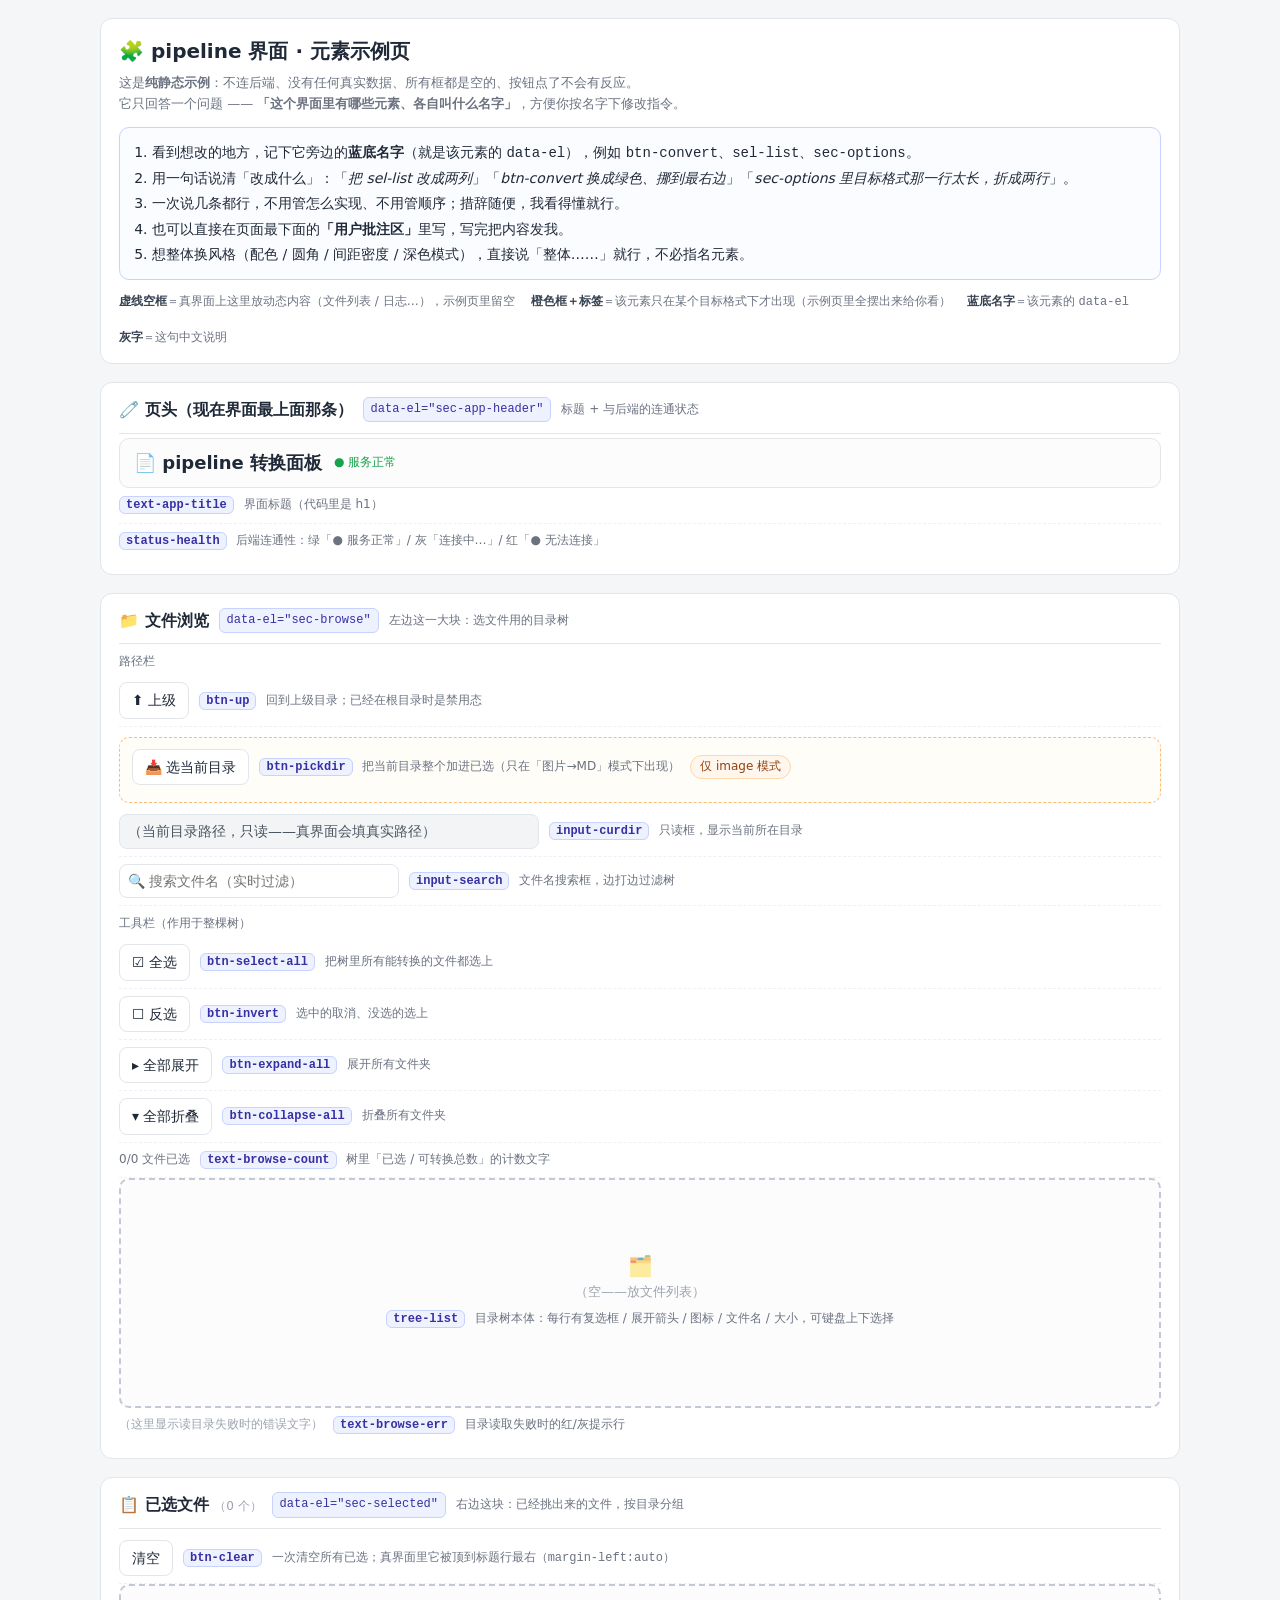
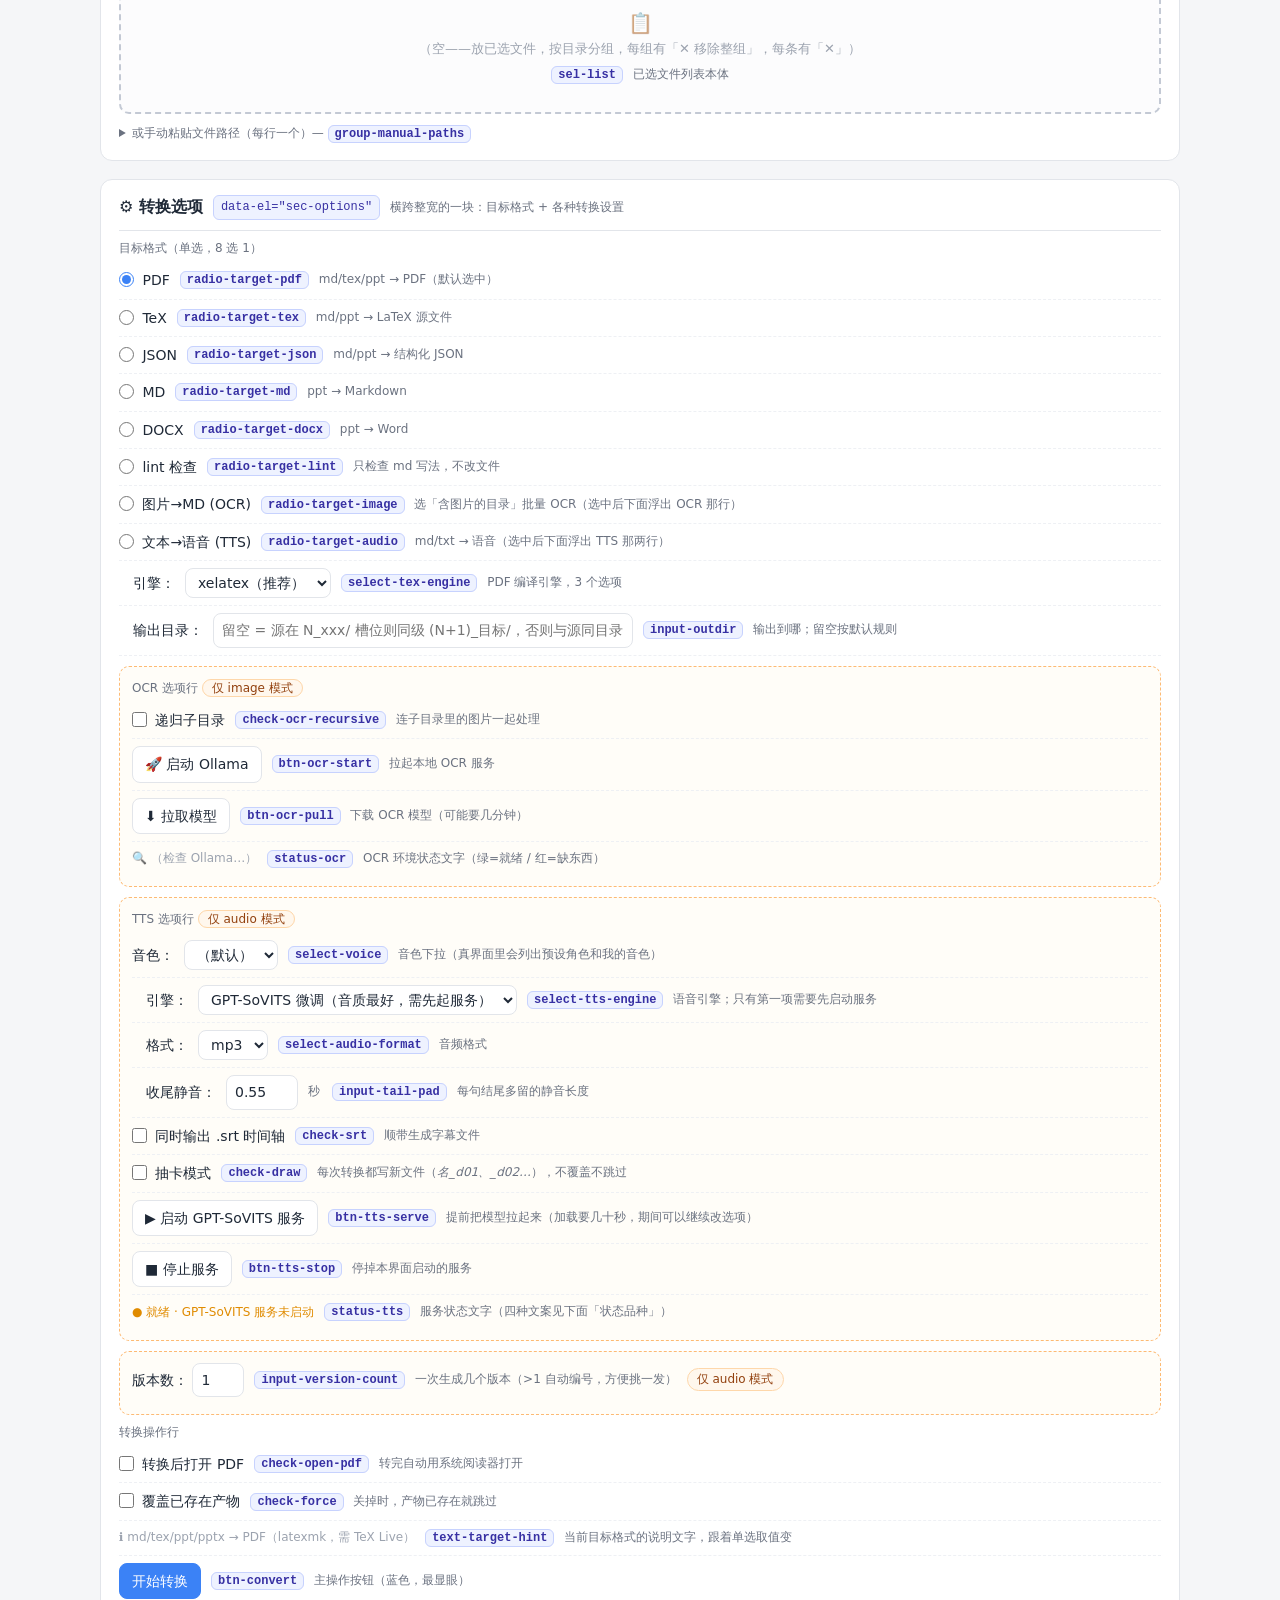
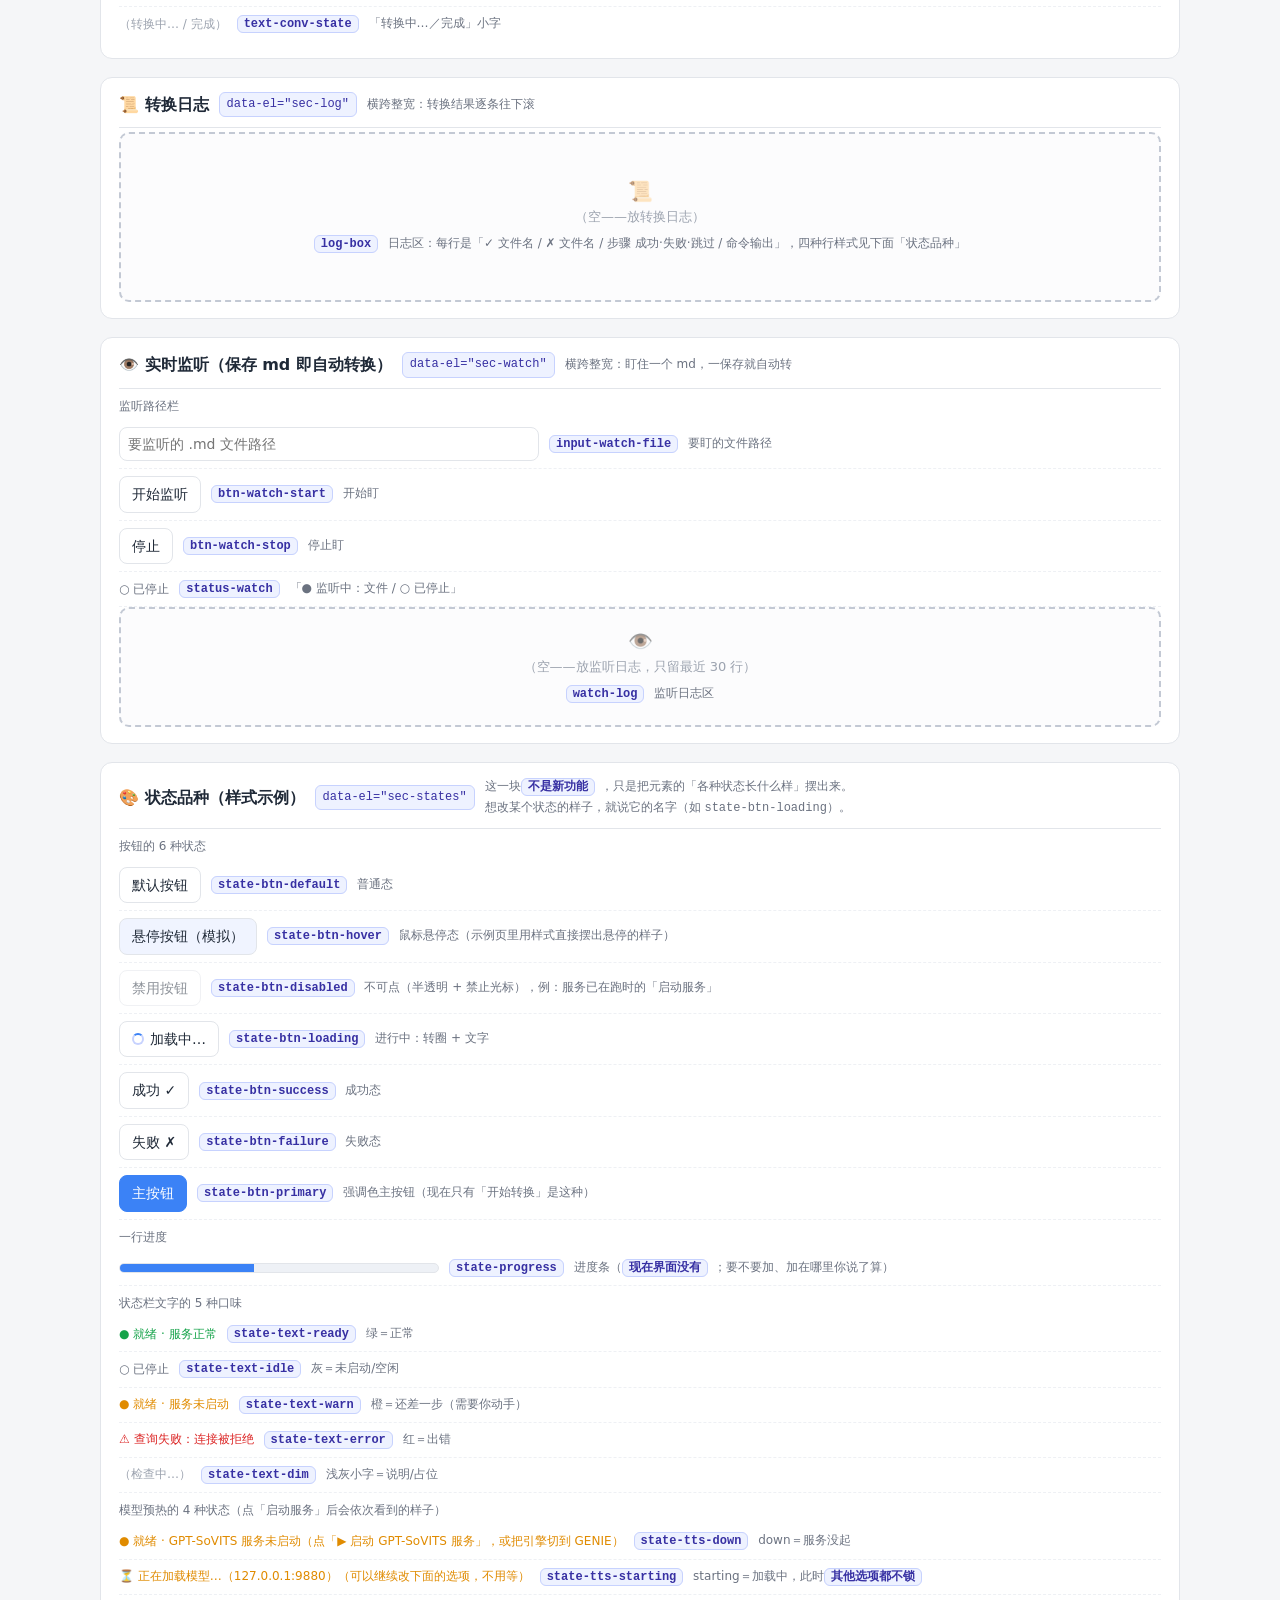
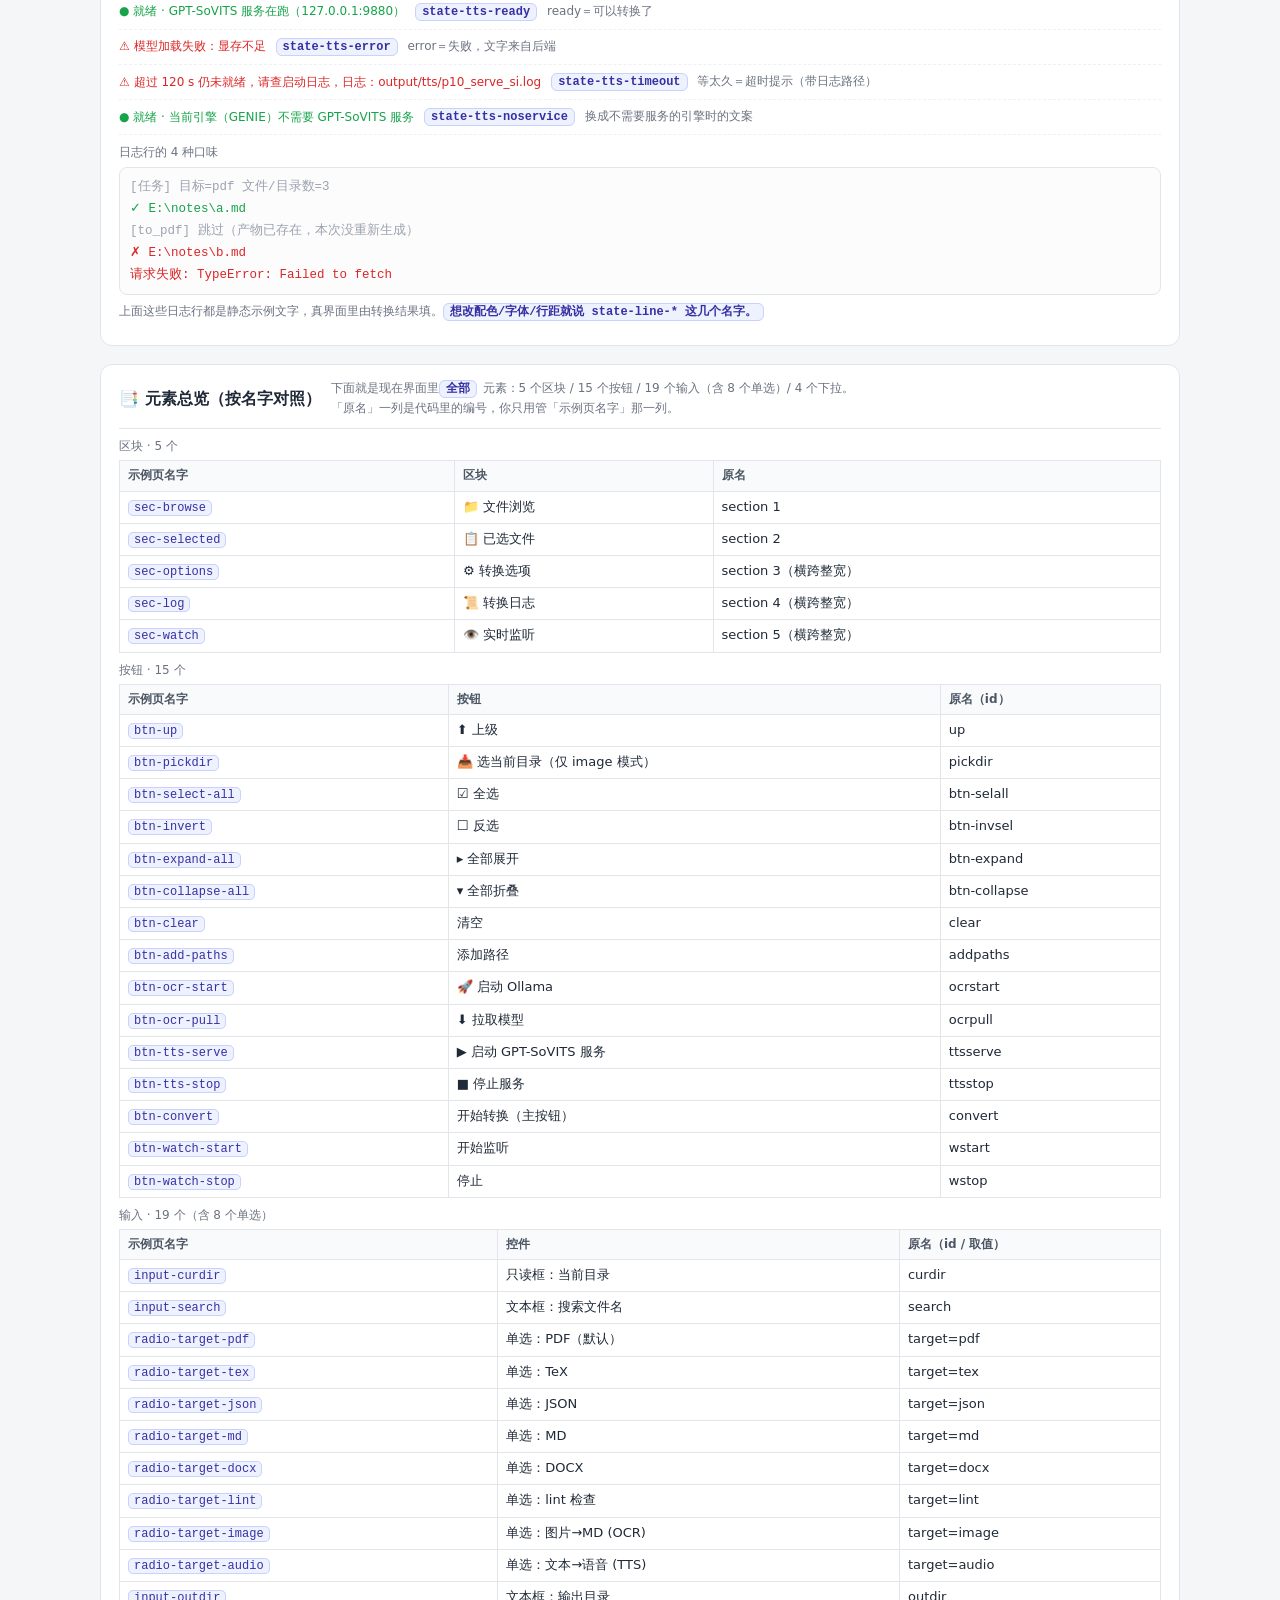
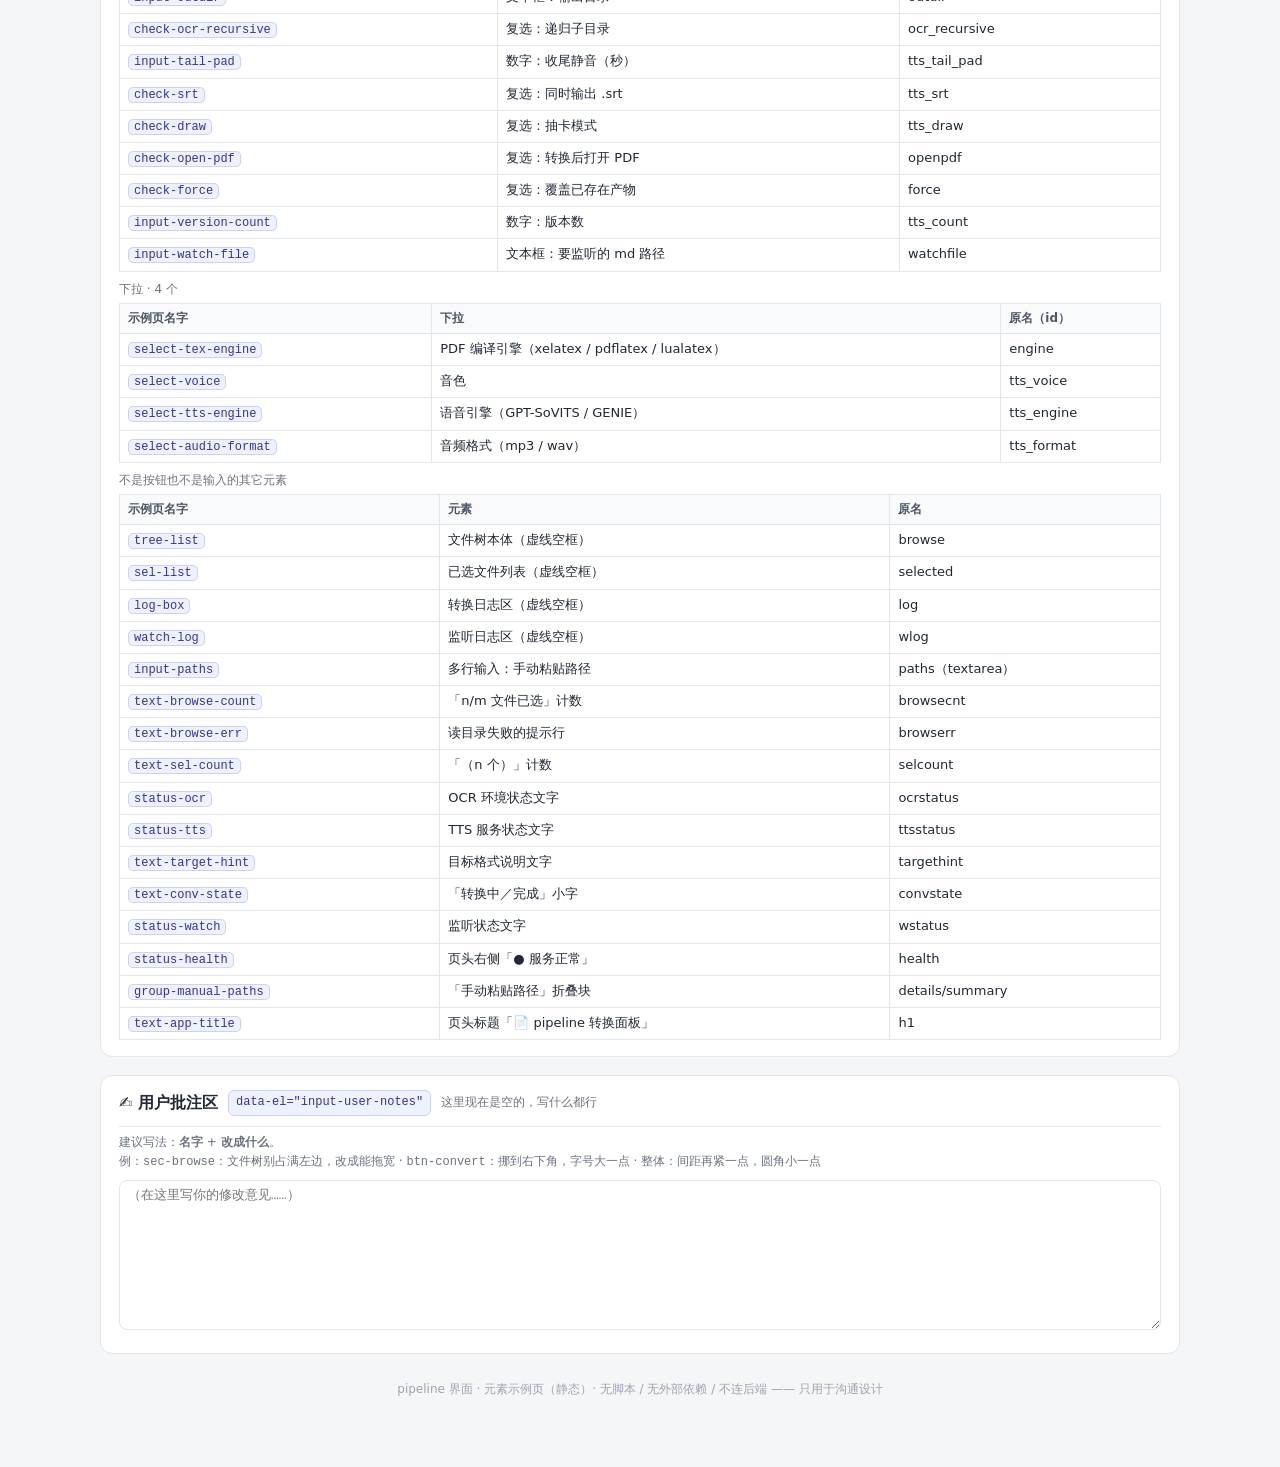
==== docs/mockup.html @ b36e90c8 "docs(mockup): 纯静态元素示例页（5 区块/15 按钮/19 输入/4 下拉 + 状态品种，零脚本零依赖）" ====
<!DOCTYPE html>
<html lang="zh">
<head>
<meta charset="utf-8">
<meta name="viewport" content="width=device-width, initial-scale=1">
<title>pipeline 界面 · 元素示例页（静态 · 无功能）</title>
<!-- 纯静态：零脚本、零 CDN、零网络请求，双击本文件即可在浏览器打开 -->
<link rel="stylesheet" href="./mockup.css">
</head>
<body>
<div class="mk-page">

  <!-- ═══════════ 页头：怎么给我下指令 ═══════════ -->
  <header class="mk-top" data-el="sec-howto" data-section="howto" data-demo-section="howto">
    <h1>🧩 pipeline 界面 · 元素示例页</h1>
    <p class="mk-sub">
      这是<b>纯静态示例</b>：不连后端、没有任何真实数据、所有框都是空的、按钮点了不会有反应。<br>
      它只回答一个问题 —— <b>「这个界面里有哪些元素、各自叫什么名字」</b>，方便你按名字下修改指令。
    </p>
    <ol class="mk-howto">
      <li>看到想改的地方，记下它旁边的<b>蓝底名字</b>（就是该元素的 <code>data-el</code>），例如 <code>btn-convert</code>、<code>sel-list</code>、<code>sec-options</code>。</li>
      <li>用一句话说清「改成什么」：「<i>把 sel-list 改成两列</i>」「<i>btn-convert 换成绿色、挪到最右边</i>」「<i>sec-options 里目标格式那一行太长，折成两行</i>」。</li>
      <li>一次说几条都行，不用管怎么实现、不用管顺序；措辞随便，我看得懂就行。</li>
      <li>也可以直接在页面最下面的<b>「用户批注区」</b>里写，写完把内容发我。</li>
      <li>想整体换风格（配色 / 圆角 / 间距密度 / 深色模式），直接说「整体……」就行，不必指名元素。</li>
    </ol>
    <div class="mk-legend">
      <span><b>虚线空框</b>＝真界面上这里放动态内容（文件列表 / 日志…），示例页里留空</span>
      <span><b>橙色框＋标签</b>＝该元素只在某个目标格式下才出现（示例页里全摆出来给你看）</span>
      <span><b>蓝底名字</b>＝该元素的 <code>data-el</code></span>
      <span><b>灰字</b>＝这句中文说明</span>
    </div>
  </header>

  <!-- ═══════════ 0 页头（生产界面顶部那条） ═══════════ -->
  <section class="mk-card" data-el="sec-app-header" data-section="app-header" data-demo-section="app-header">
    <div class="mk-cardhead">
      <h2>🧷 页头（现在界面最上面那条）</h2>
      <span class="mk-tag">data-el="sec-app-header"</span>
      <span class="mk-anno">标题 + 与后端的连通状态</span>
    </div>
    <div class="mk-prodhead">
      <span class="mk-prodtitle" data-el="text-app-title" data-prod="title">📄 pipeline 转换面板</span>
      <span class="status st-ready" data-el="status-health" data-prod="health">● 服务正常</span>
    </div>
    <div class="mk-row">
      <span class="mk-anno"><b>text-app-title</b> 界面标题（代码里是 h1）</span>
    </div>
    <div class="mk-row">
      <span class="mk-anno"><b>status-health</b> 后端连通性：绿「● 服务正常」/ 灰「连接中…」/ 红「● 无法连接」</span>
    </div>
  </section>

  <!-- ═══════════ 1 / 5 文件浏览 ═══════════ -->
  <section class="mk-card" data-el="sec-browse" data-section="browse" data-prod-section="browse">
    <div class="mk-cardhead">
      <h2>📁 文件浏览</h2>
      <span class="mk-tag">data-el="sec-browse"</span>
      <span class="mk-anno">左边这一大块：选文件用的目录树</span>
    </div>
    <p class="mk-cardsub">路径栏</p>
    <div class="mk-row">
      <button data-el="btn-up" data-prod="up">⬆ 上级</button>
      <span class="mk-anno"><b>btn-up</b> 回到上级目录；已经在根目录时是禁用态</span>
    </div>
    <div class="mk-condbox">
      <div class="mk-row">
        <button data-el="btn-pickdir" data-prod="pickdir">📥 选当前目录</button>
        <span class="mk-anno"><b>btn-pickdir</b> 把当前目录整个加进已选（只在「图片→MD」模式下出现）</span>
        <span class="mk-cond">仅 image 模式</span>
      </div>
    </div>
    <div class="mk-row">
      <input type="text" id="mk-curdir" data-el="input-curdir" data-prod="curdir" readonly value="（当前目录路径，只读——真界面会填真实路径）" style="width:420px">
      <span class="mk-anno"><b>input-curdir</b> 只读框，显示当前所在目录</span>
    </div>
    <div class="mk-row">
      <input type="text" id="mk-search" data-el="input-search" data-prod="search" placeholder="🔍 搜索文件名（实时过滤）" style="width:280px">
      <span class="mk-anno"><b>input-search</b> 文件名搜索框，边打边过滤树</span>
    </div>
    <p class="mk-cardsub">工具栏（作用于整棵树）</p>
    <div class="mk-row">
      <button data-el="btn-select-all" data-prod="btn-selall">☑ 全选</button>
      <span class="mk-anno"><b>btn-select-all</b> 把树里所有能转换的文件都选上</span>
    </div>
    <div class="mk-row">
      <button data-el="btn-invert" data-prod="btn-invsel">☐ 反选</button>
      <span class="mk-anno"><b>btn-invert</b> 选中的取消、没选的选上</span>
    </div>
    <div class="mk-row">
      <button data-el="btn-expand-all" data-prod="btn-expand">▸ 全部展开</button>
      <span class="mk-anno"><b>btn-expand-all</b> 展开所有文件夹</span>
    </div>
    <div class="mk-row">
      <button data-el="btn-collapse-all" data-prod="btn-collapse">▾ 全部折叠</button>
      <span class="mk-anno"><b>btn-collapse-all</b> 折叠所有文件夹</span>
    </div>
    <div class="mk-row">
      <span class="status st-idle" data-el="text-browse-count" data-prod="browsecnt">0/0 文件已选</span>
      <span class="mk-anno"><b>text-browse-count</b> 树里「已选 / 可转换总数」的计数文字</span>
    </div>
    <div class="mk-ph mk-ph-tree" data-el="tree-list" data-prod="browse">
      <span class="mk-ph-ico">🗂️</span>
      <span>（空——放文件列表）</span>
      <span class="mk-anno"><b>tree-list</b> 目录树本体：每行有复选框 / 展开箭头 / 图标 / 文件名 / 大小，可键盘上下选择</span>
    </div>
    <div class="mk-row">
      <span class="status st-dim" data-el="text-browse-err" data-prod="browserr">（这里显示读目录失败时的错误文字）</span>
      <span class="mk-anno"><b>text-browse-err</b> 目录读取失败时的红/灰提示行</span>
    </div>
  </section>

  <!-- ═══════════ 2 / 5 已选文件 ═══════════ -->
  <section class="mk-card" data-el="sec-selected" data-section="selected" data-prod-section="selected">
    <div class="mk-cardhead">
      <h2>📋 已选文件 <span class="dim" data-el="text-sel-count" data-prod="selcount">（0 个）</span></h2>
      <span class="mk-tag">data-el="sec-selected"</span>
      <span class="mk-anno">右边这块：已经挑出来的文件，按目录分组</span>
    </div>
    <div class="mk-row">
      <button data-el="btn-clear" data-prod="clear">清空</button>
      <span class="mk-anno"><b>btn-clear</b> 一次清空所有已选；真界面里它被顶到标题行最右（<code>margin-left:auto</code>）</span>
    </div>
    <div class="mk-ph mk-ph-sel" data-el="sel-list" data-prod="selected">
      <span class="mk-ph-ico">📋</span>
      <span>（空——放已选文件，按目录分组，每组有「✕ 移除整组」，每条有「✕」）</span>
      <span class="mk-anno"><b>sel-list</b> 已选文件列表本体</span>
    </div>
    <details style="margin-top:10px">
      <summary class="mk-anno" style="cursor:pointer">或手动粘贴文件路径（每行一个）— <b>group-manual-paths</b></summary>
      <div class="mk-row" style="display:block">
        <textarea id="mk-paths" data-el="input-paths" data-prod="paths" placeholder="E:\notes\note.md（示例页里随便写，不会生效）"></textarea>
        <span class="mk-anno"><b>input-paths</b> 手动粘贴路径的多行输入框（默认折叠在这个三角里）</span>
      </div>
      <div class="mk-row">
        <button data-el="btn-add-paths" data-prod="addpaths">添加路径</button>
        <span class="mk-anno"><b>btn-add-paths</b> 把上面粘贴的路径加进已选</span>
      </div>
    </details>
  </section>

  <!-- ═══════════ 3 / 5 转换选项 ═══════════ -->
  <section class="mk-card" data-el="sec-options" data-section="options" data-prod-section="options">
    <div class="mk-cardhead">
      <h2>⚙️ 转换选项</h2>
      <span class="mk-tag">data-el="sec-options"</span>
      <span class="mk-anno">横跨整宽的一块：目标格式 + 各种转换设置</span>
    </div>

    <p class="mk-cardsub">目标格式（单选，8 选 1）</p>
    <div class="mk-row">
      <label><input type="radio" name="mk-target" data-el="radio-target-pdf" data-prod="target=pdf" checked> PDF</label>
      <span class="mk-anno"><b>radio-target-pdf</b> md/tex/ppt → PDF（默认选中）</span>
    </div>
    <div class="mk-row">
      <label><input type="radio" name="mk-target" data-el="radio-target-tex" data-prod="target=tex"> TeX</label>
      <span class="mk-anno"><b>radio-target-tex</b> md/ppt → LaTeX 源文件</span>
    </div>
    <div class="mk-row">
      <label><input type="radio" name="mk-target" data-el="radio-target-json" data-prod="target=json"> JSON</label>
      <span class="mk-anno"><b>radio-target-json</b> md/ppt → 结构化 JSON</span>
    </div>
    <div class="mk-row">
      <label><input type="radio" name="mk-target" data-el="radio-target-md" data-prod="target=md"> MD</label>
      <span class="mk-anno"><b>radio-target-md</b> ppt → Markdown</span>
    </div>
    <div class="mk-row">
      <label><input type="radio" name="mk-target" data-el="radio-target-docx" data-prod="target=docx"> DOCX</label>
      <span class="mk-anno"><b>radio-target-docx</b> ppt → Word</span>
    </div>
    <div class="mk-row">
      <label><input type="radio" name="mk-target" data-el="radio-target-lint" data-prod="target=lint"> lint 检查</label>
      <span class="mk-anno"><b>radio-target-lint</b> 只检查 md 写法，不改文件</span>
    </div>
    <div class="mk-row">
      <label><input type="radio" name="mk-target" data-el="radio-target-image" data-prod="target=image"> 图片→MD (OCR)</label>
      <span class="mk-anno"><b>radio-target-image</b> 选「含图片的目录」批量 OCR（选中后下面浮出 OCR 那行）</span>
    </div>
    <div class="mk-row">
      <label><input type="radio" name="mk-target" data-el="radio-target-audio" data-prod="target=audio"> 文本→语音 (TTS)</label>
      <span class="mk-anno"><b>radio-target-audio</b> md/txt → 语音（选中后下面浮出 TTS 那两行）</span>
    </div>

    <div class="mk-row">
      <label for="mk-engine">　引擎：</label>
      <select id="mk-engine" data-el="select-tex-engine" data-prod="engine">
        <option>xelatex（推荐）</option>
        <option>pdflatex</option>
        <option>lualatex</option>
      </select>
      <span class="mk-anno"><b>select-tex-engine</b> PDF 编译引擎，3 个选项</span>
    </div>
    <div class="mk-row">
      <label for="mk-outdir">　输出目录：</label>
      <input type="text" id="mk-outdir" data-el="input-outdir" data-prod="outdir" placeholder="留空 = 源在 N_xxx/ 槽位则同级 (N+1)_目标/，否则与源同目录" style="width:420px">
      <span class="mk-anno"><b>input-outdir</b> 输出到哪；留空按默认规则</span>
    </div>

    <div class="mk-condbox">
      <p class="mk-cardsub" style="margin-top:8px">OCR 选项行 <span class="mk-cond">仅 image 模式</span></p>
      <div class="mk-row">
        <label><input type="checkbox" data-el="check-ocr-recursive" data-prod="ocr_recursive"> 递归子目录</label>
        <span class="mk-anno"><b>check-ocr-recursive</b> 连子目录里的图片一起处理</span>
      </div>
      <div class="mk-row">
        <button data-el="btn-ocr-start" data-prod="ocrstart">🚀 启动 Ollama</button>
        <span class="mk-anno"><b>btn-ocr-start</b> 拉起本地 OCR 服务</span>
      </div>
      <div class="mk-row">
        <button data-el="btn-ocr-pull" data-prod="ocrpull">⬇ 拉取模型</button>
        <span class="mk-anno"><b>btn-ocr-pull</b> 下载 OCR 模型（可能要几分钟）</span>
      </div>
      <div class="mk-row">
        <span class="status st-dim" data-el="status-ocr" data-prod="ocrstatus">🔍 （检查 Ollama…）</span>
        <span class="mk-anno"><b>status-ocr</b> OCR 环境状态文字（绿=就绪 / 红=缺东西）</span>
      </div>
    </div>

    <div class="mk-condbox">
      <p class="mk-cardsub" style="margin-top:8px">TTS 选项行 <span class="mk-cond">仅 audio 模式</span></p>
      <div class="mk-row">
        <label for="mk-tts-voice">音色：</label>
        <select id="mk-tts-voice" data-el="select-voice" data-prod="tts_voice">
          <option>（默认）</option>
        </select>
        <span class="mk-anno"><b>select-voice</b> 音色下拉（真界面里会列出预设角色和我的音色）</span>
      </div>
      <div class="mk-row">
        <label for="mk-tts-engine">　引擎：</label>
        <select id="mk-tts-engine" data-el="select-tts-engine" data-prod="tts_engine">
          <option>GPT-SoVITS 微调（音质最好，需先起服务）</option>
          <option>GENIE（纯 CPU，零显存，无需服务）</option>
        </select>
        <span class="mk-anno"><b>select-tts-engine</b> 语音引擎；只有第一项需要先启动服务</span>
      </div>
      <div class="mk-row">
        <label for="mk-tts-format">　格式：</label>
        <select id="mk-tts-format" data-el="select-audio-format" data-prod="tts_format">
          <option>mp3</option>
          <option>wav</option>
        </select>
        <span class="mk-anno"><b>select-audio-format</b> 音频格式</span>
      </div>
      <div class="mk-row">
        <label for="mk-tail-pad">　收尾静音：</label>
        <input type="number" id="mk-tail-pad" data-el="input-tail-pad" data-prod="tts_tail_pad" step="0.05" min="0" value="0.55" style="width:72px">
        <span class="mk-anno">秒　<b>input-tail-pad</b> 每句结尾多留的静音长度</span>
      </div>
      <div class="mk-row">
        <label><input type="checkbox" data-el="check-srt" data-prod="tts_srt"> 同时输出 .srt 时间轴</label>
        <span class="mk-anno"><b>check-srt</b> 顺带生成字幕文件</span>
      </div>
      <div class="mk-row">
        <label><input type="checkbox" data-el="check-draw" data-prod="tts_draw"> 抽卡模式</label>
        <span class="mk-anno"><b>check-draw</b> 每次转换都写新文件（<i>名_d01、_d02…</i>），不覆盖不跳过</span>
      </div>
      <div class="mk-row">
        <button data-el="btn-tts-serve" data-prod="ttsserve">▶ 启动 GPT-SoVITS 服务</button>
        <span class="mk-anno"><b>btn-tts-serve</b> 提前把模型拉起来（加载要几十秒，期间可以继续改选项）</span>
      </div>
      <div class="mk-row">
        <button data-el="btn-tts-stop" data-prod="ttsstop">■ 停止服务</button>
        <span class="mk-anno"><b>btn-tts-stop</b> 停掉本界面启动的服务</span>
      </div>
      <div class="mk-row">
        <span class="status st-down" data-el="status-tts" data-prod="ttsstatus">● 就绪 · GPT-SoVITS 服务未启动</span>
        <span class="mk-anno"><b>status-tts</b> 服务状态文字（四种文案见下面「状态品种」）</span>
      </div>
    </div>

    <div class="mk-condbox">
      <div class="mk-row">
        <label for="mk-tts-count">版本数： <input type="number" id="mk-tts-count" data-el="input-version-count" data-prod="tts_count" min="1" max="9" value="1" style="width:52px"></label>
        <span class="mk-anno"><b>input-version-count</b> 一次生成几个版本（&gt;1 自动编号，方便挑一发）</span>
        <span class="mk-cond">仅 audio 模式</span>
      </div>
    </div>

    <p class="mk-cardsub">转换操作行</p>
    <div class="mk-row">
      <label><input type="checkbox" data-el="check-open-pdf" data-prod="openpdf"> 转换后打开 PDF</label>
      <span class="mk-anno"><b>check-open-pdf</b> 转完自动用系统阅读器打开</span>
    </div>
    <div class="mk-row">
      <label><input type="checkbox" data-el="check-force" data-prod="force"> 覆盖已存在产物</label>
      <span class="mk-anno"><b>check-force</b> 关掉时，产物已存在就跳过</span>
    </div>
    <div class="mk-row">
      <span class="status st-dim" data-el="text-target-hint" data-prod="targethint">ℹ md/tex/ppt/pptx → PDF（latexmk，需 TeX Live）</span>
      <span class="mk-anno"><b>text-target-hint</b> 当前目标格式的说明文字，跟着单选取值变</span>
    </div>
    <div class="mk-row">
      <button class="primary" data-el="btn-convert" data-prod="convert">开始转换</button>
      <span class="mk-anno"><b>btn-convert</b> 主操作按钮（蓝色，最显眼）</span>
    </div>
    <div class="mk-row">
      <span class="status st-dim" data-el="text-conv-state" data-prod="convstate">（转换中… / 完成）</span>
      <span class="mk-anno"><b>text-conv-state</b> 「转换中…／完成」小字</span>
    </div>
  </section>

  <!-- ═══════════ 4 / 5 转换日志 ═══════════ -->
  <section class="mk-card" data-el="sec-log" data-section="log" data-prod-section="log">
    <div class="mk-cardhead">
      <h2>📜 转换日志</h2>
      <span class="mk-tag">data-el="sec-log"</span>
      <span class="mk-anno">横跨整宽：转换结果逐条往下滚</span>
    </div>
    <div class="mk-ph mk-ph-log" data-el="log-box" data-prod="log">
      <span class="mk-ph-ico">📜</span>
      <span>（空——放转换日志）</span>
      <span class="mk-anno"><b>log-box</b> 日志区：每行是「✓ 文件名 / ✗ 文件名 / 步骤 成功·失败·跳过 / 命令输出」，四种行样式见下面「状态品种」</span>
    </div>
  </section>

  <!-- ═══════════ 5 / 5 实时监听 ═══════════ -->
  <section class="mk-card" data-el="sec-watch" data-section="watch" data-prod-section="watch">
    <div class="mk-cardhead">
      <h2>👁️ 实时监听（保存 md 即自动转换）</h2>
      <span class="mk-tag">data-el="sec-watch"</span>
      <span class="mk-anno">横跨整宽：盯住一个 md，一保存就自动转</span>
    </div>
    <p class="mk-cardsub">监听路径栏</p>
    <div class="mk-row">
      <input type="text" id="mk-watchfile" data-el="input-watch-file" data-prod="watchfile" placeholder="要监听的 .md 文件路径" style="width:420px">
      <span class="mk-anno"><b>input-watch-file</b> 要盯的文件路径</span>
    </div>
    <div class="mk-row">
      <button data-el="btn-watch-start" data-prod="wstart">开始监听</button>
      <span class="mk-anno"><b>btn-watch-start</b> 开始盯</span>
    </div>
    <div class="mk-row">
      <button data-el="btn-watch-stop" data-prod="wstop">停止</button>
      <span class="mk-anno"><b>btn-watch-stop</b> 停止盯</span>
    </div>
    <div class="mk-row">
      <span class="status st-idle" data-el="status-watch" data-prod="wstatus">○ 已停止</span>
      <span class="mk-anno"><b>status-watch</b> 「● 监听中：文件 / ○ 已停止」</span>
    </div>
    <div class="mk-ph mk-ph-watch" data-el="watch-log" data-prod="wlog">
      <span class="mk-ph-ico">👁️</span>
      <span>（空——放监听日志，只留最近 30 行）</span>
      <span class="mk-anno"><b>watch-log</b> 监听日志区</span>
    </div>
  </section>

  <!-- ═══════════ 附：状态品种（纯样式示例，不算元素清单） ═══════════ -->
  <section class="mk-card" data-el="sec-states" data-section="states" data-demo-section="states">
    <div class="mk-cardhead">
      <h2>🎨 状态品种（样式示例）</h2>
      <span class="mk-tag">data-el="sec-states"</span>
      <span class="mk-anno">这一块<b>不是新功能</b>，只是把元素的「各种状态长什么样」摆出来。<br>想改某个状态的样子，就说它的名字（如 <code>state-btn-loading</code>）。</span>
    </div>

    <p class="mk-cardsub">按钮的 6 种状态</p>
    <div class="mk-row">
      <button data-el="state-btn-default" data-demo="1">默认按钮</button>
      <span class="mk-anno"><b>state-btn-default</b> 普通态</span>
    </div>
    <div class="mk-row">
      <button class="mk-demo-hover" data-el="state-btn-hover" data-demo="1">悬停按钮（模拟）</button>
      <span class="mk-anno"><b>state-btn-hover</b> 鼠标悬停态（示例页里用样式直接摆出悬停的样子）</span>
    </div>
    <div class="mk-row">
      <button disabled data-el="state-btn-disabled" data-demo="1">禁用按钮</button>
      <span class="mk-anno"><b>state-btn-disabled</b> 不可点（半透明 + 禁止光标），例：服务已在跑时的「启动服务」</span>
    </div>
    <div class="mk-row">
      <button data-el="state-btn-loading" data-demo="1"><span class="mk-spin"></span>加载中…</button>
      <span class="mk-anno"><b>state-btn-loading</b> 进行中：转圈 + 文字</span>
    </div>
    <div class="mk-row">
      <button data-el="state-btn-success" data-demo="1">成功 ✓</button>
      <span class="mk-anno"><b>state-btn-success</b> 成功态</span>
    </div>
    <div class="mk-row">
      <button data-el="state-btn-failure" data-demo="1">失败 ✗</button>
      <span class="mk-anno"><b>state-btn-failure</b> 失败态</span>
    </div>
    <div class="mk-row">
      <button class="primary" data-el="state-btn-primary" data-demo="1">主按钮</button>
      <span class="mk-anno"><b>state-btn-primary</b> 强调色主按钮（现在只有「开始转换」是这种）</span>
    </div>

    <p class="mk-cardsub">一行进度</p>
    <div class="mk-row">
      <span class="mk-progress" data-el="state-progress" data-demo="1"><i></i></span>
      <span class="mk-anno"><b>state-progress</b> 进度条（<b>现在界面没有</b>；要不要加、加在哪里你说了算）</span>
    </div>

    <p class="mk-cardsub">状态栏文字的 5 种口味</p>
    <div class="mk-row">
      <span class="status st-ready" data-el="state-text-ready" data-demo="1">● 就绪 · 服务正常</span>
      <span class="mk-anno"><b>state-text-ready</b> 绿＝正常</span>
    </div>
    <div class="mk-row">
      <span class="status st-idle" data-el="state-text-idle" data-demo="1">○ 已停止</span>
      <span class="mk-anno"><b>state-text-idle</b> 灰＝未启动/空闲</span>
    </div>
    <div class="mk-row">
      <span class="status st-down" data-el="state-text-warn" data-demo="1">● 就绪 · 服务未启动</span>
      <span class="mk-anno"><b>state-text-warn</b> 橙＝还差一步（需要你动手）</span>
    </div>
    <div class="mk-row">
      <span class="status st-error" data-el="state-text-error" data-demo="1">⚠ 查询失败：连接被拒绝</span>
      <span class="mk-anno"><b>state-text-error</b> 红＝出错</span>
    </div>
    <div class="mk-row">
      <span class="status st-dim" data-el="state-text-dim" data-demo="1">（检查中…）</span>
      <span class="mk-anno"><b>state-text-dim</b> 浅灰小字＝说明/占位</span>
    </div>

    <p class="mk-cardsub">模型预热的 4 种状态（点「启动服务」后会依次看到的样子）</p>
    <div class="mk-row">
      <span class="status st-down" data-el="state-tts-down" data-demo="1">● 就绪 · GPT-SoVITS 服务未启动（点「▶ 启动 GPT-SoVITS 服务」，或把引擎切到 GENIE）</span>
      <span class="mk-anno"><b>state-tts-down</b> down＝服务没起</span>
    </div>
    <div class="mk-row">
      <span class="status st-starting" data-el="state-tts-starting" data-demo="1">⏳ 正在加载模型…（127.0.0.1:9880）（可以继续改下面的选项，不用等）</span>
      <span class="mk-anno"><b>state-tts-starting</b> starting＝加载中，此时<b>其他选项都不锁</b></span>
    </div>
    <div class="mk-row">
      <span class="status st-ready" data-el="state-tts-ready" data-demo="1">● 就绪 · GPT-SoVITS 服务在跑（127.0.0.1:9880）</span>
      <span class="mk-anno"><b>state-tts-ready</b> ready＝可以转换了</span>
    </div>
    <div class="mk-row">
      <span class="status st-error" data-el="state-tts-error" data-demo="1">⚠ 模型加载失败：显存不足</span>
      <span class="mk-anno"><b>state-tts-error</b> error＝失败，文字来自后端</span>
    </div>
    <div class="mk-row">
      <span class="status st-error" data-el="state-tts-timeout" data-demo="1">⚠ 超过 120 s 仍未就绪，请查启动日志，日志：output/tts/p10_serve_si.log</span>
      <span class="mk-anno"><b>state-tts-timeout</b> 等太久＝超时提示（带日志路径）</span>
    </div>
    <div class="mk-row">
      <span class="status st-ready" data-el="state-tts-noservice" data-demo="1">● 就绪 · 当前引擎（GENIE）不需要 GPT-SoVITS 服务</span>
      <span class="mk-anno"><b>state-tts-noservice</b> 换成不需要服务的引擎时的文案</span>
    </div>

    <p class="mk-cardsub">日志行的 4 种口味</p>
    <div class="mk-logbox">
      <div class="mk-line dim" data-el="state-line-step" data-demo="1">[任务] 目标=pdf 文件/目录数=3</div>
      <div class="mk-line ok" data-el="state-line-ok" data-demo="1">✓ E:\notes\a.md</div>
      <div class="mk-line dim" data-el="state-line-skip" data-demo="1">   [to_pdf] 跳过（产物已存在，本次没重新生成）</div>
      <div class="mk-line err" data-el="state-line-err" data-demo="1">✗ E:\notes\b.md</div>
      <div class="mk-line err" data-el="state-line-reqfail" data-demo="1">请求失败: TypeError: Failed to fetch</div>
    </div>
    <div class="mk-row">
      <span class="mk-anno">上面这些日志行都是静态示例文字，真界面里由转换结果填。<b>想改配色/字体/行距就说 state-line-* 这几个名字。</b></span>
    </div>
  </section>

  <!-- ═══════════ 元素总览表（对照用） ═══════════ -->
  <section class="mk-card" data-el="sec-inventory" data-section="inventory" data-demo-section="inventory">
    <div class="mk-cardhead">
      <h2>📑 元素总览（按名字对照）</h2>
      <span class="mk-anno">下面就是现在界面里<b>全部</b>元素：5 个区块 / 15 个按钮 / 19 个输入（含 8 个单选）/ 4 个下拉。<br>「原名」一列是代码里的编号，你只用管「示例页名字」那一列。</span>
    </div>

    <p class="mk-cardsub">区块 · 5 个</p>
    <table class="mk-table">
      <tr><th>示例页名字</th><th>区块</th><th>原名</th></tr>
      <tr><td><code>sec-browse</code></td><td>📁 文件浏览</td><td>section 1</td></tr>
      <tr><td><code>sec-selected</code></td><td>📋 已选文件</td><td>section 2</td></tr>
      <tr><td><code>sec-options</code></td><td>⚙️ 转换选项</td><td>section 3（横跨整宽）</td></tr>
      <tr><td><code>sec-log</code></td><td>📜 转换日志</td><td>section 4（横跨整宽）</td></tr>
      <tr><td><code>sec-watch</code></td><td>👁️ 实时监听</td><td>section 5（横跨整宽）</td></tr>
    </table>

    <p class="mk-cardsub">按钮 · 15 个</p>
    <table class="mk-table">
      <tr><th>示例页名字</th><th>按钮</th><th>原名（id）</th></tr>
      <tr><td><code>btn-up</code></td><td>⬆ 上级</td><td>up</td></tr>
      <tr><td><code>btn-pickdir</code></td><td>📥 选当前目录（仅 image 模式）</td><td>pickdir</td></tr>
      <tr><td><code>btn-select-all</code></td><td>☑ 全选</td><td>btn-selall</td></tr>
      <tr><td><code>btn-invert</code></td><td>☐ 反选</td><td>btn-invsel</td></tr>
      <tr><td><code>btn-expand-all</code></td><td>▸ 全部展开</td><td>btn-expand</td></tr>
      <tr><td><code>btn-collapse-all</code></td><td>▾ 全部折叠</td><td>btn-collapse</td></tr>
      <tr><td><code>btn-clear</code></td><td>清空</td><td>clear</td></tr>
      <tr><td><code>btn-add-paths</code></td><td>添加路径</td><td>addpaths</td></tr>
      <tr><td><code>btn-ocr-start</code></td><td>🚀 启动 Ollama</td><td>ocrstart</td></tr>
      <tr><td><code>btn-ocr-pull</code></td><td>⬇ 拉取模型</td><td>ocrpull</td></tr>
      <tr><td><code>btn-tts-serve</code></td><td>▶ 启动 GPT-SoVITS 服务</td><td>ttsserve</td></tr>
      <tr><td><code>btn-tts-stop</code></td><td>■ 停止服务</td><td>ttsstop</td></tr>
      <tr><td><code>btn-convert</code></td><td>开始转换（主按钮）</td><td>convert</td></tr>
      <tr><td><code>btn-watch-start</code></td><td>开始监听</td><td>wstart</td></tr>
      <tr><td><code>btn-watch-stop</code></td><td>停止</td><td>wstop</td></tr>
    </table>

    <p class="mk-cardsub">输入 · 19 个（含 8 个单选）</p>
    <table class="mk-table">
      <tr><th>示例页名字</th><th>控件</th><th>原名（id / 取值）</th></tr>
      <tr><td><code>input-curdir</code></td><td>只读框：当前目录</td><td>curdir</td></tr>
      <tr><td><code>input-search</code></td><td>文本框：搜索文件名</td><td>search</td></tr>
      <tr><td><code>radio-target-pdf</code></td><td>单选：PDF（默认）</td><td>target=pdf</td></tr>
      <tr><td><code>radio-target-tex</code></td><td>单选：TeX</td><td>target=tex</td></tr>
      <tr><td><code>radio-target-json</code></td><td>单选：JSON</td><td>target=json</td></tr>
      <tr><td><code>radio-target-md</code></td><td>单选：MD</td><td>target=md</td></tr>
      <tr><td><code>radio-target-docx</code></td><td>单选：DOCX</td><td>target=docx</td></tr>
      <tr><td><code>radio-target-lint</code></td><td>单选：lint 检查</td><td>target=lint</td></tr>
      <tr><td><code>radio-target-image</code></td><td>单选：图片→MD (OCR)</td><td>target=image</td></tr>
      <tr><td><code>radio-target-audio</code></td><td>单选：文本→语音 (TTS)</td><td>target=audio</td></tr>
      <tr><td><code>input-outdir</code></td><td>文本框：输出目录</td><td>outdir</td></tr>
      <tr><td><code>check-ocr-recursive</code></td><td>复选：递归子目录</td><td>ocr_recursive</td></tr>
      <tr><td><code>input-tail-pad</code></td><td>数字：收尾静音（秒）</td><td>tts_tail_pad</td></tr>
      <tr><td><code>check-srt</code></td><td>复选：同时输出 .srt</td><td>tts_srt</td></tr>
      <tr><td><code>check-draw</code></td><td>复选：抽卡模式</td><td>tts_draw</td></tr>
      <tr><td><code>check-open-pdf</code></td><td>复选：转换后打开 PDF</td><td>openpdf</td></tr>
      <tr><td><code>check-force</code></td><td>复选：覆盖已存在产物</td><td>force</td></tr>
      <tr><td><code>input-version-count</code></td><td>数字：版本数</td><td>tts_count</td></tr>
      <tr><td><code>input-watch-file</code></td><td>文本框：要监听的 md 路径</td><td>watchfile</td></tr>
    </table>

    <p class="mk-cardsub">下拉 · 4 个</p>
    <table class="mk-table">
      <tr><th>示例页名字</th><th>下拉</th><th>原名（id）</th></tr>
      <tr><td><code>select-tex-engine</code></td><td>PDF 编译引擎（xelatex / pdflatex / lualatex）</td><td>engine</td></tr>
      <tr><td><code>select-voice</code></td><td>音色</td><td>tts_voice</td></tr>
      <tr><td><code>select-tts-engine</code></td><td>语音引擎（GPT-SoVITS / GENIE）</td><td>tts_engine</td></tr>
      <tr><td><code>select-audio-format</code></td><td>音频格式（mp3 / wav）</td><td>tts_format</td></tr>
    </table>

    <p class="mk-cardsub">不是按钮也不是输入的其它元素</p>
    <table class="mk-table">
      <tr><th>示例页名字</th><th>元素</th><th>原名</th></tr>
      <tr><td><code>tree-list</code></td><td>文件树本体（虚线空框）</td><td>browse</td></tr>
      <tr><td><code>sel-list</code></td><td>已选文件列表（虚线空框）</td><td>selected</td></tr>
      <tr><td><code>log-box</code></td><td>转换日志区（虚线空框）</td><td>log</td></tr>
      <tr><td><code>watch-log</code></td><td>监听日志区（虚线空框）</td><td>wlog</td></tr>
      <tr><td><code>input-paths</code></td><td>多行输入：手动粘贴路径</td><td>paths（textarea）</td></tr>
      <tr><td><code>text-browse-count</code></td><td>「n/m 文件已选」计数</td><td>browsecnt</td></tr>
      <tr><td><code>text-browse-err</code></td><td>读目录失败的提示行</td><td>browserr</td></tr>
      <tr><td><code>text-sel-count</code></td><td>「（n 个）」计数</td><td>selcount</td></tr>
      <tr><td><code>status-ocr</code></td><td>OCR 环境状态文字</td><td>ocrstatus</td></tr>
      <tr><td><code>status-tts</code></td><td>TTS 服务状态文字</td><td>ttsstatus</td></tr>
      <tr><td><code>text-target-hint</code></td><td>目标格式说明文字</td><td>targethint</td></tr>
      <tr><td><code>text-conv-state</code></td><td>「转换中／完成」小字</td><td>convstate</td></tr>
      <tr><td><code>status-watch</code></td><td>监听状态文字</td><td>wstatus</td></tr>
      <tr><td><code>status-health</code></td><td>页头右侧「● 服务正常」</td><td>health</td></tr>
      <tr><td><code>group-manual-paths</code></td><td>「手动粘贴路径」折叠块</td><td>details/summary</td></tr>
      <tr><td><code>text-app-title</code></td><td>页头标题「📄 pipeline 转换面板」</td><td>h1</td></tr>
    </table>
  </section>

  <!-- ═══════════ 用户批注区 ═══════════ -->
  <section class="mk-card" data-el="sec-notes" data-section="notes" data-demo-section="notes">
    <div class="mk-cardhead">
      <h2>✍️ 用户批注区</h2>
      <span class="mk-tag">data-el="input-user-notes"</span>
      <span class="mk-anno">这里现在是空的，写什么都行</span>
    </div>
    <p class="mk-notes-hint">
      建议写法：<b>名字</b> + <b>改成什么</b>。<br>
      例：<code>sec-browse：文件树别占满左边，改成能拖宽</code> ·
      <code>btn-convert：挪到右下角，字号大一点</code> ·
      <code>整体：间距再紧一点，圆角小一点</code>
    </p>
    <textarea class="mk-ph-notes" data-el="input-user-notes" placeholder="（在这里写你的修改意见……）"></textarea>
  </section>

  <p class="mk-foot">pipeline 界面 · 元素示例页（静态）· 无脚本 / 无外部依赖 / 不连后端 —— 只用于沟通设计</p>
</div>
</body>
</html>
---- docs/mockup.css ----
/* ════════════════════════════════════════════════════════════════════
   pipeline 界面 · 元素示例页（静态）的样式
   —— 只服务于 docs/mockup.html：把「界面里有哪些元素、各自什么状态」摆清楚，
      方便按 data-el 名字下设计指令。这套样式不是最终设计，也不影响 gui/static/app.css。
   零外部依赖：没有一个 @import / url(http...) / 字体文件，双击本地打开即可。
   ════════════════════════════════════════════════════════════════════ */

:root{
  --bg:#f5f6f8; --card:#fff; --line:#e2e5ea; --accent:#3b82f6;
  --ok:#16a34a; --err:#dc2626; --warn:#e08b00; --muted:#9ca3af;
  --sel-bg:#e8f0fe; --hover-bg:#f0f4ff; --focus:#b6d4fe;
  --dash:#c3c9d4; --chip:#eef2ff; --chip-line:#c7d2fe; --chip-fg:#3730a3;
}
*{box-sizing:border-box;}
body{margin:0;background:var(--bg);color:#1f2937;
     font:14px/1.6 "Microsoft YaHei",system-ui,-apple-system,"Segoe UI",sans-serif;}
.mk-page{max-width:1120px;margin:0 auto;padding:0 20px 60px;}

/* ── 页头：说明 + 怎么下指令 ── */
.mk-top{background:var(--card);border:1px solid var(--line);border-radius:12px;
        padding:16px 18px;margin:18px 0;}
.mk-top h1{margin:0 0 6px;font-size:20px;}
.mk-top .mk-sub{color:#6b7280;font-size:13px;margin:0 0 12px;}
.mk-howto{background:#fbfcff;border:1px solid var(--chip-line);border-radius:10px;padding:10px 14px 10px 32px;margin:0 0 12px;}
.mk-howto li{margin:3px 0;}
.mk-legend{display:flex;gap:16px;flex-wrap:wrap;font-size:12px;color:#6b7280;}
.mk-legend b{color:#374151;}

/* ── 卡片与卡片头 ── */
.mk-card{background:var(--card);border:1px solid var(--line);border-radius:12px;
         padding:14px 18px 16px;margin:0 0 18px;}
.mk-cardhead{display:flex;align-items:center;gap:10px;flex-wrap:wrap;
             margin:0 0 4px;padding-bottom:10px;border-bottom:1px solid var(--line);}
.mk-cardhead h2{margin:0;font-size:16px;}
.mk-cardsub{color:#6b7280;font-size:12px;margin:8px 0 4px;}

/* ── 标注：名字 chip + 中文说明 ── */
.mk-row{display:flex;align-items:center;gap:10px;flex-wrap:wrap;
        padding:7px 0;border-bottom:1px dashed #eef0f4;}
.mk-row:last-child{border-bottom:none;}
.mk-anno{font-size:12px;color:#6b7280;}
.mk-anno b{font-family:Consolas,"Courier New",monospace;font-weight:600;
           background:var(--chip);border:1px solid var(--chip-line);color:var(--chip-fg);
           border-radius:6px;padding:1px 6px;margin-right:6px;}
.mk-tag{font-family:Consolas,"Courier New",monospace;font-size:12px;
        background:var(--chip);border:1px solid var(--chip-line);color:var(--chip-fg);
        border-radius:6px;padding:2px 7px;}
.mk-cond{font-size:12px;color:#92400e;background:#fff7ed;border:1px solid #fed7aa;
         border-radius:999px;padding:1px 9px;white-space:nowrap;}
.mk-condbox{border:1px dashed #fdba74;border-radius:10px;padding:4px 12px 10px;margin:10px 0 4px;background:#fffdf8;}

/* ── 生产界面的页头（示例页里照着摆一条） ── */
.mk-prodhead{display:flex;align-items:center;gap:12px;flex-wrap:wrap;
             border:1px solid var(--line);border-radius:10px;padding:10px 14px;background:#fcfcfd;}
.mk-prodtitle{font-size:18px;font-weight:700;}

/* ── 占位空框：真正界面这里是动态内容 ── */
.mk-ph{border:2px dashed var(--dash);border-radius:10px;background:#fcfcfd;
       display:flex;flex-direction:column;align-items:center;justify-content:center;
       gap:6px;color:var(--muted);font-size:13px;text-align:center;padding:10px;}
.mk-ph .mk-ph-ico{font-size:20px;opacity:.65;}
.mk-ph-tree{height:230px;}
.mk-ph-sel{height:130px;}
.mk-ph-log{height:170px;}
.mk-ph-notes{height:150px;}
.mk-ph-watch{height:120px;}

/* ── 表单控件（照现在界面的样子给一套完整样式） ── */
button{font:inherit;padding:6px 12px;border:1px solid var(--line);border-radius:8px;
       background:#fff;cursor:pointer;color:#1f2937;}
button:hover{background:var(--hover-bg);}
button.primary{background:var(--accent);border-color:var(--accent);color:#fff;}
button.primary:hover{filter:brightness(1.05);}
button:disabled{opacity:.5;cursor:not-allowed;}
input[type=text],input[type=number],select,textarea{
  font:inherit;padding:5px 8px;border:1px solid var(--line);border-radius:8px;background:#fff;color:#1f2937;}
input[type=text]:focus,input[type=number]:focus,select:focus,textarea:focus{
  outline:2px solid var(--focus);outline-offset:0;border-color:var(--focus);}
input[readonly]{background:#f3f4f6;color:#4b5563;}
textarea{width:100%;resize:vertical;font-family:Consolas,"Courier New",monospace;font-size:13px;}
input[type=radio],input[type=checkbox]{accent-color:var(--accent);width:15px;height:15px;margin:0 4px 0 0;vertical-align:-2px;}
label{white-space:nowrap;}

/* ── 文件树 / 已选列表：示例页里是空框，这里只给框内文字排版 ── */
.mk-ph-tree .mk-ph-ico,.mk-ph-sel .mk-ph-ico,.mk-ph-log .mk-ph-ico,.mk-ph-watch .mk-ph-ico{line-height:1;}

/* ── 状态栏 / 提示行 / 日志行 ── */
.dim{color:var(--muted);font-size:12px;font-weight:400;}
.status{font-size:12px;}
.st-down{color:var(--warn);}
.st-starting{color:var(--warn);}
.st-ready{color:var(--ok);}
.st-error{color:var(--err);}
.st-idle{color:#6b7280;}
.st-dim{color:var(--muted);}
.mk-line{font-family:Consolas,"Courier New",monospace;font-size:12.5px;padding:1px 0;}
.mk-line.ok{color:var(--ok);}
.mk-line.err{color:var(--err);}
.mk-line.dim{color:var(--muted);}
.mk-logbox{border:1px solid var(--line);border-radius:8px;background:#fcfcfd;padding:8px 10px;}

/* ── 状态品种（纯样式示例，不是真功能） ── */
.mk-demo-hover{background:var(--hover-bg);}          /* 模拟 :hover 的样子 */
.mk-spin{display:inline-block;width:12px;height:12px;margin-right:6px;vertical-align:-1px;
         border:2px solid #c7d2fe;border-top-color:var(--accent);border-radius:50%;
         animation:mk-rotate 900ms linear infinite;}
@keyframes mk-rotate{to{transform:rotate(360deg);}}
.mk-progress{height:10px;border-radius:999px;background:#eef1f6;border:1px solid var(--line);
             overflow:hidden;width:320px;}
.mk-progress > i{display:block;height:100%;width:42%;background:var(--accent);}

/* ── 元素总览表 ── */
.mk-table{width:100%;border-collapse:collapse;font-size:13px;}
.mk-table th,.mk-table td{border:1px solid var(--line);padding:5px 8px;text-align:left;vertical-align:top;}
.mk-table th{background:#f9fafb;font-size:12px;color:#4b5563;}
.mk-table code{font-family:Consolas,"Courier New",monospace;font-size:12px;
               background:var(--chip);border:1px solid var(--chip-line);color:var(--chip-fg);
               border-radius:5px;padding:0 5px;}

/* ── 用户批注区 ── */
.mk-notes-hint{font-size:12px;color:#6b7280;margin:6px 0 8px;}
.mk-foot{color:var(--muted);font-size:12px;text-align:center;padding:8px 0 0;}
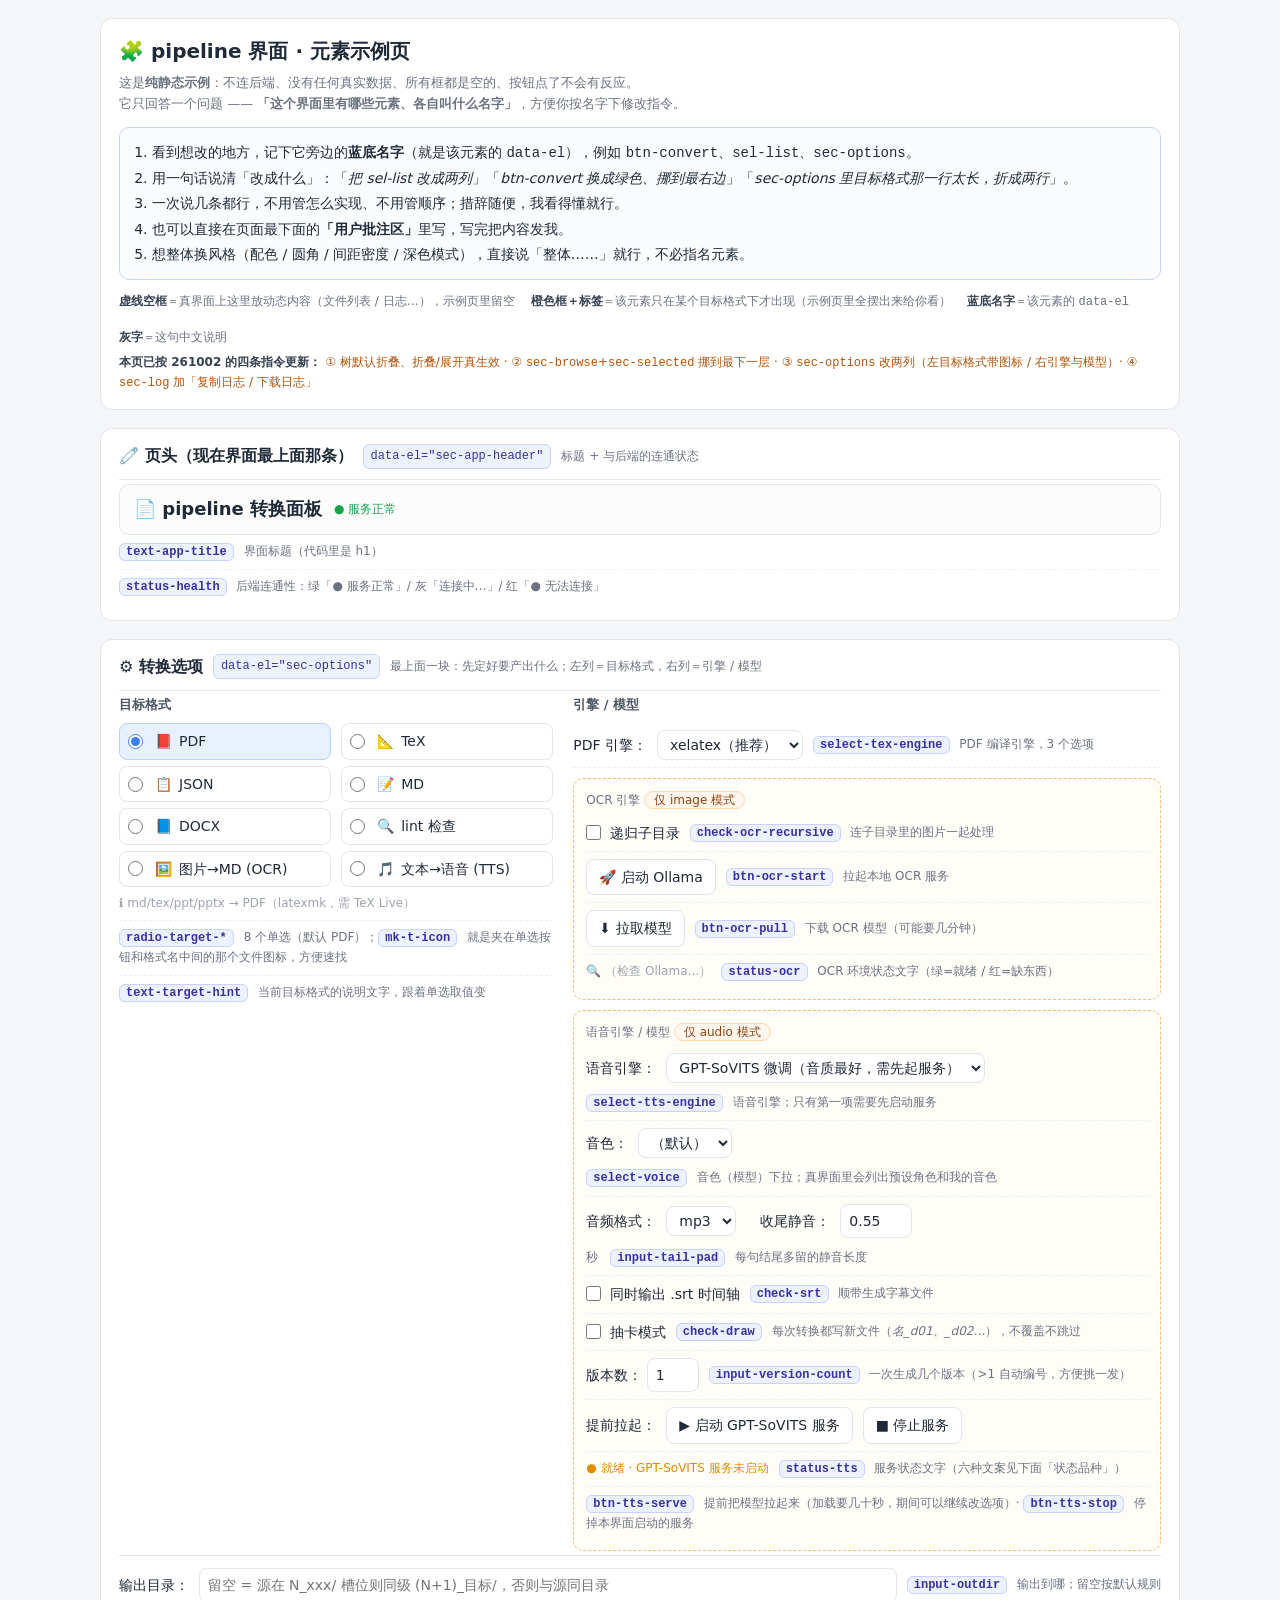
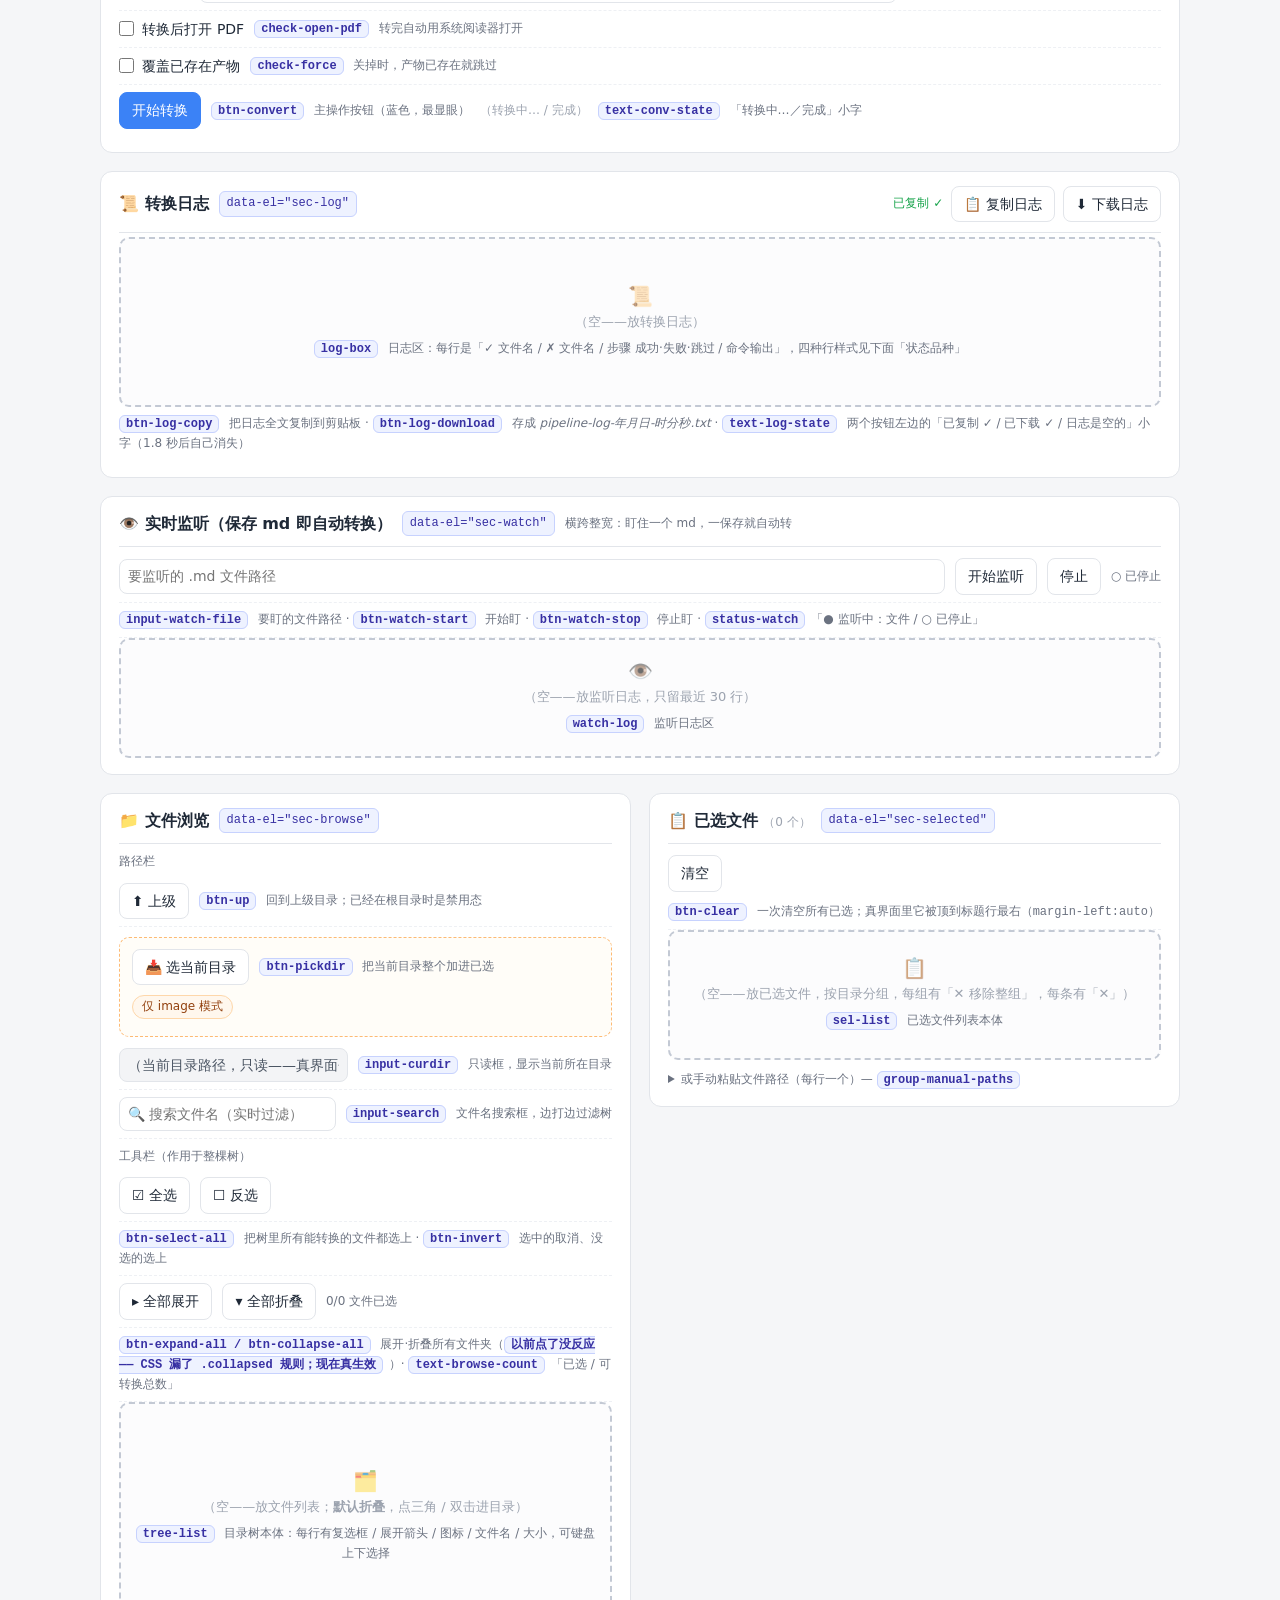
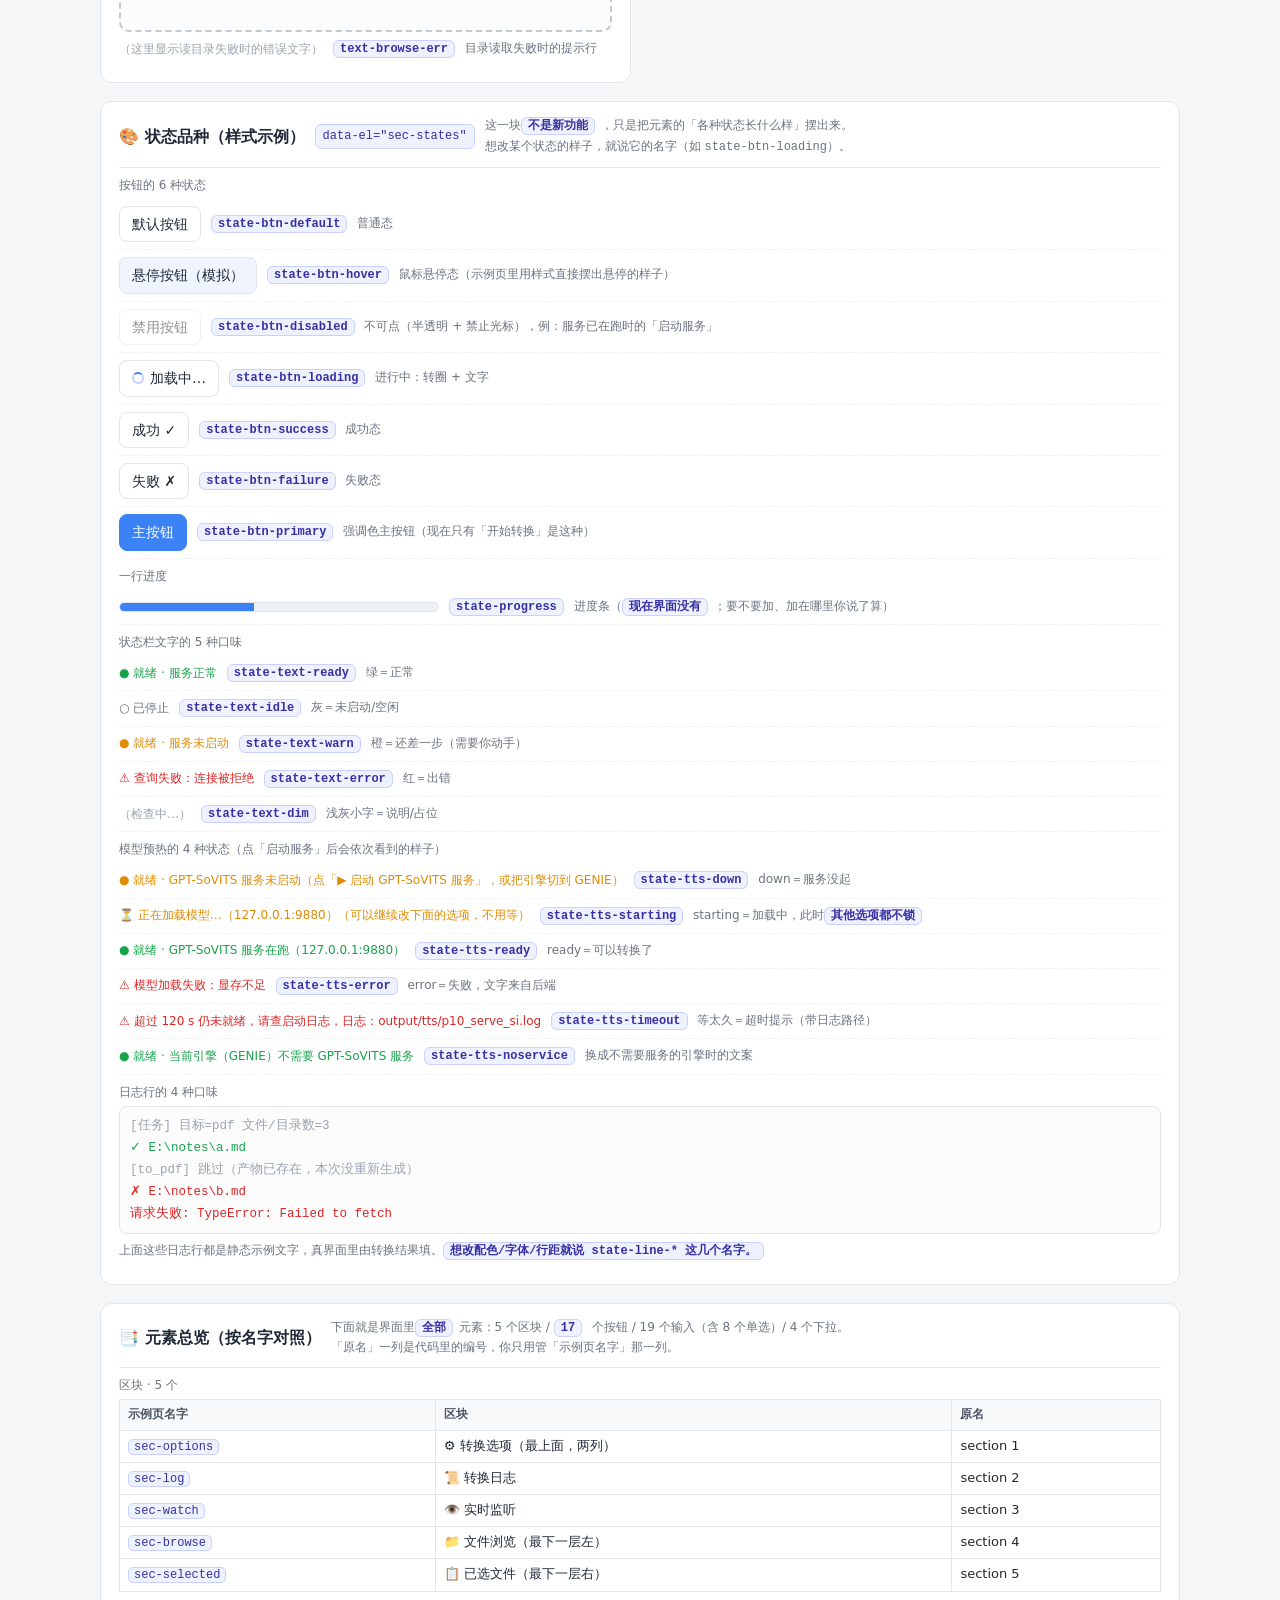
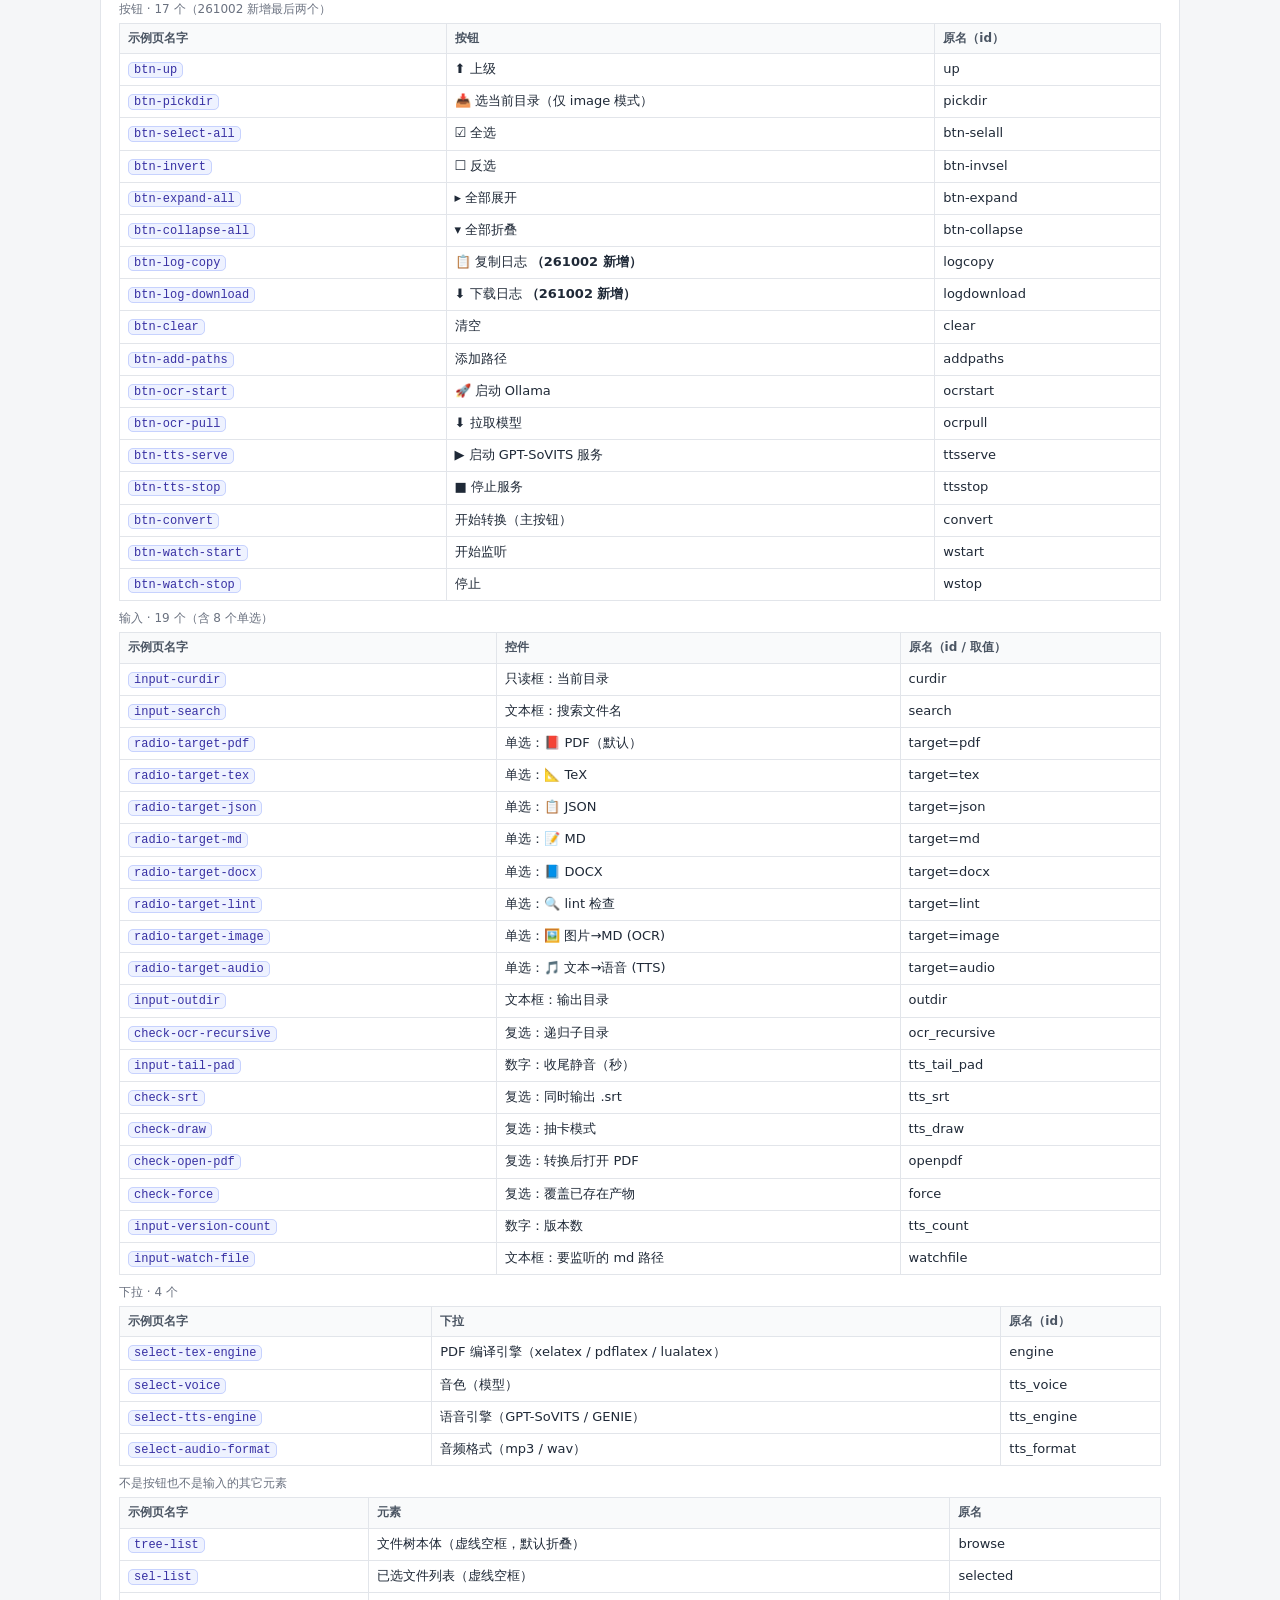
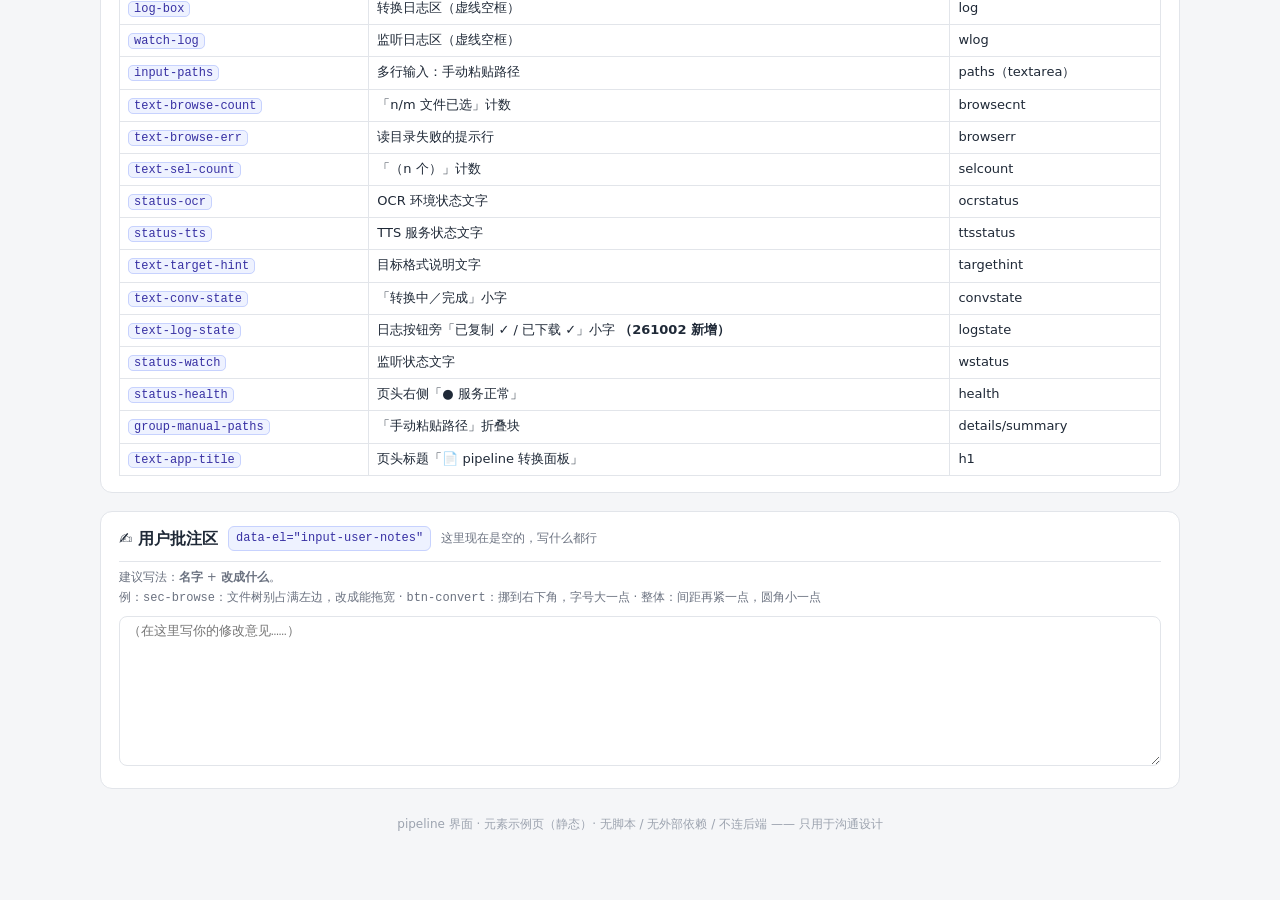
==== commit 7351fe39: "feat(gui): 按用户 261002 四条意见改造界面 + 重写 app.css（含折叠失效根因） ① 树默认全展开 / 折叠失效：旧 app.css 与 markup/JS 类名大面积对不上 " ====
--- a/docs/mockup.html
+++ b/docs/mockup.html
@@ -30,6 +30,13 @@
       <span><b>蓝底名字</b>＝该元素的 <code>data-el</code></span>
       <span><b>灰字</b>＝这句中文说明</span>
     </div>
+    <div class="mk-legend" style="margin-top:6px">
+      <span style="color:#b45309"><b>本页已按 261002 的四条指令更新：</b>
+        ① 树默认折叠、折叠/展开真生效 ·
+        ② <code>sec-browse</code>+<code>sec-selected</code> 挪到最下一层 ·
+        ③ <code>sec-options</code> 改两列（左目标格式带图标 / 右引擎与模型）·
+        ④ <code>sec-log</code> 加「复制日志 / 下载日志」</span>
+    </div>
   </header>
 
   <!-- ═══════════ 0 页头（生产界面顶部那条） ═══════════ -->
@@ -51,232 +58,131 @@
     </div>
   </section>
 
-  <!-- ═══════════ 1 / 5 文件浏览 ═══════════ -->
-  <section class="mk-card" data-el="sec-browse" data-section="browse" data-prod-section="browse">
-    <div class="mk-cardhead">
-      <h2>📁 文件浏览</h2>
-      <span class="mk-tag">data-el="sec-browse"</span>
-      <span class="mk-anno">左边这一大块：选文件用的目录树</span>
-    </div>
-    <p class="mk-cardsub">路径栏</p>
-    <div class="mk-row">
-      <button data-el="btn-up" data-prod="up">⬆ 上级</button>
-      <span class="mk-anno"><b>btn-up</b> 回到上级目录；已经在根目录时是禁用态</span>
-    </div>
-    <div class="mk-condbox">
-      <div class="mk-row">
-        <button data-el="btn-pickdir" data-prod="pickdir">📥 选当前目录</button>
-        <span class="mk-anno"><b>btn-pickdir</b> 把当前目录整个加进已选（只在「图片→MD」模式下出现）</span>
-        <span class="mk-cond">仅 image 模式</span>
-      </div>
-    </div>
-    <div class="mk-row">
-      <input type="text" id="mk-curdir" data-el="input-curdir" data-prod="curdir" readonly value="（当前目录路径，只读——真界面会填真实路径）" style="width:420px">
-      <span class="mk-anno"><b>input-curdir</b> 只读框，显示当前所在目录</span>
-    </div>
-    <div class="mk-row">
-      <input type="text" id="mk-search" data-el="input-search" data-prod="search" placeholder="🔍 搜索文件名（实时过滤）" style="width:280px">
-      <span class="mk-anno"><b>input-search</b> 文件名搜索框，边打边过滤树</span>
-    </div>
-    <p class="mk-cardsub">工具栏（作用于整棵树）</p>
-    <div class="mk-row">
-      <button data-el="btn-select-all" data-prod="btn-selall">☑ 全选</button>
-      <span class="mk-anno"><b>btn-select-all</b> 把树里所有能转换的文件都选上</span>
-    </div>
-    <div class="mk-row">
-      <button data-el="btn-invert" data-prod="btn-invsel">☐ 反选</button>
-      <span class="mk-anno"><b>btn-invert</b> 选中的取消、没选的选上</span>
-    </div>
-    <div class="mk-row">
-      <button data-el="btn-expand-all" data-prod="btn-expand">▸ 全部展开</button>
-      <span class="mk-anno"><b>btn-expand-all</b> 展开所有文件夹</span>
-    </div>
-    <div class="mk-row">
-      <button data-el="btn-collapse-all" data-prod="btn-collapse">▾ 全部折叠</button>
-      <span class="mk-anno"><b>btn-collapse-all</b> 折叠所有文件夹</span>
-    </div>
-    <div class="mk-row">
-      <span class="status st-idle" data-el="text-browse-count" data-prod="browsecnt">0/0 文件已选</span>
-      <span class="mk-anno"><b>text-browse-count</b> 树里「已选 / 可转换总数」的计数文字</span>
-    </div>
-    <div class="mk-ph mk-ph-tree" data-el="tree-list" data-prod="browse">
-      <span class="mk-ph-ico">🗂️</span>
-      <span>（空——放文件列表）</span>
-      <span class="mk-anno"><b>tree-list</b> 目录树本体：每行有复选框 / 展开箭头 / 图标 / 文件名 / 大小，可键盘上下选择</span>
-    </div>
-    <div class="mk-row">
-      <span class="status st-dim" data-el="text-browse-err" data-prod="browserr">（这里显示读目录失败时的错误文字）</span>
-      <span class="mk-anno"><b>text-browse-err</b> 目录读取失败时的红/灰提示行</span>
-    </div>
-  </section>
-
-  <!-- ═══════════ 2 / 5 已选文件 ═══════════ -->
-  <section class="mk-card" data-el="sec-selected" data-section="selected" data-prod-section="selected">
-    <div class="mk-cardhead">
-      <h2>📋 已选文件 <span class="dim" data-el="text-sel-count" data-prod="selcount">（0 个）</span></h2>
-      <span class="mk-tag">data-el="sec-selected"</span>
-      <span class="mk-anno">右边这块：已经挑出来的文件，按目录分组</span>
-    </div>
-    <div class="mk-row">
-      <button data-el="btn-clear" data-prod="clear">清空</button>
-      <span class="mk-anno"><b>btn-clear</b> 一次清空所有已选；真界面里它被顶到标题行最右（<code>margin-left:auto</code>）</span>
-    </div>
-    <div class="mk-ph mk-ph-sel" data-el="sel-list" data-prod="selected">
-      <span class="mk-ph-ico">📋</span>
-      <span>（空——放已选文件，按目录分组，每组有「✕ 移除整组」，每条有「✕」）</span>
-      <span class="mk-anno"><b>sel-list</b> 已选文件列表本体</span>
-    </div>
-    <details style="margin-top:10px">
-      <summary class="mk-anno" style="cursor:pointer">或手动粘贴文件路径（每行一个）— <b>group-manual-paths</b></summary>
-      <div class="mk-row" style="display:block">
-        <textarea id="mk-paths" data-el="input-paths" data-prod="paths" placeholder="E:\notes\note.md（示例页里随便写，不会生效）"></textarea>
-        <span class="mk-anno"><b>input-paths</b> 手动粘贴路径的多行输入框（默认折叠在这个三角里）</span>
-      </div>
-      <div class="mk-row">
-        <button data-el="btn-add-paths" data-prod="addpaths">添加路径</button>
-        <span class="mk-anno"><b>btn-add-paths</b> 把上面粘贴的路径加进已选</span>
-      </div>
-    </details>
-  </section>
-
-  <!-- ═══════════ 3 / 5 转换选项 ═══════════ -->
+  <!-- ═══════════ 1 / 5 转换选项（两列，放最上面） ═══════════ -->
   <section class="mk-card" data-el="sec-options" data-section="options" data-prod-section="options">
     <div class="mk-cardhead">
       <h2>⚙️ 转换选项</h2>
       <span class="mk-tag">data-el="sec-options"</span>
-      <span class="mk-anno">横跨整宽的一块：目标格式 + 各种转换设置</span>
-    </div>
-
-    <p class="mk-cardsub">目标格式（单选，8 选 1）</p>
-    <div class="mk-row">
-      <label><input type="radio" name="mk-target" data-el="radio-target-pdf" data-prod="target=pdf" checked> PDF</label>
-      <span class="mk-anno"><b>radio-target-pdf</b> md/tex/ppt → PDF（默认选中）</span>
-    </div>
-    <div class="mk-row">
-      <label><input type="radio" name="mk-target" data-el="radio-target-tex" data-prod="target=tex"> TeX</label>
-      <span class="mk-anno"><b>radio-target-tex</b> md/ppt → LaTeX 源文件</span>
-    </div>
-    <div class="mk-row">
-      <label><input type="radio" name="mk-target" data-el="radio-target-json" data-prod="target=json"> JSON</label>
-      <span class="mk-anno"><b>radio-target-json</b> md/ppt → 结构化 JSON</span>
-    </div>
-    <div class="mk-row">
-      <label><input type="radio" name="mk-target" data-el="radio-target-md" data-prod="target=md"> MD</label>
-      <span class="mk-anno"><b>radio-target-md</b> ppt → Markdown</span>
-    </div>
-    <div class="mk-row">
-      <label><input type="radio" name="mk-target" data-el="radio-target-docx" data-prod="target=docx"> DOCX</label>
-      <span class="mk-anno"><b>radio-target-docx</b> ppt → Word</span>
-    </div>
-    <div class="mk-row">
-      <label><input type="radio" name="mk-target" data-el="radio-target-lint" data-prod="target=lint"> lint 检查</label>
-      <span class="mk-anno"><b>radio-target-lint</b> 只检查 md 写法，不改文件</span>
-    </div>
-    <div class="mk-row">
-      <label><input type="radio" name="mk-target" data-el="radio-target-image" data-prod="target=image"> 图片→MD (OCR)</label>
-      <span class="mk-anno"><b>radio-target-image</b> 选「含图片的目录」批量 OCR（选中后下面浮出 OCR 那行）</span>
-    </div>
-    <div class="mk-row">
-      <label><input type="radio" name="mk-target" data-el="radio-target-audio" data-prod="target=audio"> 文本→语音 (TTS)</label>
-      <span class="mk-anno"><b>radio-target-audio</b> md/txt → 语音（选中后下面浮出 TTS 那两行）</span>
-    </div>
-
-    <div class="mk-row">
-      <label for="mk-engine">　引擎：</label>
-      <select id="mk-engine" data-el="select-tex-engine" data-prod="engine">
-        <option>xelatex（推荐）</option>
-        <option>pdflatex</option>
-        <option>lualatex</option>
-      </select>
-      <span class="mk-anno"><b>select-tex-engine</b> PDF 编译引擎，3 个选项</span>
-    </div>
-    <div class="mk-row">
-      <label for="mk-outdir">　输出目录：</label>
-      <input type="text" id="mk-outdir" data-el="input-outdir" data-prod="outdir" placeholder="留空 = 源在 N_xxx/ 槽位则同级 (N+1)_目标/，否则与源同目录" style="width:420px">
+      <span class="mk-anno">最上面一块：先定好要产出什么；左列＝目标格式，右列＝引擎 / 模型</span>
+    </div>
+
+    <div class="mk-opt-cols">
+      <!-- 左列：目标格式 -->
+      <div class="mk-opt-col">
+        <h3 class="mk-col-title">目标格式</h3>
+        <div class="mk-target-list">
+          <label><input type="radio" name="mk-target" data-el="radio-target-pdf" data-prod="target=pdf" checked> <span class="mk-t-icon">📕</span>PDF</label>
+          <label><input type="radio" name="mk-target" data-el="radio-target-tex" data-prod="target=tex"> <span class="mk-t-icon">📐</span>TeX</label>
+          <label><input type="radio" name="mk-target" data-el="radio-target-json" data-prod="target=json"> <span class="mk-t-icon">📋</span>JSON</label>
+          <label><input type="radio" name="mk-target" data-el="radio-target-md" data-prod="target=md"> <span class="mk-t-icon">📝</span>MD</label>
+          <label><input type="radio" name="mk-target" data-el="radio-target-docx" data-prod="target=docx"> <span class="mk-t-icon">📘</span>DOCX</label>
+          <label><input type="radio" name="mk-target" data-el="radio-target-lint" data-prod="target=lint"> <span class="mk-t-icon">🔍</span>lint 检查</label>
+          <label><input type="radio" name="mk-target" data-el="radio-target-image" data-prod="target=image"> <span class="mk-t-icon">🖼️</span>图片→MD (OCR)</label>
+          <label><input type="radio" name="mk-target" data-el="radio-target-audio" data-prod="target=audio"> <span class="mk-t-icon">🎵</span>文本→语音 (TTS)</label>
+        </div>
+        <div class="mk-row">
+          <span class="status st-dim" data-el="text-target-hint" data-prod="targethint">ℹ md/tex/ppt/pptx → PDF（latexmk，需 TeX Live）</span>
+        </div>
+        <div class="mk-row">
+          <span class="mk-anno"><b>radio-target-*</b> 8 个单选（默认 PDF）；<b>mk-t-icon</b> 就是夹在单选按钮和格式名中间的那个文件图标，方便速找</span>
+        </div>
+        <div class="mk-row">
+          <span class="mk-anno"><b>text-target-hint</b> 当前目标格式的说明文字，跟着单选取值变</span>
+        </div>
+      </div>
+
+      <!-- 右列：引擎 / 模型 -->
+      <div class="mk-opt-col">
+        <h3 class="mk-col-title">引擎 / 模型</h3>
+        <div class="mk-row">
+          <label for="mk-engine">PDF 引擎：</label>
+          <select id="mk-engine" data-el="select-tex-engine" data-prod="engine">
+            <option>xelatex（推荐）</option>
+            <option>pdflatex</option>
+            <option>lualatex</option>
+          </select>
+          <span class="mk-anno"><b>select-tex-engine</b> PDF 编译引擎，3 个选项</span>
+        </div>
+
+        <div class="mk-condbox">
+          <p class="mk-cardsub" style="margin-top:8px">OCR 引擎 <span class="mk-cond">仅 image 模式</span></p>
+          <div class="mk-row">
+            <label><input type="checkbox" data-el="check-ocr-recursive" data-prod="ocr_recursive"> 递归子目录</label>
+            <span class="mk-anno"><b>check-ocr-recursive</b> 连子目录里的图片一起处理</span>
+          </div>
+          <div class="mk-row">
+            <button data-el="btn-ocr-start" data-prod="ocrstart">🚀 启动 Ollama</button>
+            <span class="mk-anno"><b>btn-ocr-start</b> 拉起本地 OCR 服务</span>
+          </div>
+          <div class="mk-row">
+            <button data-el="btn-ocr-pull" data-prod="ocrpull">⬇ 拉取模型</button>
+            <span class="mk-anno"><b>btn-ocr-pull</b> 下载 OCR 模型（可能要几分钟）</span>
+          </div>
+          <div class="mk-row">
+            <span class="status st-dim" data-el="status-ocr" data-prod="ocrstatus">🔍 （检查 Ollama…）</span>
+            <span class="mk-anno"><b>status-ocr</b> OCR 环境状态文字（绿=就绪 / 红=缺东西）</span>
+          </div>
+        </div>
+
+        <div class="mk-condbox">
+          <p class="mk-cardsub" style="margin-top:8px">语音引擎 / 模型 <span class="mk-cond">仅 audio 模式</span></p>
+          <div class="mk-row">
+            <label for="mk-tts-engine">语音引擎：</label>
+            <select id="mk-tts-engine" data-el="select-tts-engine" data-prod="tts_engine">
+              <option>GPT-SoVITS 微调（音质最好，需先起服务）</option>
+              <option>GENIE（纯 CPU，零显存，无需服务）</option>
+            </select>
+            <span class="mk-anno"><b>select-tts-engine</b> 语音引擎；只有第一项需要先启动服务</span>
+          </div>
+          <div class="mk-row">
+            <label for="mk-tts-voice">音色：</label>
+            <select id="mk-tts-voice" data-el="select-voice" data-prod="tts_voice">
+              <option>（默认）</option>
+            </select>
+            <span class="mk-anno"><b>select-voice</b> 音色（模型）下拉；真界面里会列出预设角色和我的音色</span>
+          </div>
+          <div class="mk-row">
+            <label for="mk-tts-format">音频格式：</label>
+            <select id="mk-tts-format" data-el="select-audio-format" data-prod="tts_format">
+              <option>mp3</option>
+              <option>wav</option>
+            </select>
+            <label for="mk-tail-pad">　收尾静音：</label>
+            <input type="number" id="mk-tail-pad" data-el="input-tail-pad" data-prod="tts_tail_pad" step="0.05" min="0" value="0.55" style="width:72px">
+            <span class="mk-anno">秒　<b>input-tail-pad</b> 每句结尾多留的静音长度</span>
+          </div>
+          <div class="mk-row">
+            <label><input type="checkbox" data-el="check-srt" data-prod="tts_srt"> 同时输出 .srt 时间轴</label>
+            <span class="mk-anno"><b>check-srt</b> 顺带生成字幕文件</span>
+          </div>
+          <div class="mk-row">
+            <label><input type="checkbox" data-el="check-draw" data-prod="tts_draw"> 抽卡模式</label>
+            <span class="mk-anno"><b>check-draw</b> 每次转换都写新文件（<i>名_d01、_d02…</i>），不覆盖不跳过</span>
+          </div>
+          <div class="mk-row">
+            <label for="mk-tts-count">版本数： <input type="number" id="mk-tts-count" data-el="input-version-count" data-prod="tts_count" min="1" max="9" value="1" style="width:52px"></label>
+            <span class="mk-anno"><b>input-version-count</b> 一次生成几个版本（&gt;1 自动编号，方便挑一发）</span>
+          </div>
+          <div class="mk-row">
+            提前拉起：<button data-el="btn-tts-serve" data-prod="ttsserve">▶ 启动 GPT-SoVITS 服务</button>
+            <button data-el="btn-tts-stop" data-prod="ttsstop">■ 停止服务</button>
+          </div>
+          <div class="mk-row">
+            <span class="status st-down" data-el="status-tts" data-prod="ttsstatus">● 就绪 · GPT-SoVITS 服务未启动</span>
+            <span class="mk-anno"><b>status-tts</b> 服务状态文字（六种文案见下面「状态品种」）</span>
+          </div>
+          <div class="mk-row">
+            <span class="mk-anno"><b>btn-tts-serve</b> 提前把模型拉起来（加载要几十秒，期间可以继续改选项）· <b>btn-tts-stop</b> 停掉本界面启动的服务</span>
+          </div>
+        </div>
+      </div>
+    </div>
+
+    <div class="mk-row" style="border-top:1px solid var(--line);padding-top:12px">
+      <label for="mk-outdir">输出目录：</label>
+      <input type="text" id="mk-outdir" data-el="input-outdir" data-prod="outdir" placeholder="留空 = 源在 N_xxx/ 槽位则同级 (N+1)_目标/，否则与源同目录" style="flex:1 1 320px;min-width:220px">
       <span class="mk-anno"><b>input-outdir</b> 输出到哪；留空按默认规则</span>
     </div>
-
-    <div class="mk-condbox">
-      <p class="mk-cardsub" style="margin-top:8px">OCR 选项行 <span class="mk-cond">仅 image 模式</span></p>
-      <div class="mk-row">
-        <label><input type="checkbox" data-el="check-ocr-recursive" data-prod="ocr_recursive"> 递归子目录</label>
-        <span class="mk-anno"><b>check-ocr-recursive</b> 连子目录里的图片一起处理</span>
-      </div>
-      <div class="mk-row">
-        <button data-el="btn-ocr-start" data-prod="ocrstart">🚀 启动 Ollama</button>
-        <span class="mk-anno"><b>btn-ocr-start</b> 拉起本地 OCR 服务</span>
-      </div>
-      <div class="mk-row">
-        <button data-el="btn-ocr-pull" data-prod="ocrpull">⬇ 拉取模型</button>
-        <span class="mk-anno"><b>btn-ocr-pull</b> 下载 OCR 模型（可能要几分钟）</span>
-      </div>
-      <div class="mk-row">
-        <span class="status st-dim" data-el="status-ocr" data-prod="ocrstatus">🔍 （检查 Ollama…）</span>
-        <span class="mk-anno"><b>status-ocr</b> OCR 环境状态文字（绿=就绪 / 红=缺东西）</span>
-      </div>
-    </div>
-
-    <div class="mk-condbox">
-      <p class="mk-cardsub" style="margin-top:8px">TTS 选项行 <span class="mk-cond">仅 audio 模式</span></p>
-      <div class="mk-row">
-        <label for="mk-tts-voice">音色：</label>
-        <select id="mk-tts-voice" data-el="select-voice" data-prod="tts_voice">
-          <option>（默认）</option>
-        </select>
-        <span class="mk-anno"><b>select-voice</b> 音色下拉（真界面里会列出预设角色和我的音色）</span>
-      </div>
-      <div class="mk-row">
-        <label for="mk-tts-engine">　引擎：</label>
-        <select id="mk-tts-engine" data-el="select-tts-engine" data-prod="tts_engine">
-          <option>GPT-SoVITS 微调（音质最好，需先起服务）</option>
-          <option>GENIE（纯 CPU，零显存，无需服务）</option>
-        </select>
-        <span class="mk-anno"><b>select-tts-engine</b> 语音引擎；只有第一项需要先启动服务</span>
-      </div>
-      <div class="mk-row">
-        <label for="mk-tts-format">　格式：</label>
-        <select id="mk-tts-format" data-el="select-audio-format" data-prod="tts_format">
-          <option>mp3</option>
-          <option>wav</option>
-        </select>
-        <span class="mk-anno"><b>select-audio-format</b> 音频格式</span>
-      </div>
-      <div class="mk-row">
-        <label for="mk-tail-pad">　收尾静音：</label>
-        <input type="number" id="mk-tail-pad" data-el="input-tail-pad" data-prod="tts_tail_pad" step="0.05" min="0" value="0.55" style="width:72px">
-        <span class="mk-anno">秒　<b>input-tail-pad</b> 每句结尾多留的静音长度</span>
-      </div>
-      <div class="mk-row">
-        <label><input type="checkbox" data-el="check-srt" data-prod="tts_srt"> 同时输出 .srt 时间轴</label>
-        <span class="mk-anno"><b>check-srt</b> 顺带生成字幕文件</span>
-      </div>
-      <div class="mk-row">
-        <label><input type="checkbox" data-el="check-draw" data-prod="tts_draw"> 抽卡模式</label>
-        <span class="mk-anno"><b>check-draw</b> 每次转换都写新文件（<i>名_d01、_d02…</i>），不覆盖不跳过</span>
-      </div>
-      <div class="mk-row">
-        <button data-el="btn-tts-serve" data-prod="ttsserve">▶ 启动 GPT-SoVITS 服务</button>
-        <span class="mk-anno"><b>btn-tts-serve</b> 提前把模型拉起来（加载要几十秒，期间可以继续改选项）</span>
-      </div>
-      <div class="mk-row">
-        <button data-el="btn-tts-stop" data-prod="ttsstop">■ 停止服务</button>
-        <span class="mk-anno"><b>btn-tts-stop</b> 停掉本界面启动的服务</span>
-      </div>
-      <div class="mk-row">
-        <span class="status st-down" data-el="status-tts" data-prod="ttsstatus">● 就绪 · GPT-SoVITS 服务未启动</span>
-        <span class="mk-anno"><b>status-tts</b> 服务状态文字（四种文案见下面「状态品种」）</span>
-      </div>
-    </div>
-
-    <div class="mk-condbox">
-      <div class="mk-row">
-        <label for="mk-tts-count">版本数： <input type="number" id="mk-tts-count" data-el="input-version-count" data-prod="tts_count" min="1" max="9" value="1" style="width:52px"></label>
-        <span class="mk-anno"><b>input-version-count</b> 一次生成几个版本（&gt;1 自动编号，方便挑一发）</span>
-        <span class="mk-cond">仅 audio 模式</span>
-      </div>
-    </div>
-
-    <p class="mk-cardsub">转换操作行</p>
     <div class="mk-row">
       <label><input type="checkbox" data-el="check-open-pdf" data-prod="openpdf"> 转换后打开 PDF</label>
       <span class="mk-anno"><b>check-open-pdf</b> 转完自动用系统阅读器打开</span>
@@ -286,56 +192,49 @@
       <span class="mk-anno"><b>check-force</b> 关掉时，产物已存在就跳过</span>
     </div>
     <div class="mk-row">
-      <span class="status st-dim" data-el="text-target-hint" data-prod="targethint">ℹ md/tex/ppt/pptx → PDF（latexmk，需 TeX Live）</span>
-      <span class="mk-anno"><b>text-target-hint</b> 当前目标格式的说明文字，跟着单选取值变</span>
-    </div>
-    <div class="mk-row">
       <button class="primary" data-el="btn-convert" data-prod="convert">开始转换</button>
       <span class="mk-anno"><b>btn-convert</b> 主操作按钮（蓝色，最显眼）</span>
-    </div>
-    <div class="mk-row">
       <span class="status st-dim" data-el="text-conv-state" data-prod="convstate">（转换中… / 完成）</span>
       <span class="mk-anno"><b>text-conv-state</b> 「转换中…／完成」小字</span>
     </div>
   </section>
 
-  <!-- ═══════════ 4 / 5 转换日志 ═══════════ -->
+  <!-- ═══════════ 2 / 5 转换日志（可复制 / 可下载） ═══════════ -->
   <section class="mk-card" data-el="sec-log" data-section="log" data-prod-section="log">
     <div class="mk-cardhead">
       <h2>📜 转换日志</h2>
       <span class="mk-tag">data-el="sec-log"</span>
-      <span class="mk-anno">横跨整宽：转换结果逐条往下滚</span>
+      <span class="mk-h2-tools">
+        <span class="status st-ready" data-el="text-log-state" data-prod="logstate">已复制 ✓</span>
+        <button data-el="btn-log-copy" data-prod="logcopy">📋 复制日志</button>
+        <button data-el="btn-log-download" data-prod="logdownload">⬇ 下载日志</button>
+      </span>
     </div>
     <div class="mk-ph mk-ph-log" data-el="log-box" data-prod="log">
       <span class="mk-ph-ico">📜</span>
       <span>（空——放转换日志）</span>
       <span class="mk-anno"><b>log-box</b> 日志区：每行是「✓ 文件名 / ✗ 文件名 / 步骤 成功·失败·跳过 / 命令输出」，四种行样式见下面「状态品种」</span>
     </div>
-  </section>
-
-  <!-- ═══════════ 5 / 5 实时监听 ═══════════ -->
+    <div class="mk-row">
+      <span class="mk-anno"><b>btn-log-copy</b> 把日志全文复制到剪贴板 · <b>btn-log-download</b> 存成 <i>pipeline-log-年月日-时分秒.txt</i> · <b>text-log-state</b> 两个按钮左边的「已复制 ✓ / 已下载 ✓ / 日志是空的」小字（1.8 秒后自己消失）</span>
+    </div>
+  </section>
+
+  <!-- ═══════════ 3 / 5 实时监听 ═══════════ -->
   <section class="mk-card" data-el="sec-watch" data-section="watch" data-prod-section="watch">
     <div class="mk-cardhead">
       <h2>👁️ 实时监听（保存 md 即自动转换）</h2>
       <span class="mk-tag">data-el="sec-watch"</span>
       <span class="mk-anno">横跨整宽：盯住一个 md，一保存就自动转</span>
     </div>
-    <p class="mk-cardsub">监听路径栏</p>
-    <div class="mk-row">
-      <input type="text" id="mk-watchfile" data-el="input-watch-file" data-prod="watchfile" placeholder="要监听的 .md 文件路径" style="width:420px">
-      <span class="mk-anno"><b>input-watch-file</b> 要盯的文件路径</span>
-    </div>
-    <div class="mk-row">
+    <div class="mk-row">
+      <input type="text" id="mk-watchfile" data-el="input-watch-file" data-prod="watchfile" placeholder="要监听的 .md 文件路径" style="flex:1 1 380px">
       <button data-el="btn-watch-start" data-prod="wstart">开始监听</button>
-      <span class="mk-anno"><b>btn-watch-start</b> 开始盯</span>
-    </div>
-    <div class="mk-row">
       <button data-el="btn-watch-stop" data-prod="wstop">停止</button>
-      <span class="mk-anno"><b>btn-watch-stop</b> 停止盯</span>
-    </div>
-    <div class="mk-row">
       <span class="status st-idle" data-el="status-watch" data-prod="wstatus">○ 已停止</span>
-      <span class="mk-anno"><b>status-watch</b> 「● 监听中：文件 / ○ 已停止」</span>
+    </div>
+    <div class="mk-row">
+      <span class="mk-anno"><b>input-watch-file</b> 要盯的文件路径 · <b>btn-watch-start</b> 开始盯 · <b>btn-watch-stop</b> 停止盯 · <b>status-watch</b>「● 监听中：文件 / ○ 已停止」</span>
     </div>
     <div class="mk-ph mk-ph-watch" data-el="watch-log" data-prod="wlog">
       <span class="mk-ph-ico">👁️</span>
@@ -343,6 +242,88 @@
       <span class="mk-anno"><b>watch-log</b> 监听日志区</span>
     </div>
   </section>
+
+  <!-- ═══════════ 4 + 5 / 5 最下一层：文件浏览 | 已选文件 ═══════════ -->
+  <div class="mk-two">
+    <section class="mk-card" data-el="sec-browse" data-section="browse" data-prod-section="browse">
+      <div class="mk-cardhead">
+        <h2>📁 文件浏览</h2>
+        <span class="mk-tag">data-el="sec-browse"</span>
+      </div>
+      <p class="mk-cardsub">路径栏</p>
+      <div class="mk-row">
+        <button data-el="btn-up" data-prod="up">⬆ 上级</button>
+        <span class="mk-anno"><b>btn-up</b> 回到上级目录；已经在根目录时是禁用态</span>
+      </div>
+      <div class="mk-condbox">
+        <div class="mk-row">
+          <button data-el="btn-pickdir" data-prod="pickdir">📥 选当前目录</button>
+          <span class="mk-anno"><b>btn-pickdir</b> 把当前目录整个加进已选</span>
+          <span class="mk-cond">仅 image 模式</span>
+        </div>
+      </div>
+      <div class="mk-row">
+        <input type="text" id="mk-curdir" data-el="input-curdir" data-prod="curdir" readonly value="（当前目录路径，只读——真界面会填真实路径）" style="flex:1 1 220px">
+        <span class="mk-anno"><b>input-curdir</b> 只读框，显示当前所在目录</span>
+      </div>
+      <div class="mk-row">
+        <input type="text" id="mk-search" data-el="input-search" data-prod="search" placeholder="🔍 搜索文件名（实时过滤）" style="flex:1 1 180px">
+        <span class="mk-anno"><b>input-search</b> 文件名搜索框，边打边过滤树</span>
+      </div>
+      <p class="mk-cardsub">工具栏（作用于整棵树）</p>
+      <div class="mk-row">
+        <button data-el="btn-select-all" data-prod="btn-selall">☑ 全选</button>
+        <button data-el="btn-invert" data-prod="btn-invsel">☐ 反选</button>
+      </div>
+      <div class="mk-row">
+        <span class="mk-anno"><b>btn-select-all</b> 把树里所有能转换的文件都选上 · <b>btn-invert</b> 选中的取消、没选的选上</span>
+      </div>
+      <div class="mk-row">
+        <button data-el="btn-expand-all" data-prod="btn-expand">▸ 全部展开</button>
+        <button data-el="btn-collapse-all" data-prod="btn-collapse">▾ 全部折叠</button>
+        <span class="status st-idle" data-el="text-browse-count" data-prod="browsecnt">0/0 文件已选</span>
+      </div>
+      <div class="mk-row">
+        <span class="mk-anno"><b>btn-expand-all / btn-collapse-all</b> 展开·折叠所有文件夹（<b>以前点了没反应 —— CSS 漏了 .collapsed 规则；现在真生效</b>）· <b>text-browse-count</b>「已选 / 可转换总数」</span>
+      </div>
+      <div class="mk-ph mk-ph-tree" data-el="tree-list" data-prod="browse">
+        <span class="mk-ph-ico">🗂️</span>
+        <span>（空——放文件列表；<b>默认折叠</b>，点三角 / 双击进目录）</span>
+        <span class="mk-anno"><b>tree-list</b> 目录树本体：每行有复选框 / 展开箭头 / 图标 / 文件名 / 大小，可键盘上下选择</span>
+      </div>
+      <div class="mk-row">
+        <span class="status st-dim" data-el="text-browse-err" data-prod="browserr">（这里显示读目录失败时的错误文字）</span>
+        <span class="mk-anno"><b>text-browse-err</b> 目录读取失败时的提示行</span>
+      </div>
+    </section>
+
+    <section class="mk-card" data-el="sec-selected" data-section="selected" data-prod-section="selected">
+      <div class="mk-cardhead">
+        <h2>📋 已选文件 <span class="dim" data-el="text-sel-count" data-prod="selcount">（0 个）</span></h2>
+        <span class="mk-tag">data-el="sec-selected"</span>
+      </div>
+      <div class="mk-row">
+        <button data-el="btn-clear" data-prod="clear">清空</button>
+        <span class="mk-anno"><b>btn-clear</b> 一次清空所有已选；真界面里它被顶到标题行最右（<code>margin-left:auto</code>）</span>
+      </div>
+      <div class="mk-ph mk-ph-sel" data-el="sel-list" data-prod="selected">
+        <span class="mk-ph-ico">📋</span>
+        <span>（空——放已选文件，按目录分组，每组有「✕ 移除整组」，每条有「✕」）</span>
+        <span class="mk-anno"><b>sel-list</b> 已选文件列表本体</span>
+      </div>
+      <details style="margin-top:10px">
+        <summary class="mk-anno" style="cursor:pointer">或手动粘贴文件路径（每行一个）— <b>group-manual-paths</b></summary>
+        <div class="mk-row" style="display:block">
+          <textarea id="mk-paths" data-el="input-paths" data-prod="paths" placeholder="E:\notes\note.md（示例页里随便写，不会生效）"></textarea>
+          <span class="mk-anno"><b>input-paths</b> 手动粘贴路径的多行输入框（默认折叠在这个三角里）</span>
+        </div>
+        <div class="mk-row">
+          <button data-el="btn-add-paths" data-prod="addpaths">添加路径</button>
+          <span class="mk-anno"><b>btn-add-paths</b> 把上面粘贴的路径加进已选</span>
+        </div>
+      </details>
+    </section>
+  </div>
 
   <!-- ═══════════ 附：状态品种（纯样式示例，不算元素清单） ═══════════ -->
   <section class="mk-card" data-el="sec-states" data-section="states" data-demo-section="states">
@@ -453,20 +434,20 @@
   <section class="mk-card" data-el="sec-inventory" data-section="inventory" data-demo-section="inventory">
     <div class="mk-cardhead">
       <h2>📑 元素总览（按名字对照）</h2>
-      <span class="mk-anno">下面就是现在界面里<b>全部</b>元素：5 个区块 / 15 个按钮 / 19 个输入（含 8 个单选）/ 4 个下拉。<br>「原名」一列是代码里的编号，你只用管「示例页名字」那一列。</span>
+      <span class="mk-anno">下面就是界面里<b>全部</b>元素：5 个区块 / <b>17</b> 个按钮 / 19 个输入（含 8 个单选）/ 4 个下拉。<br>「原名」一列是代码里的编号，你只用管「示例页名字」那一列。</span>
     </div>
 
     <p class="mk-cardsub">区块 · 5 个</p>
     <table class="mk-table">
       <tr><th>示例页名字</th><th>区块</th><th>原名</th></tr>
-      <tr><td><code>sec-browse</code></td><td>📁 文件浏览</td><td>section 1</td></tr>
-      <tr><td><code>sec-selected</code></td><td>📋 已选文件</td><td>section 2</td></tr>
-      <tr><td><code>sec-options</code></td><td>⚙️ 转换选项</td><td>section 3（横跨整宽）</td></tr>
-      <tr><td><code>sec-log</code></td><td>📜 转换日志</td><td>section 4（横跨整宽）</td></tr>
-      <tr><td><code>sec-watch</code></td><td>👁️ 实时监听</td><td>section 5（横跨整宽）</td></tr>
+      <tr><td><code>sec-options</code></td><td>⚙️ 转换选项（最上面，两列）</td><td>section 1</td></tr>
+      <tr><td><code>sec-log</code></td><td>📜 转换日志</td><td>section 2</td></tr>
+      <tr><td><code>sec-watch</code></td><td>👁️ 实时监听</td><td>section 3</td></tr>
+      <tr><td><code>sec-browse</code></td><td>📁 文件浏览（最下一层左）</td><td>section 4</td></tr>
+      <tr><td><code>sec-selected</code></td><td>📋 已选文件（最下一层右）</td><td>section 5</td></tr>
     </table>
 
-    <p class="mk-cardsub">按钮 · 15 个</p>
+    <p class="mk-cardsub">按钮 · 17 个（261002 新增最后两个）</p>
     <table class="mk-table">
       <tr><th>示例页名字</th><th>按钮</th><th>原名（id）</th></tr>
       <tr><td><code>btn-up</code></td><td>⬆ 上级</td><td>up</td></tr>
@@ -475,6 +456,8 @@
       <tr><td><code>btn-invert</code></td><td>☐ 反选</td><td>btn-invsel</td></tr>
       <tr><td><code>btn-expand-all</code></td><td>▸ 全部展开</td><td>btn-expand</td></tr>
       <tr><td><code>btn-collapse-all</code></td><td>▾ 全部折叠</td><td>btn-collapse</td></tr>
+      <tr><td><code>btn-log-copy</code></td><td>📋 复制日志 <b>（261002 新增）</b></td><td>logcopy</td></tr>
+      <tr><td><code>btn-log-download</code></td><td>⬇ 下载日志 <b>（261002 新增）</b></td><td>logdownload</td></tr>
       <tr><td><code>btn-clear</code></td><td>清空</td><td>clear</td></tr>
       <tr><td><code>btn-add-paths</code></td><td>添加路径</td><td>addpaths</td></tr>
       <tr><td><code>btn-ocr-start</code></td><td>🚀 启动 Ollama</td><td>ocrstart</td></tr>
@@ -491,14 +474,14 @@
       <tr><th>示例页名字</th><th>控件</th><th>原名（id / 取值）</th></tr>
       <tr><td><code>input-curdir</code></td><td>只读框：当前目录</td><td>curdir</td></tr>
       <tr><td><code>input-search</code></td><td>文本框：搜索文件名</td><td>search</td></tr>
-      <tr><td><code>radio-target-pdf</code></td><td>单选：PDF（默认）</td><td>target=pdf</td></tr>
-      <tr><td><code>radio-target-tex</code></td><td>单选：TeX</td><td>target=tex</td></tr>
-      <tr><td><code>radio-target-json</code></td><td>单选：JSON</td><td>target=json</td></tr>
-      <tr><td><code>radio-target-md</code></td><td>单选：MD</td><td>target=md</td></tr>
-      <tr><td><code>radio-target-docx</code></td><td>单选：DOCX</td><td>target=docx</td></tr>
-      <tr><td><code>radio-target-lint</code></td><td>单选：lint 检查</td><td>target=lint</td></tr>
-      <tr><td><code>radio-target-image</code></td><td>单选：图片→MD (OCR)</td><td>target=image</td></tr>
-      <tr><td><code>radio-target-audio</code></td><td>单选：文本→语音 (TTS)</td><td>target=audio</td></tr>
+      <tr><td><code>radio-target-pdf</code></td><td>单选：📕 PDF（默认）</td><td>target=pdf</td></tr>
+      <tr><td><code>radio-target-tex</code></td><td>单选：📐 TeX</td><td>target=tex</td></tr>
+      <tr><td><code>radio-target-json</code></td><td>单选：📋 JSON</td><td>target=json</td></tr>
+      <tr><td><code>radio-target-md</code></td><td>单选：📝 MD</td><td>target=md</td></tr>
+      <tr><td><code>radio-target-docx</code></td><td>单选：📘 DOCX</td><td>target=docx</td></tr>
+      <tr><td><code>radio-target-lint</code></td><td>单选：🔍 lint 检查</td><td>target=lint</td></tr>
+      <tr><td><code>radio-target-image</code></td><td>单选：🖼️ 图片→MD (OCR)</td><td>target=image</td></tr>
+      <tr><td><code>radio-target-audio</code></td><td>单选：🎵 文本→语音 (TTS)</td><td>target=audio</td></tr>
       <tr><td><code>input-outdir</code></td><td>文本框：输出目录</td><td>outdir</td></tr>
       <tr><td><code>check-ocr-recursive</code></td><td>复选：递归子目录</td><td>ocr_recursive</td></tr>
       <tr><td><code>input-tail-pad</code></td><td>数字：收尾静音（秒）</td><td>tts_tail_pad</td></tr>
@@ -514,7 +497,7 @@
     <table class="mk-table">
       <tr><th>示例页名字</th><th>下拉</th><th>原名（id）</th></tr>
       <tr><td><code>select-tex-engine</code></td><td>PDF 编译引擎（xelatex / pdflatex / lualatex）</td><td>engine</td></tr>
-      <tr><td><code>select-voice</code></td><td>音色</td><td>tts_voice</td></tr>
+      <tr><td><code>select-voice</code></td><td>音色（模型）</td><td>tts_voice</td></tr>
       <tr><td><code>select-tts-engine</code></td><td>语音引擎（GPT-SoVITS / GENIE）</td><td>tts_engine</td></tr>
       <tr><td><code>select-audio-format</code></td><td>音频格式（mp3 / wav）</td><td>tts_format</td></tr>
     </table>
@@ -522,7 +505,7 @@
     <p class="mk-cardsub">不是按钮也不是输入的其它元素</p>
     <table class="mk-table">
       <tr><th>示例页名字</th><th>元素</th><th>原名</th></tr>
-      <tr><td><code>tree-list</code></td><td>文件树本体（虚线空框）</td><td>browse</td></tr>
+      <tr><td><code>tree-list</code></td><td>文件树本体（虚线空框，默认折叠）</td><td>browse</td></tr>
       <tr><td><code>sel-list</code></td><td>已选文件列表（虚线空框）</td><td>selected</td></tr>
       <tr><td><code>log-box</code></td><td>转换日志区（虚线空框）</td><td>log</td></tr>
       <tr><td><code>watch-log</code></td><td>监听日志区（虚线空框）</td><td>wlog</td></tr>
@@ -534,6 +517,7 @@
       <tr><td><code>status-tts</code></td><td>TTS 服务状态文字</td><td>ttsstatus</td></tr>
       <tr><td><code>text-target-hint</code></td><td>目标格式说明文字</td><td>targethint</td></tr>
       <tr><td><code>text-conv-state</code></td><td>「转换中／完成」小字</td><td>convstate</td></tr>
+      <tr><td><code>text-log-state</code></td><td>日志按钮旁「已复制 ✓ / 已下载 ✓」小字 <b>（261002 新增）</b></td><td>logstate</td></tr>
       <tr><td><code>status-watch</code></td><td>监听状态文字</td><td>wstatus</td></tr>
       <tr><td><code>status-health</code></td><td>页头右侧「● 服务正常」</td><td>health</td></tr>
       <tr><td><code>group-manual-paths</code></td><td>「手动粘贴路径」折叠块</td><td>details/summary</td></tr>
--- a/docs/mockup.css
+++ b/docs/mockup.css
@@ -48,6 +48,24 @@
 .mk-cond{font-size:12px;color:#92400e;background:#fff7ed;border:1px solid #fed7aa;
          border-radius:999px;padding:1px 9px;white-space:nowrap;}
 .mk-condbox{border:1px dashed #fdba74;border-radius:10px;padding:4px 12px 10px;margin:10px 0 4px;background:#fffdf8;}
+
+/* ── 转换选项两列：左目标格式（带图标）/ 右引擎与模型 ── */
+.mk-opt-cols{display:grid;grid-template-columns:minmax(0,0.85fr) minmax(0,1.15fr);gap:20px;}
+.mk-opt-col{min-width:0;}
+.mk-col-title{margin:0 0 8px;font-size:13px;font-weight:600;color:#4b5563;}
+.mk-target-list{display:grid;grid-template-columns:repeat(2,minmax(0,1fr));gap:6px 10px;}
+.mk-target-list label{display:flex;align-items:center;gap:6px;padding:6px 8px;cursor:pointer;
+                      border:1px solid var(--line);border-radius:8px;background:#fff;}
+.mk-target-list label:hover{background:var(--hover-bg);}
+.mk-target-list label:has(input:checked){background:var(--sel-bg);border-color:var(--focus);}
+.mk-t-icon{width:20px;text-align:center;flex:none;}
+
+/* ── 日志卡右上角工具按钮 / 最下一层并排的两块 ── */
+.mk-h2-tools{margin-left:auto;display:flex;align-items:center;gap:8px;}
+.mk-h2-tools .mk-anno{min-width:56px;text-align:right;}
+.mk-push-right{margin-left:auto;}
+.mk-two{display:grid;grid-template-columns:minmax(0,1fr) minmax(0,1fr);gap:18px;align-items:start;}
+@media (max-width: 900px){ .mk-opt-cols,.mk-target-list,.mk-two{grid-template-columns:1fr;} }
 
 /* ── 生产界面的页头（示例页里照着摆一条） ── */
 .mk-prodhead{display:flex;align-items:center;gap:12px;flex-wrap:wrap;
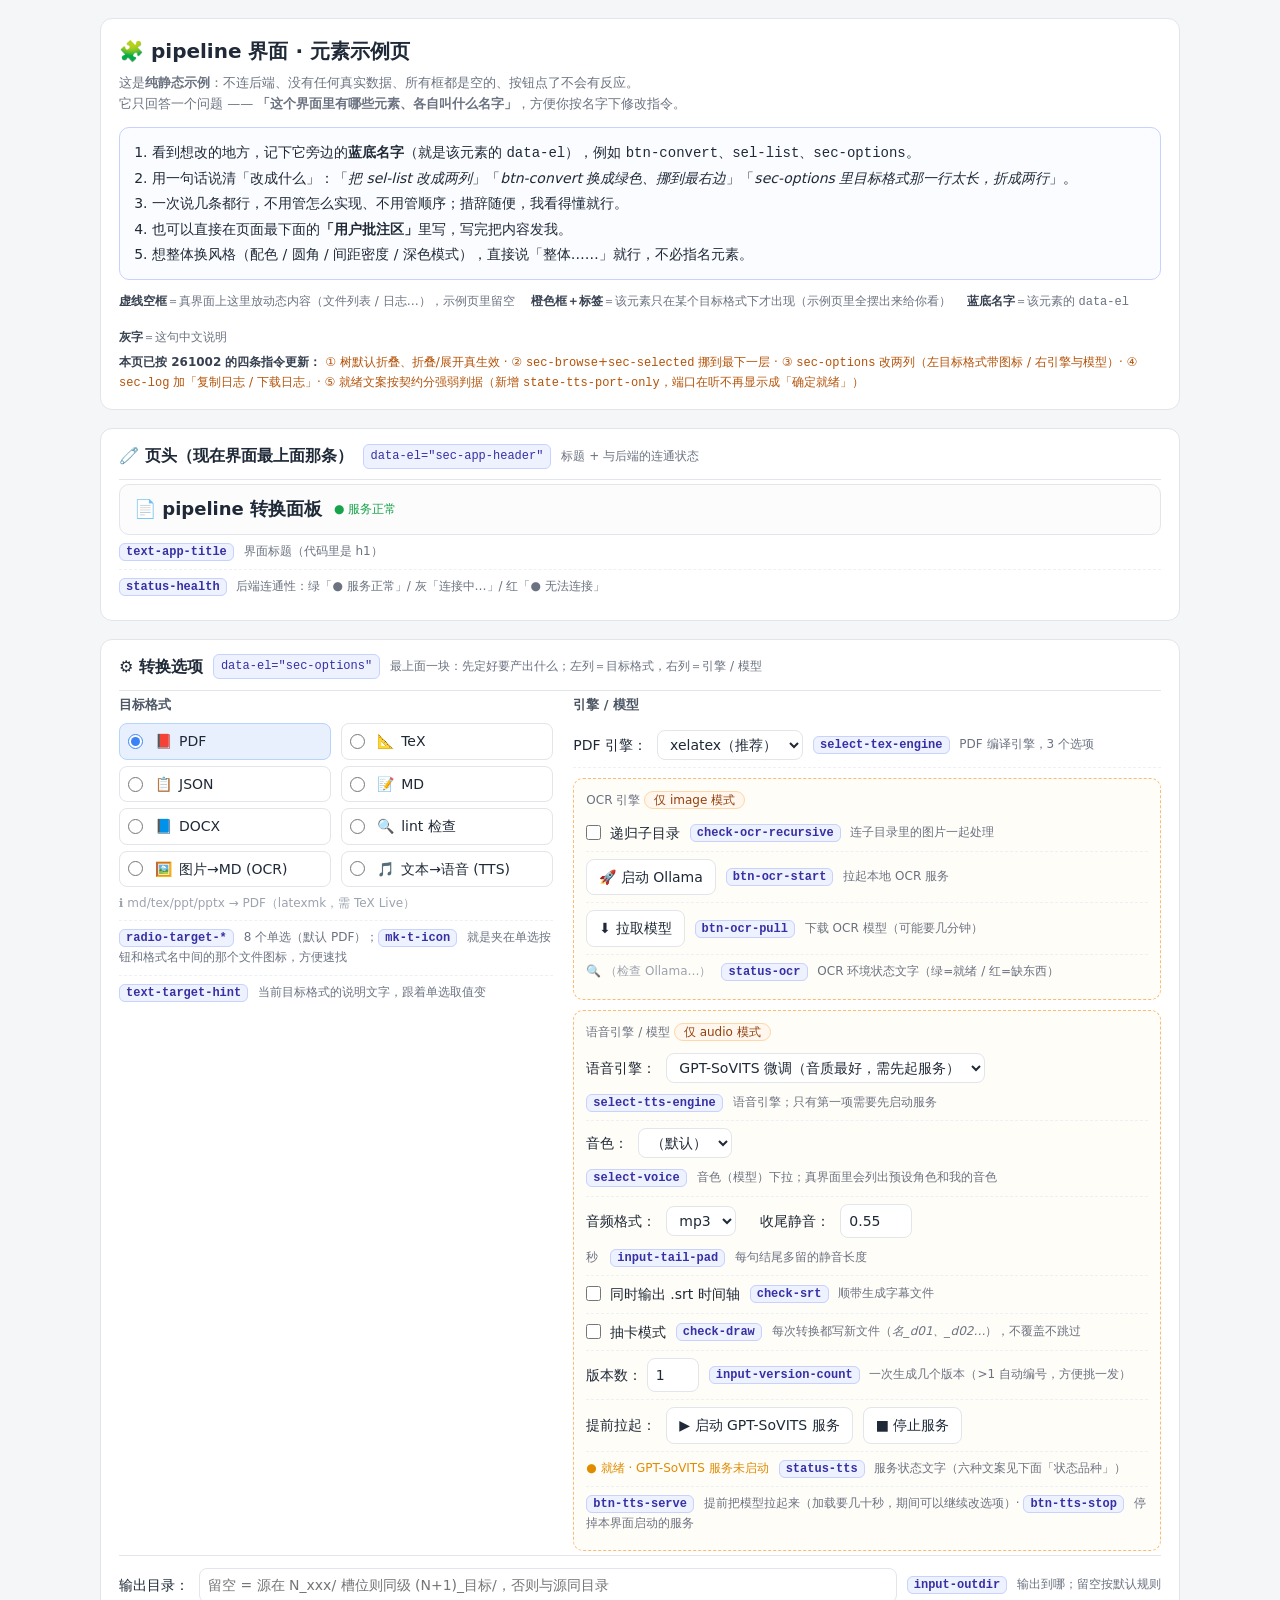
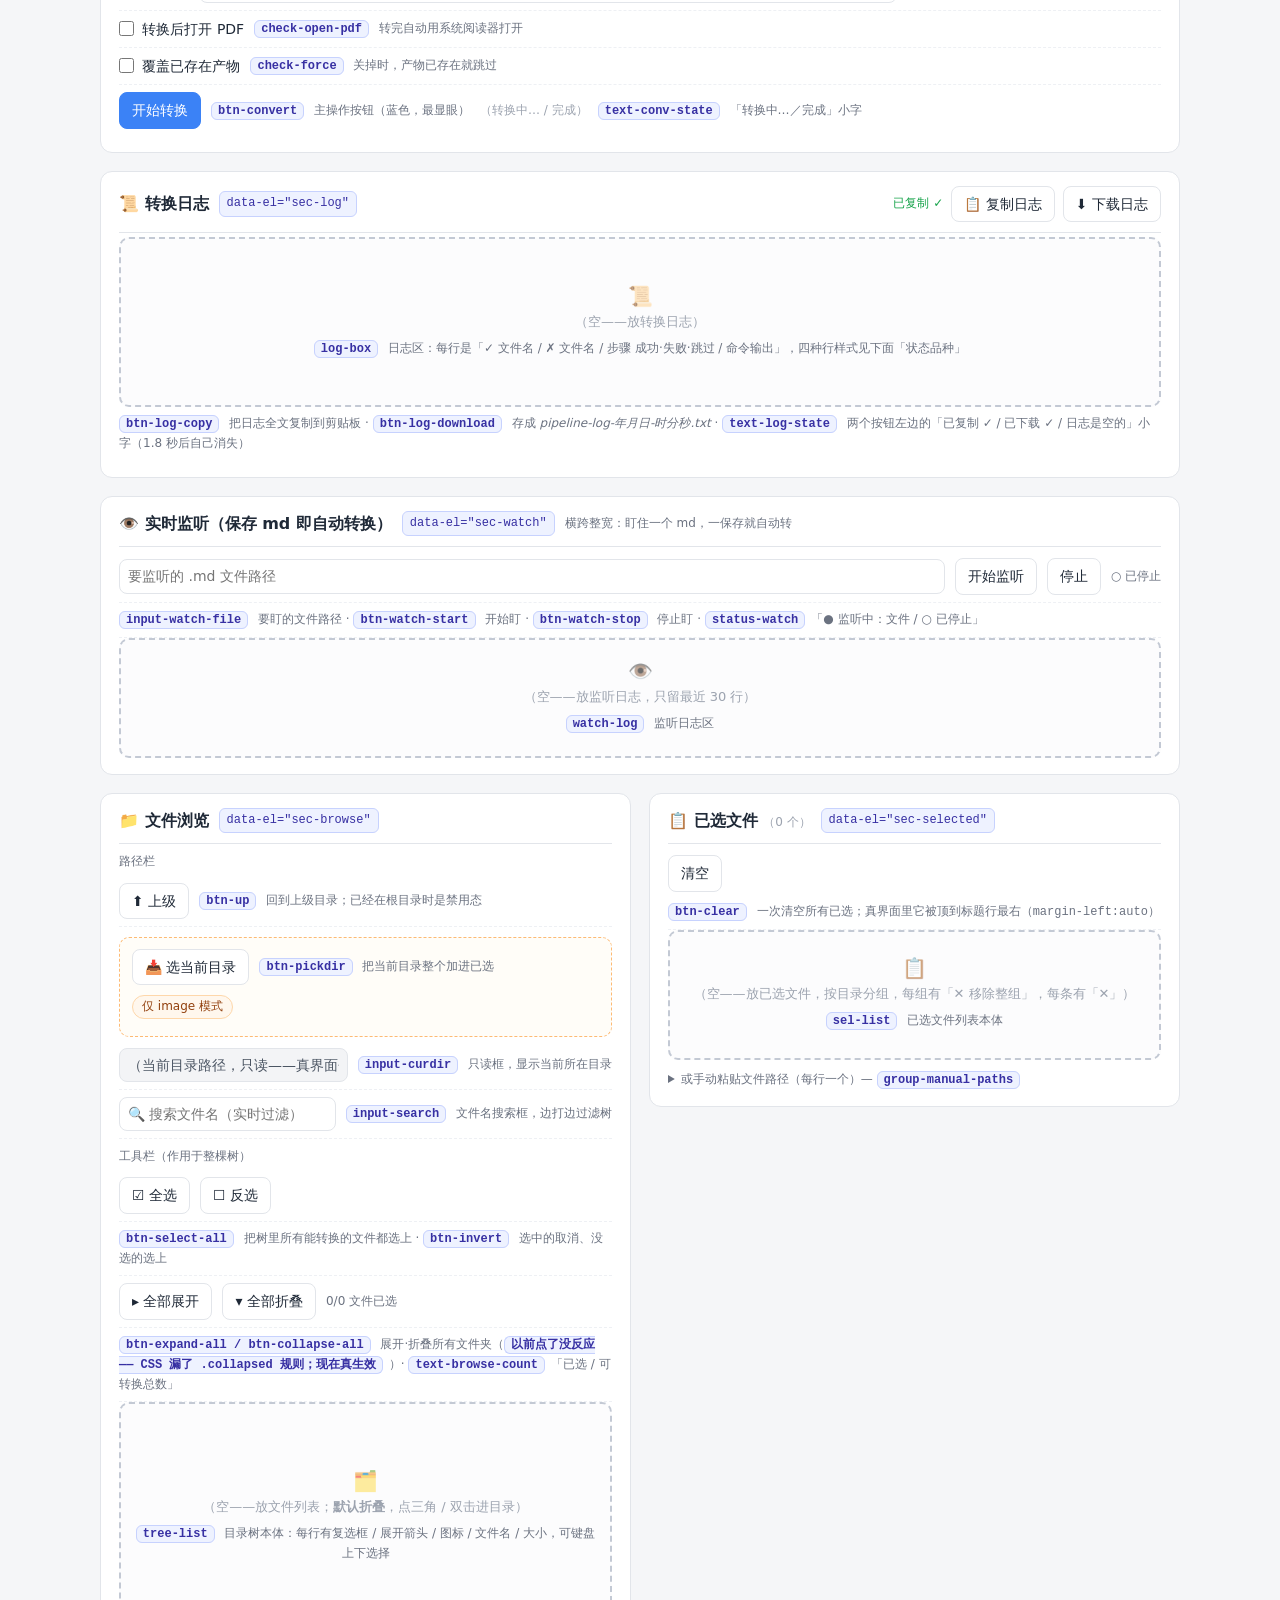
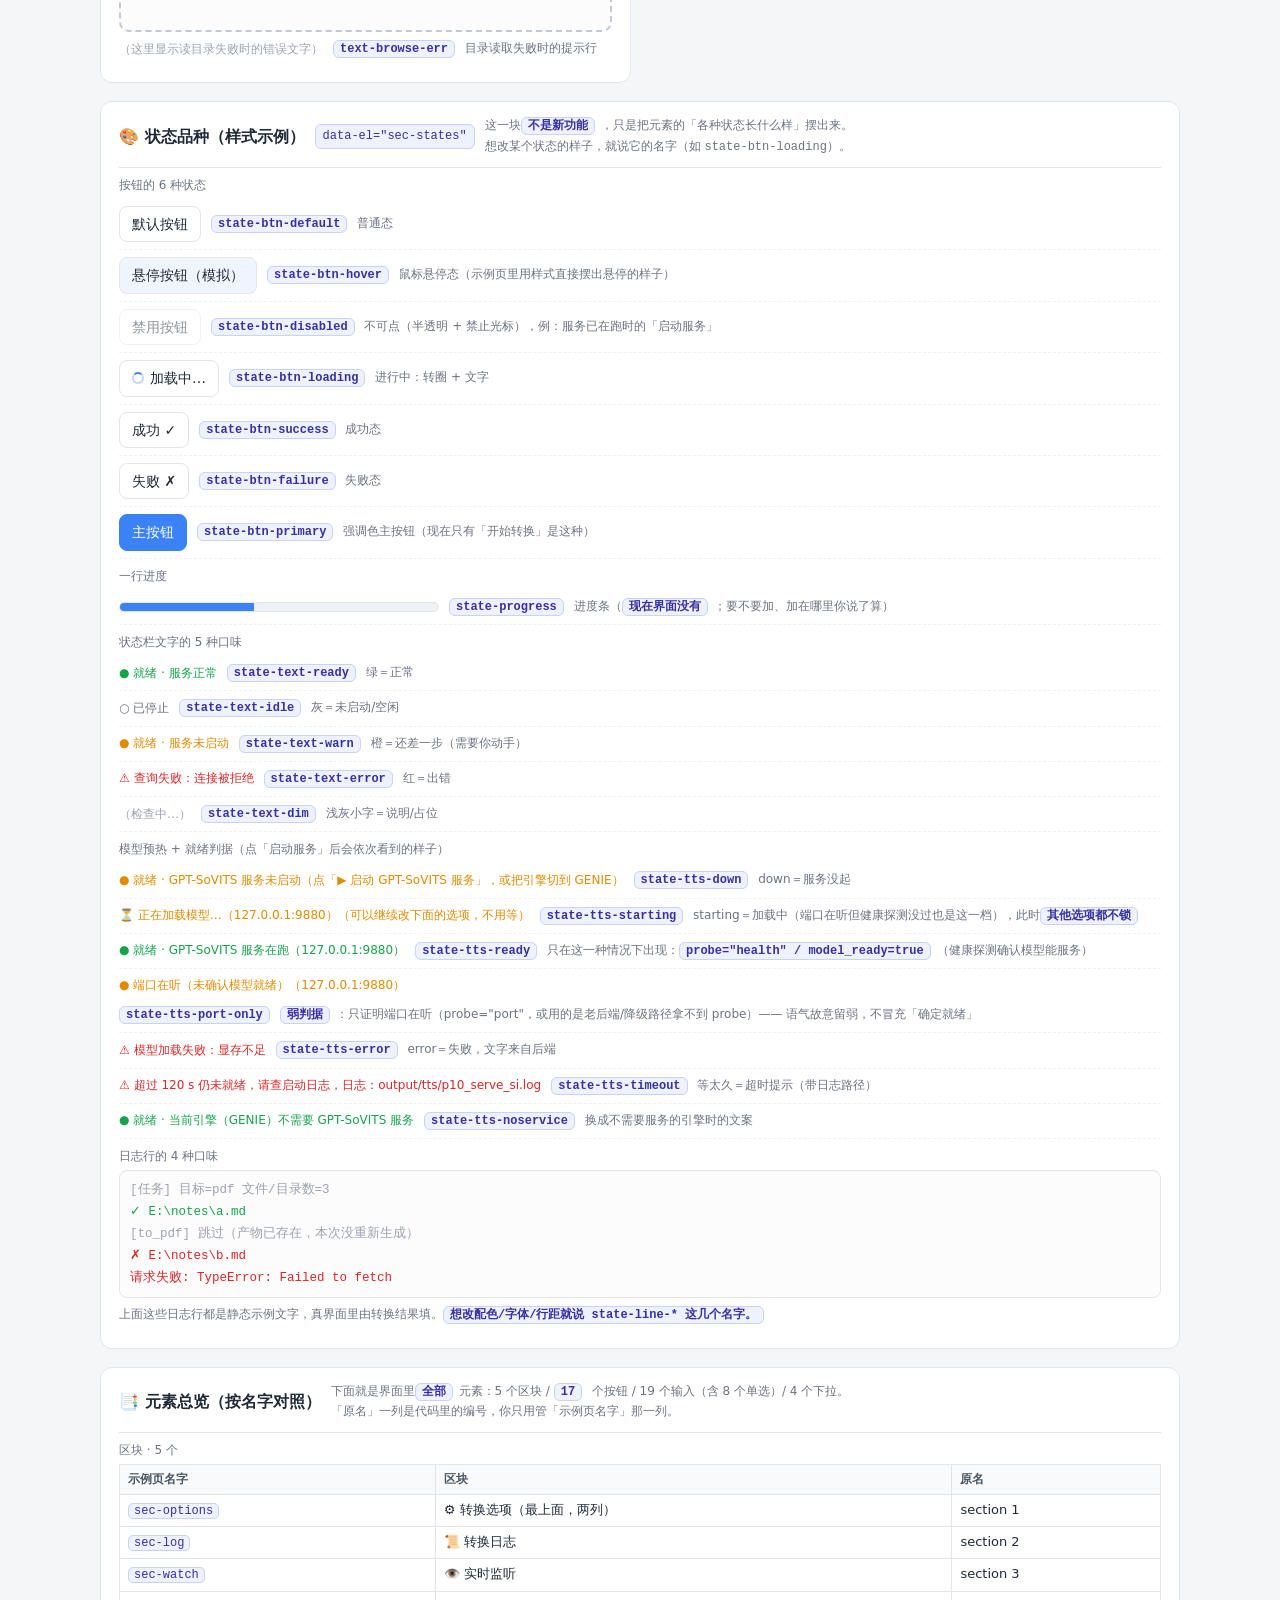
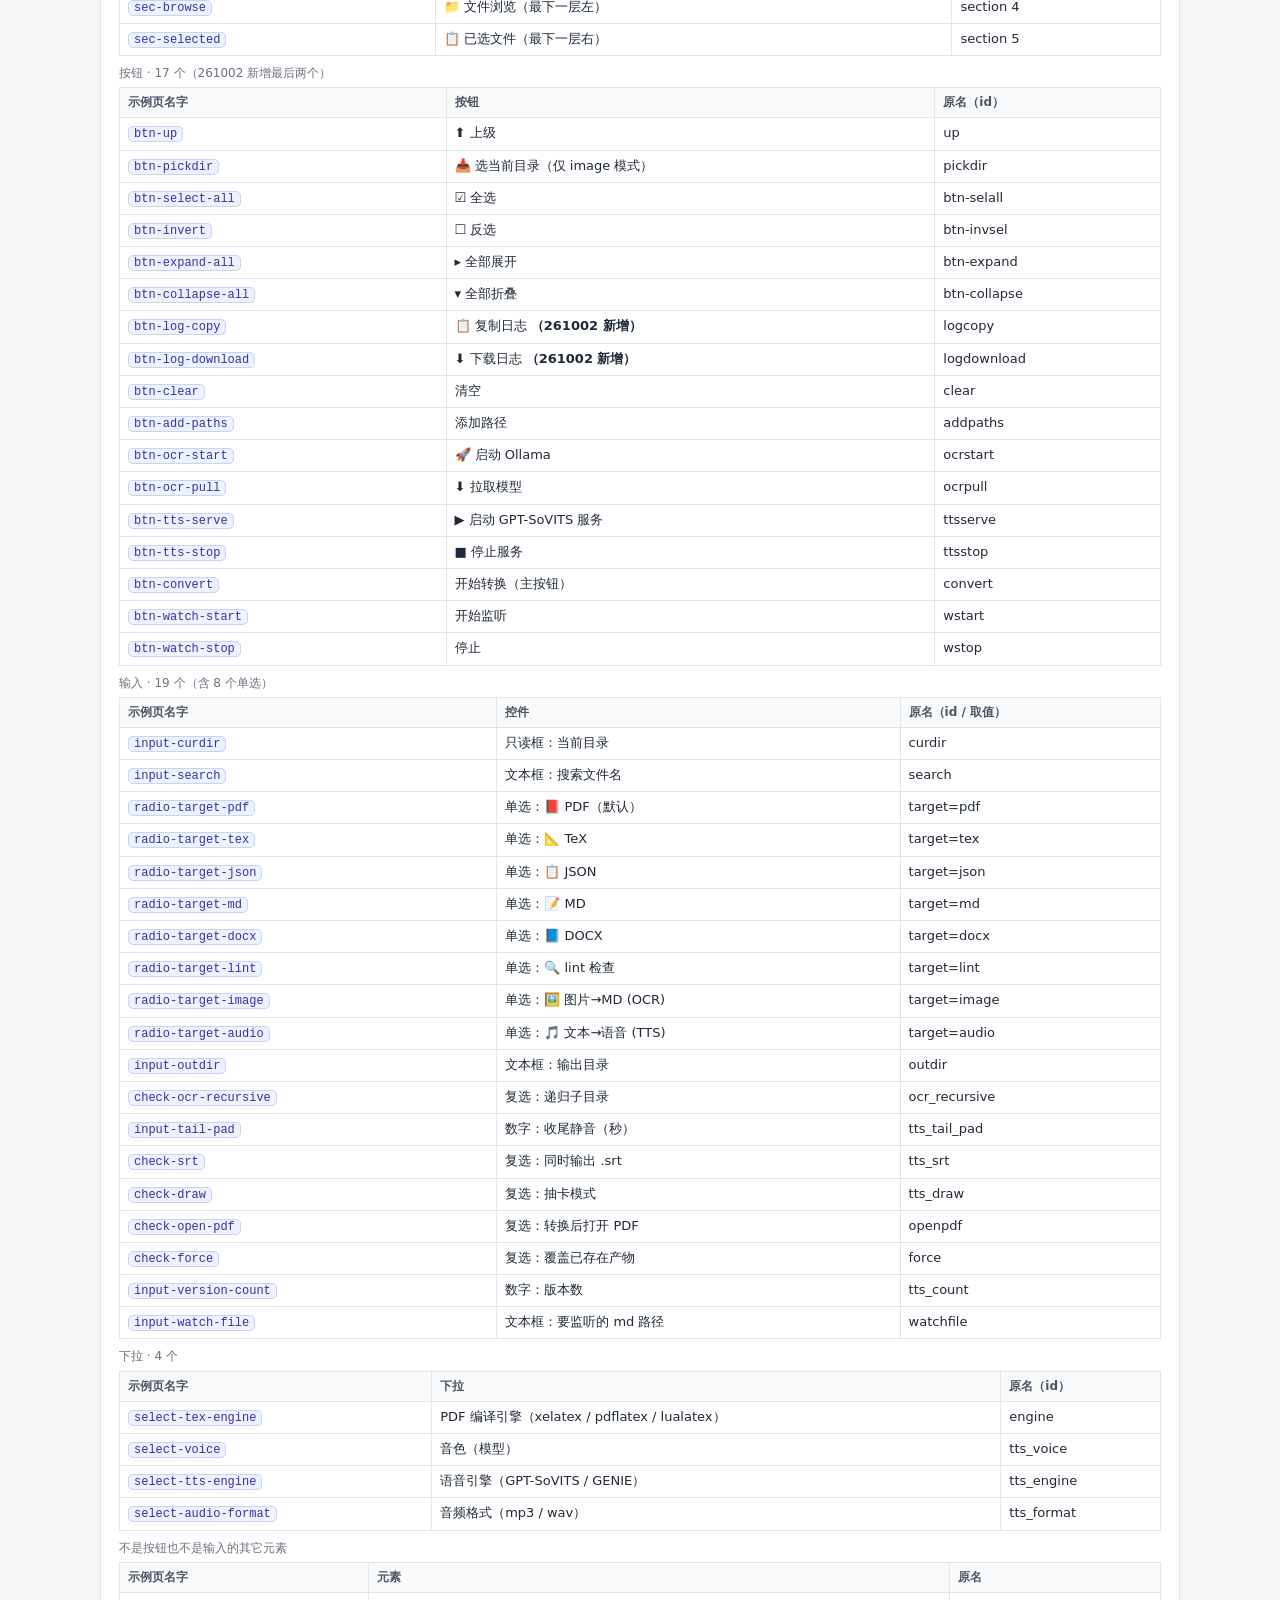
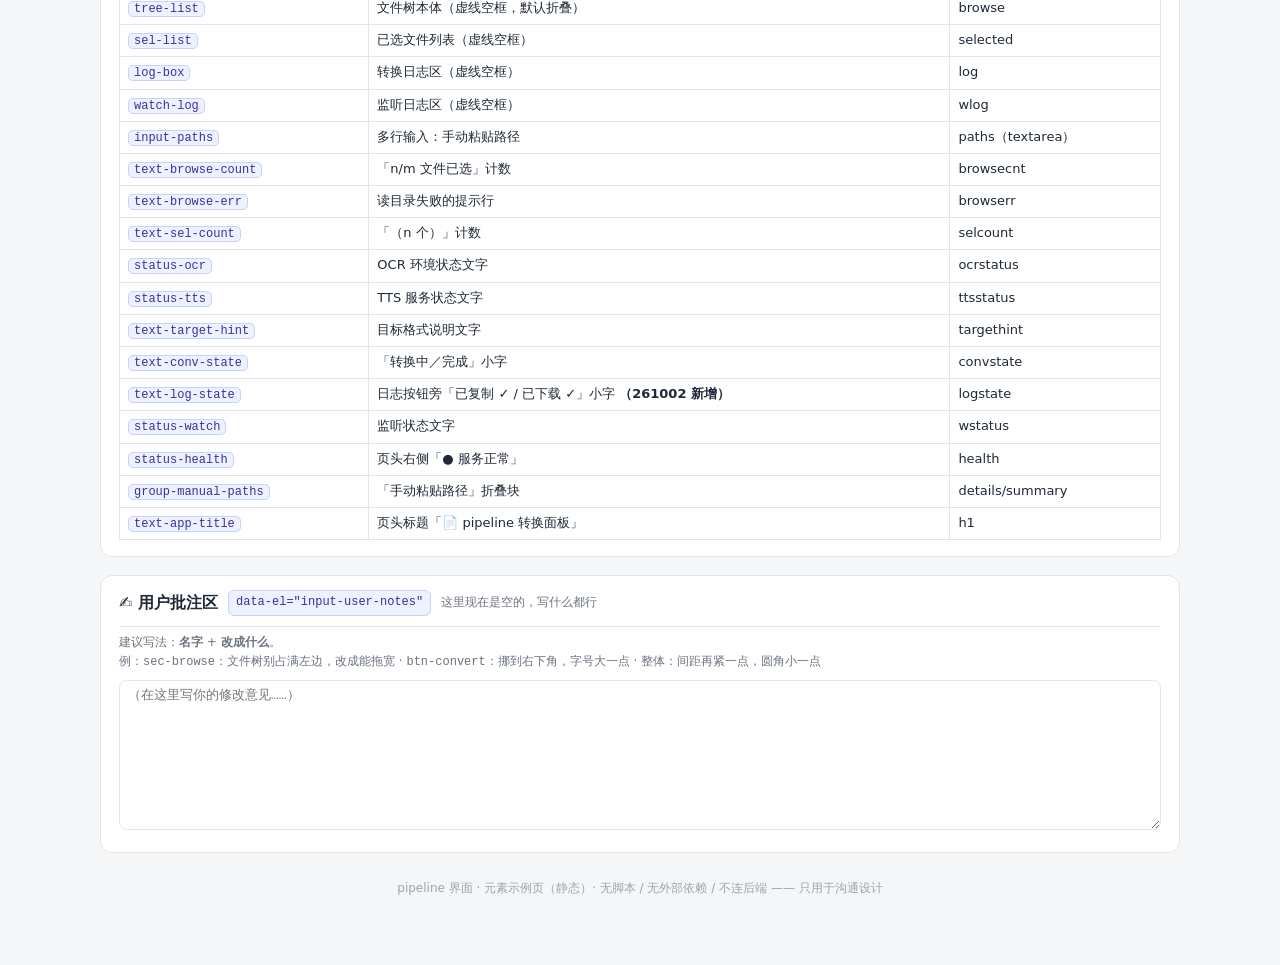
==== commit cb51d4bf: "fix(gui): 就绪文案按 §2.6 分强弱判据（probe=port 不再显示成「确定就绪」） 契约 §2.6 第 2 条：`probe === "port"` 只证明端口在听、没证明模型可服务" ====
--- a/docs/mockup.html
+++ b/docs/mockup.html
@@ -35,7 +35,8 @@
         ① 树默认折叠、折叠/展开真生效 ·
         ② <code>sec-browse</code>+<code>sec-selected</code> 挪到最下一层 ·
         ③ <code>sec-options</code> 改两列（左目标格式带图标 / 右引擎与模型）·
-        ④ <code>sec-log</code> 加「复制日志 / 下载日志」</span>
+        ④ <code>sec-log</code> 加「复制日志 / 下载日志」·
+        ⑤ 就绪文案按契约分强弱判据（新增 <code>state-tts-port-only</code>，端口在听不再显示成「确定就绪」）</span>
     </div>
   </header>
 
@@ -391,18 +392,22 @@
       <span class="mk-anno"><b>state-text-dim</b> 浅灰小字＝说明/占位</span>
     </div>
 
-    <p class="mk-cardsub">模型预热的 4 种状态（点「启动服务」后会依次看到的样子）</p>
+    <p class="mk-cardsub">模型预热 + 就绪判据（点「启动服务」后会依次看到的样子）</p>
     <div class="mk-row">
       <span class="status st-down" data-el="state-tts-down" data-demo="1">● 就绪 · GPT-SoVITS 服务未启动（点「▶ 启动 GPT-SoVITS 服务」，或把引擎切到 GENIE）</span>
       <span class="mk-anno"><b>state-tts-down</b> down＝服务没起</span>
     </div>
     <div class="mk-row">
       <span class="status st-starting" data-el="state-tts-starting" data-demo="1">⏳ 正在加载模型…（127.0.0.1:9880）（可以继续改下面的选项，不用等）</span>
-      <span class="mk-anno"><b>state-tts-starting</b> starting＝加载中，此时<b>其他选项都不锁</b></span>
+      <span class="mk-anno"><b>state-tts-starting</b> starting＝加载中（端口在听但健康探测没过也是这一档），此时<b>其他选项都不锁</b></span>
     </div>
     <div class="mk-row">
       <span class="status st-ready" data-el="state-tts-ready" data-demo="1">● 就绪 · GPT-SoVITS 服务在跑（127.0.0.1:9880）</span>
-      <span class="mk-anno"><b>state-tts-ready</b> ready＝可以转换了</span>
+      <span class="mk-anno"><b>state-tts-ready</b> 只在这一种情况下出现：<b>probe="health" / model_ready=true</b>（健康探测确认模型能服务）</span>
+    </div>
+    <div class="mk-row">
+      <span class="status st-down" data-el="state-tts-port-only" data-demo="1">● 端口在听（未确认模型就绪）（127.0.0.1:9880）</span>
+      <span class="mk-anno"><b>state-tts-port-only</b> <b>弱判据</b>：只证明端口在听（probe="port"，或用的是老后端/降级路径拿不到 probe）—— 语气故意留弱，不冒充「确定就绪」</span>
     </div>
     <div class="mk-row">
       <span class="status st-error" data-el="state-tts-error" data-demo="1">⚠ 模型加载失败：显存不足</span>
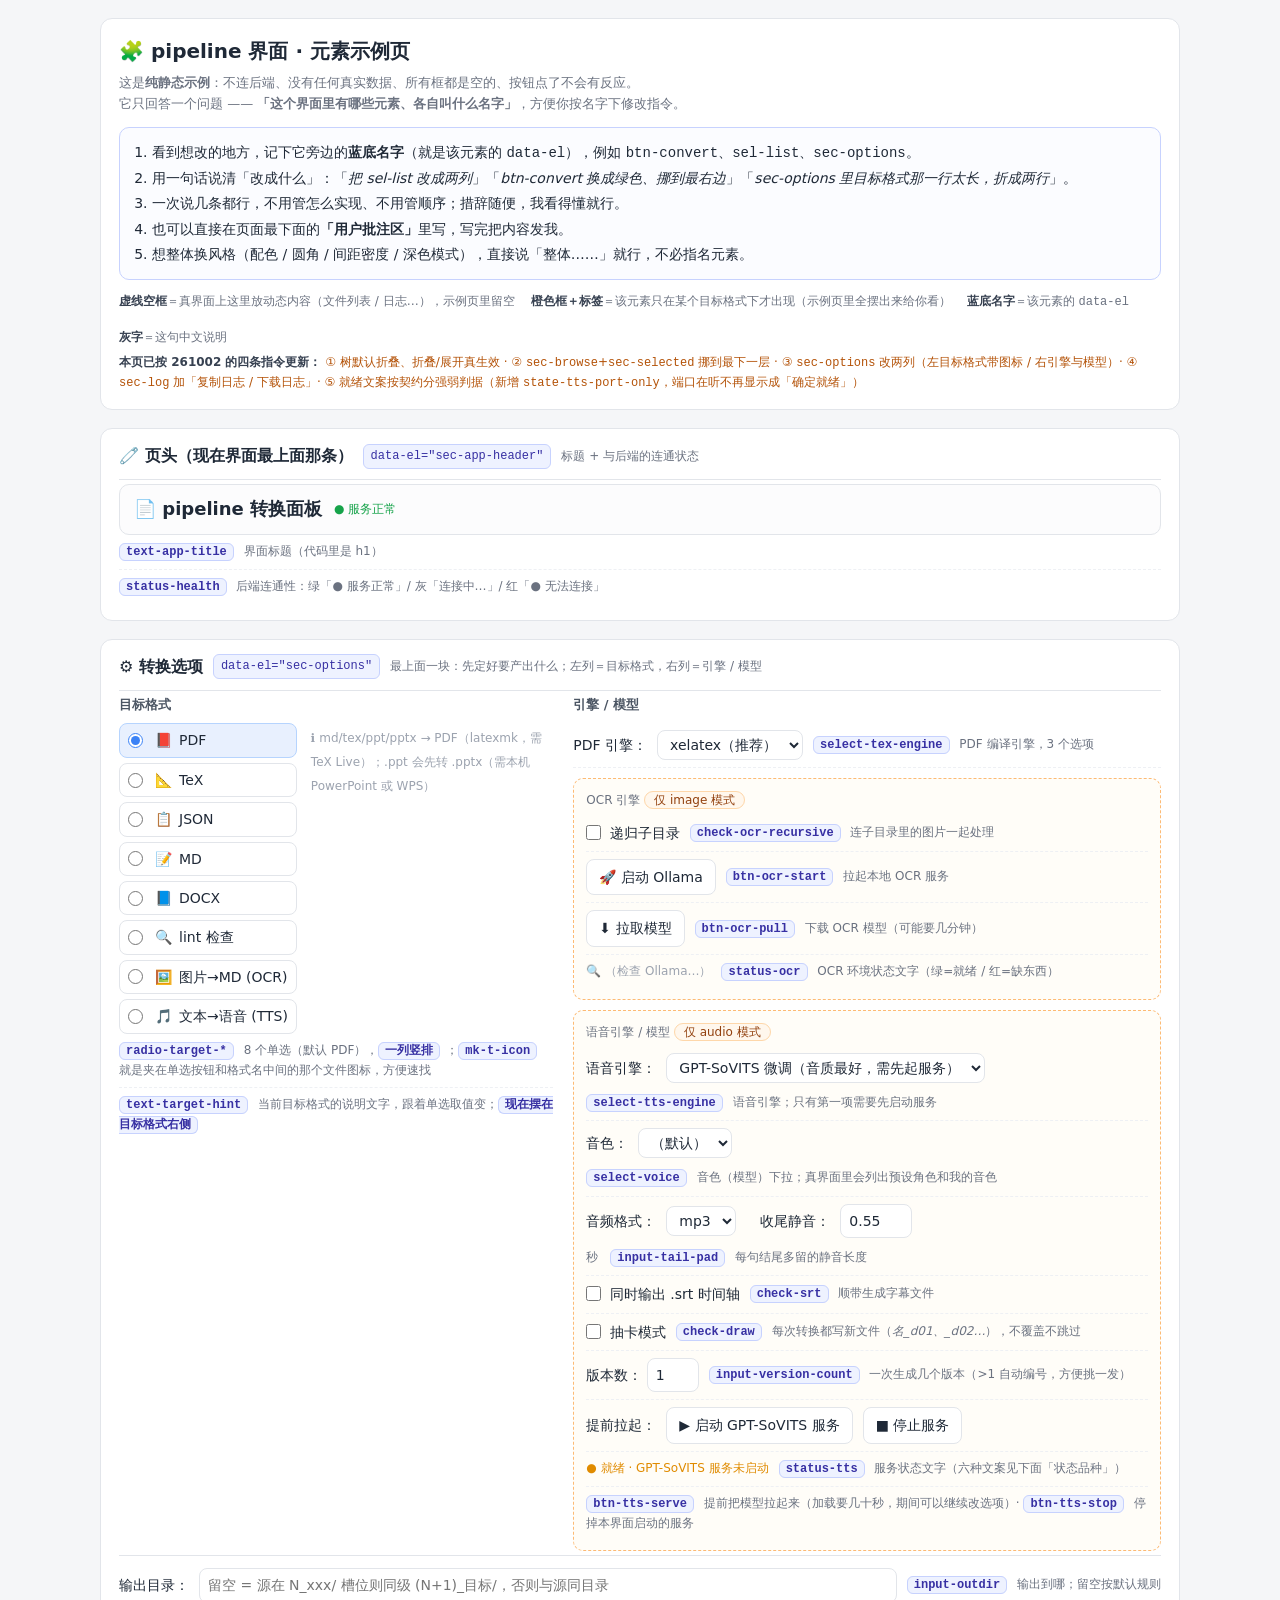
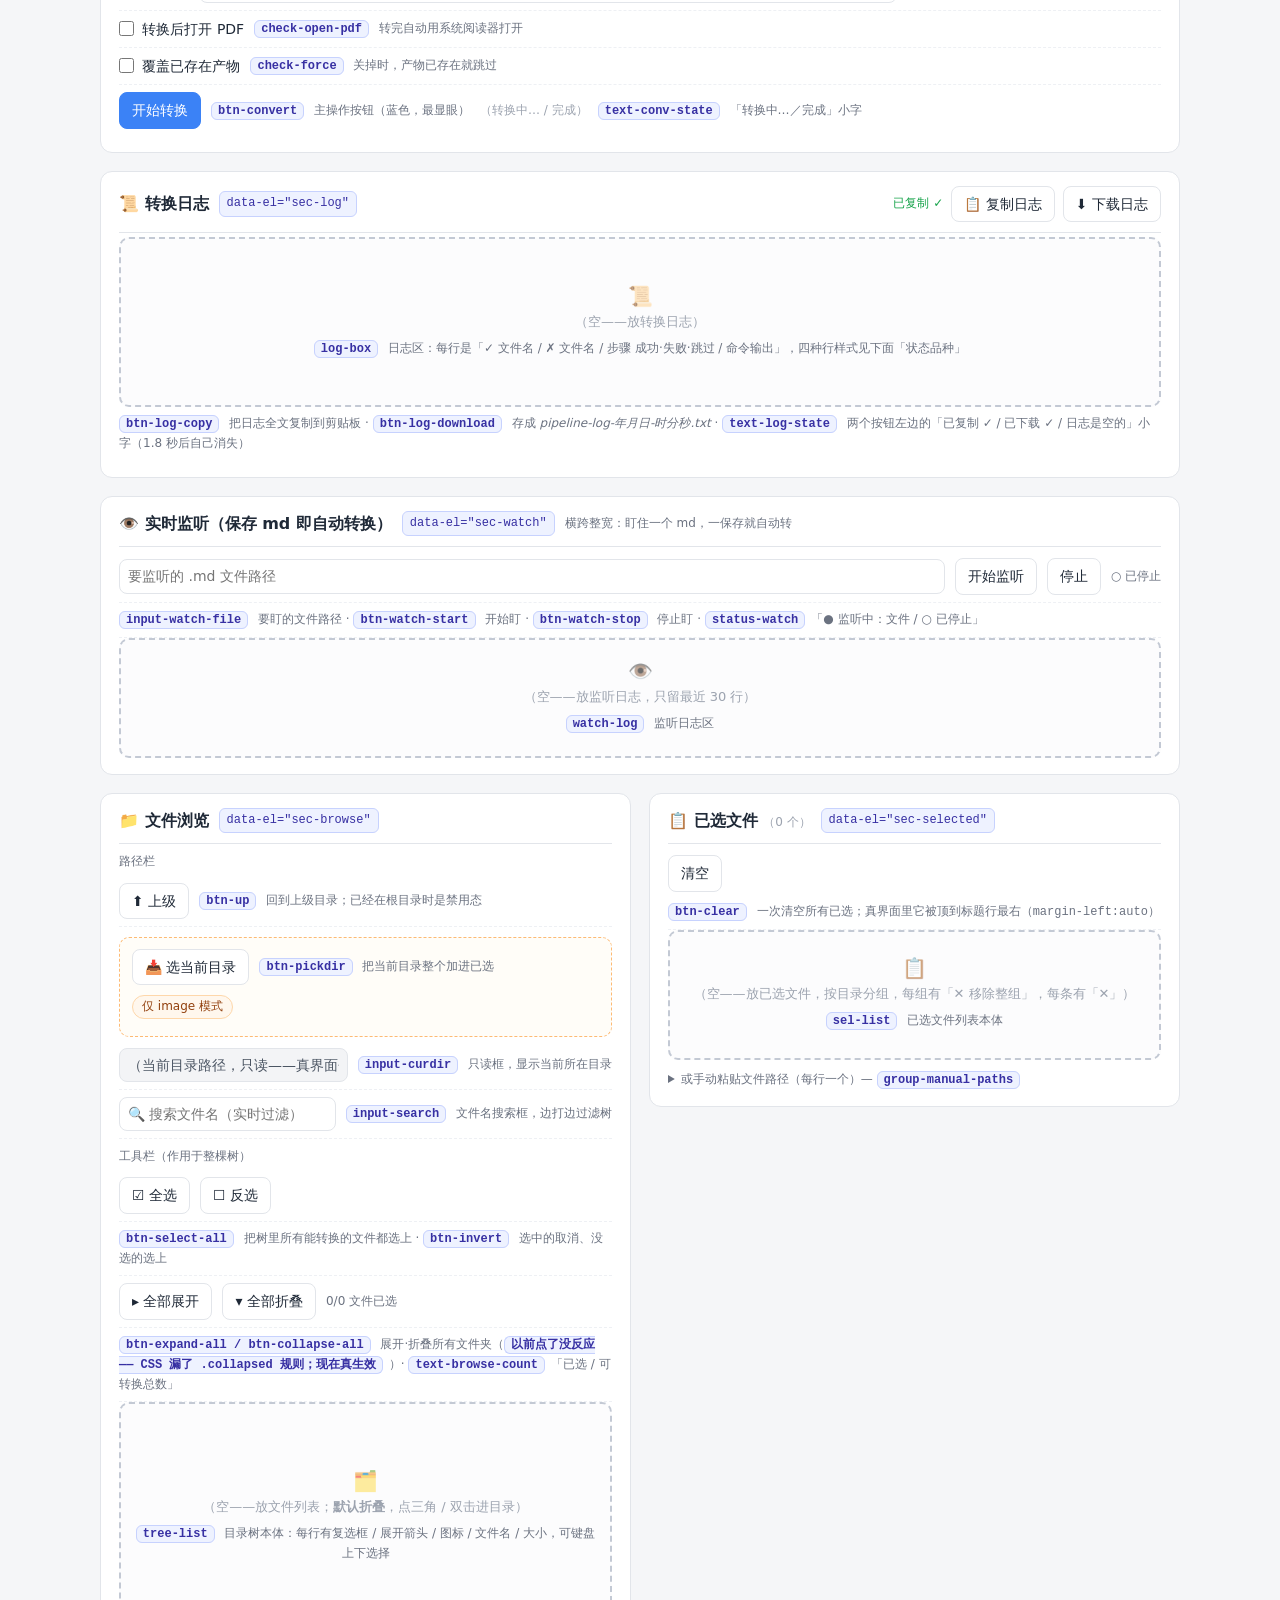
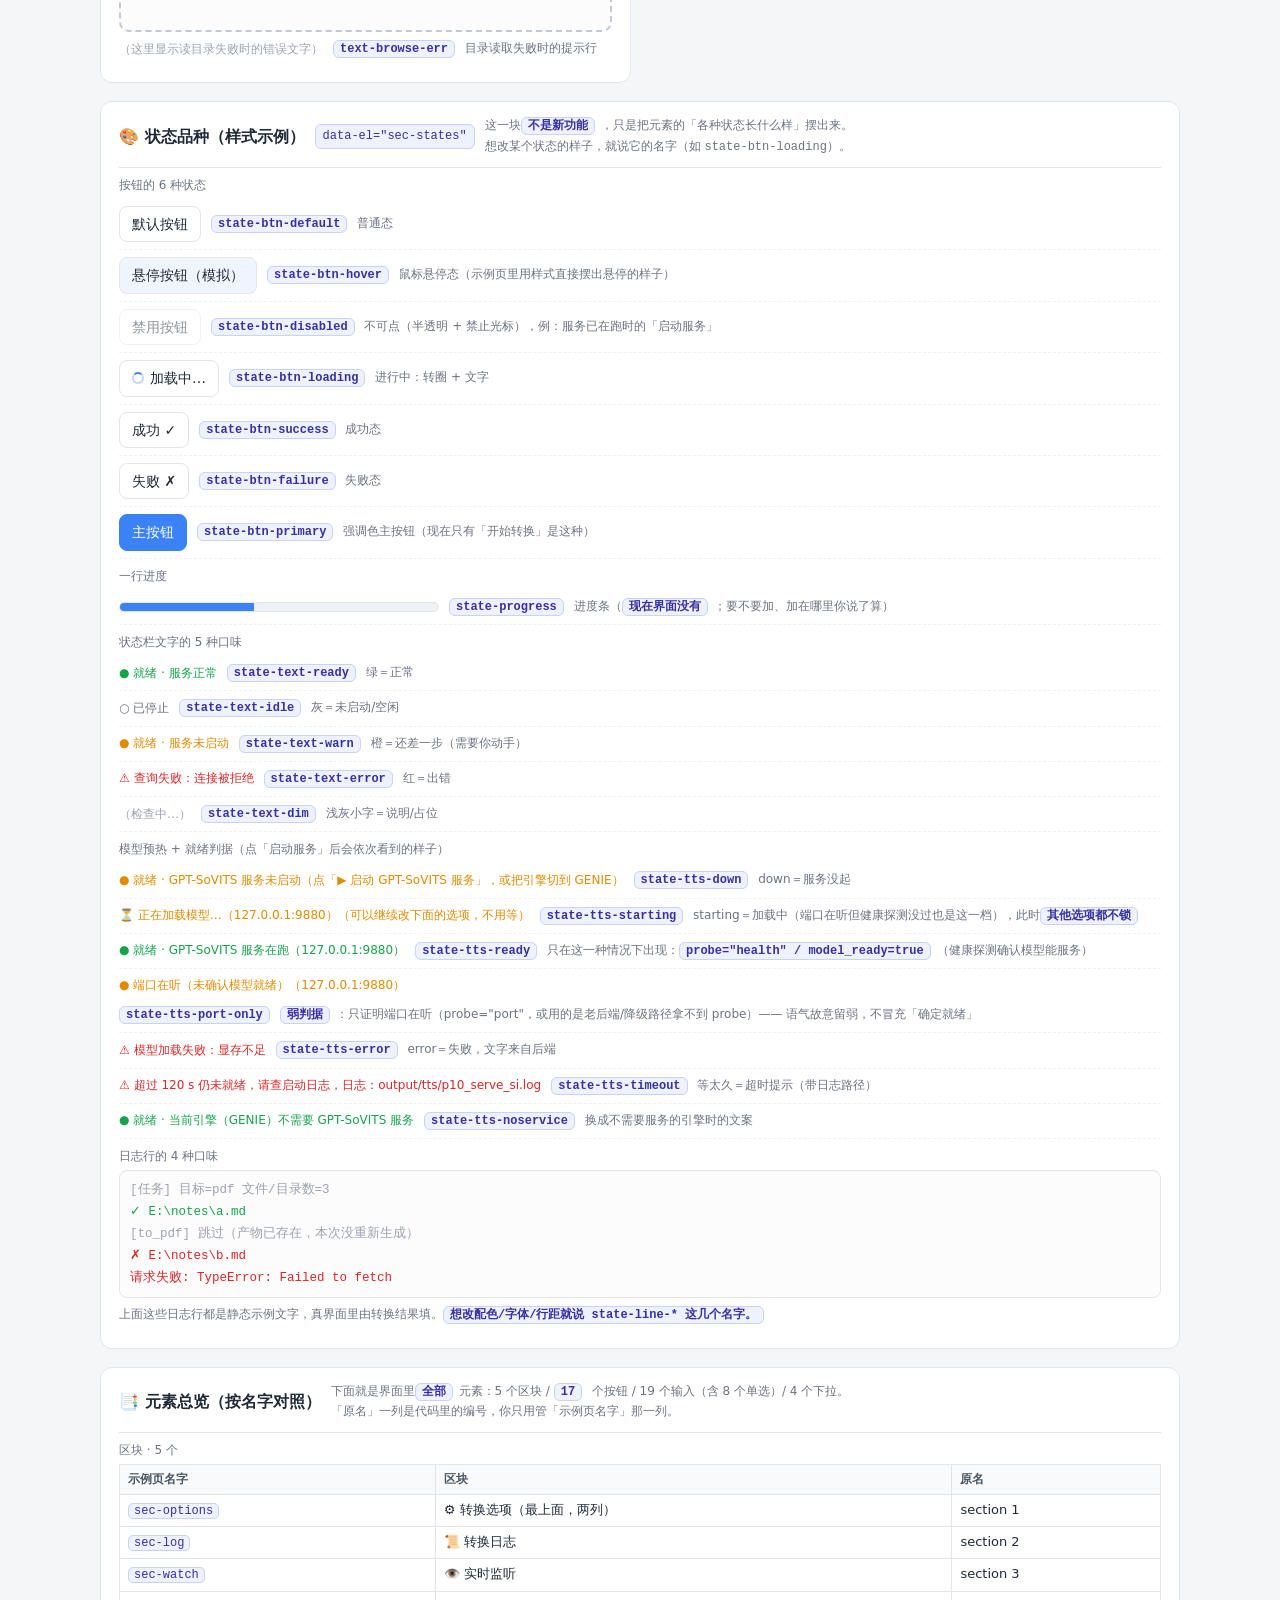
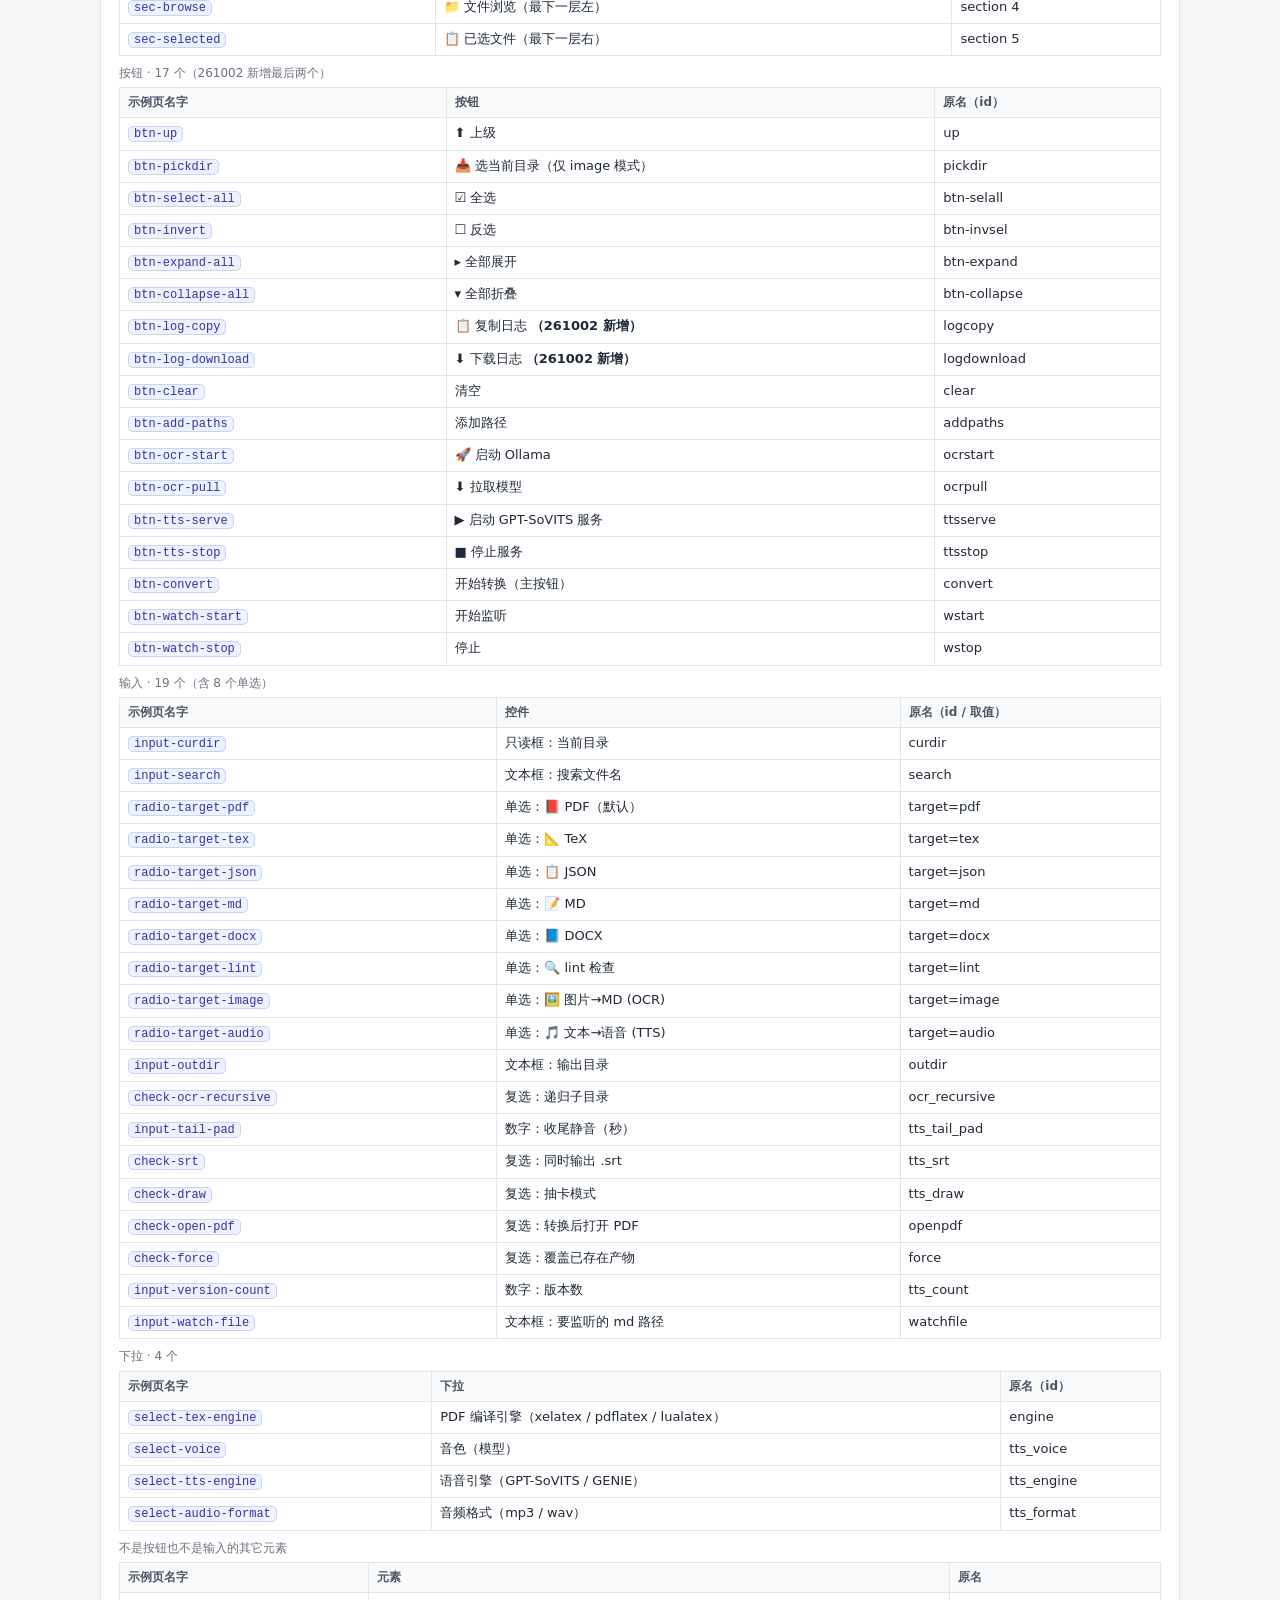
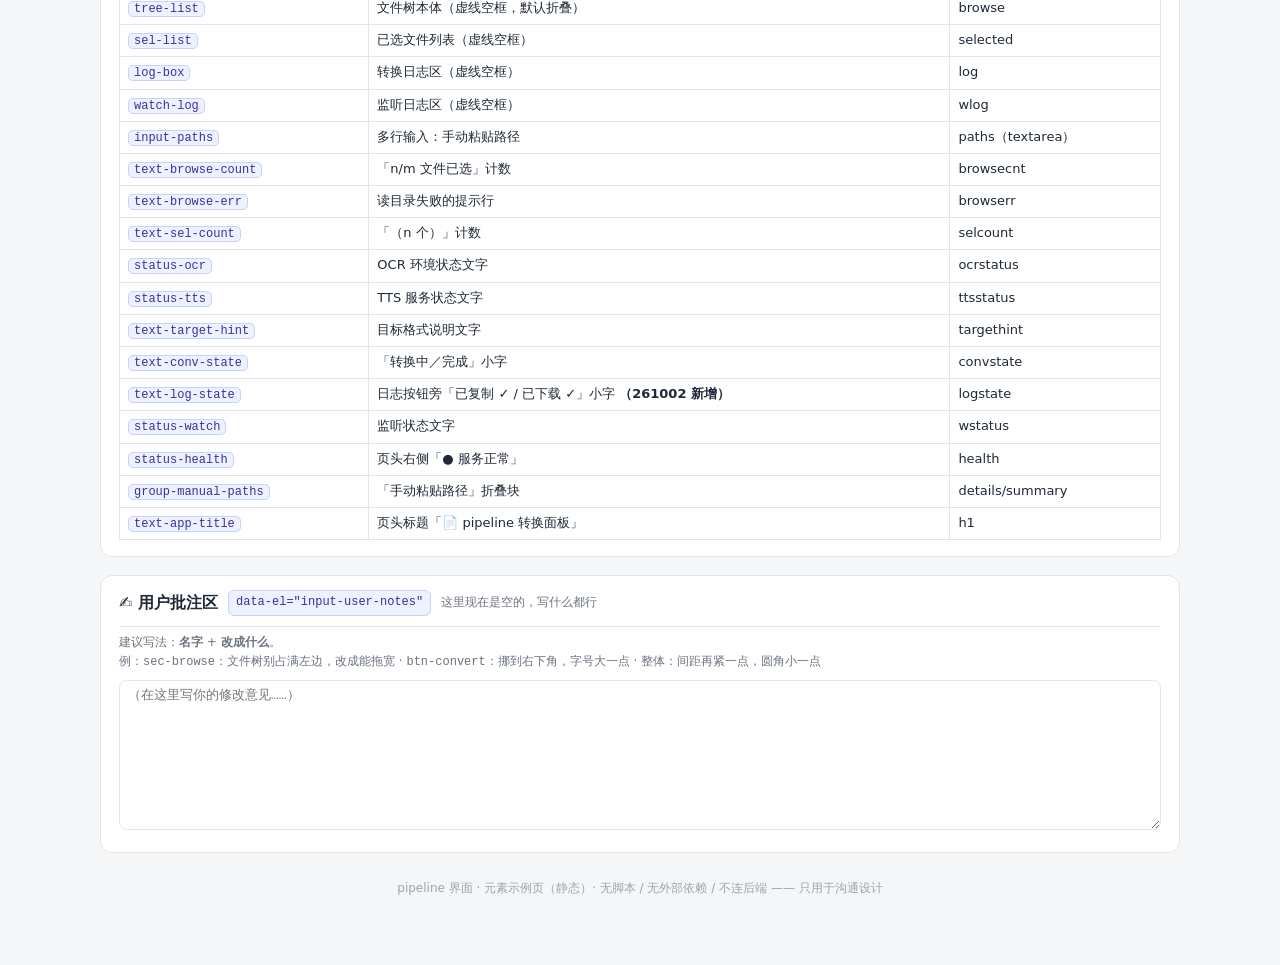
==== commit 24cd2549: "feat(gui): 目标格式 8 项改一列竖排，说明文字移到它右侧（用户 261002 追加） - index.html：`.target-list` 与 `#targethint` 包进新的 `." ====
--- a/docs/mockup.html
+++ b/docs/mockup.html
@@ -71,24 +71,27 @@
       <!-- 左列：目标格式 -->
       <div class="mk-opt-col">
         <h3 class="mk-col-title">目标格式</h3>
-        <div class="mk-target-list">
-          <label><input type="radio" name="mk-target" data-el="radio-target-pdf" data-prod="target=pdf" checked> <span class="mk-t-icon">📕</span>PDF</label>
-          <label><input type="radio" name="mk-target" data-el="radio-target-tex" data-prod="target=tex"> <span class="mk-t-icon">📐</span>TeX</label>
-          <label><input type="radio" name="mk-target" data-el="radio-target-json" data-prod="target=json"> <span class="mk-t-icon">📋</span>JSON</label>
-          <label><input type="radio" name="mk-target" data-el="radio-target-md" data-prod="target=md"> <span class="mk-t-icon">📝</span>MD</label>
-          <label><input type="radio" name="mk-target" data-el="radio-target-docx" data-prod="target=docx"> <span class="mk-t-icon">📘</span>DOCX</label>
-          <label><input type="radio" name="mk-target" data-el="radio-target-lint" data-prod="target=lint"> <span class="mk-t-icon">🔍</span>lint 检查</label>
-          <label><input type="radio" name="mk-target" data-el="radio-target-image" data-prod="target=image"> <span class="mk-t-icon">🖼️</span>图片→MD (OCR)</label>
-          <label><input type="radio" name="mk-target" data-el="radio-target-audio" data-prod="target=audio"> <span class="mk-t-icon">🎵</span>文本→语音 (TTS)</label>
+        <!-- 8 个选项一列竖排，说明文字摆在它右侧 -->
+        <div class="mk-target-wrap">
+          <div class="mk-target-list">
+            <label><input type="radio" name="mk-target" data-el="radio-target-pdf" data-prod="target=pdf" checked> <span class="mk-t-icon">📕</span>PDF</label>
+            <label><input type="radio" name="mk-target" data-el="radio-target-tex" data-prod="target=tex"> <span class="mk-t-icon">📐</span>TeX</label>
+            <label><input type="radio" name="mk-target" data-el="radio-target-json" data-prod="target=json"> <span class="mk-t-icon">📋</span>JSON</label>
+            <label><input type="radio" name="mk-target" data-el="radio-target-md" data-prod="target=md"> <span class="mk-t-icon">📝</span>MD</label>
+            <label><input type="radio" name="mk-target" data-el="radio-target-docx" data-prod="target=docx"> <span class="mk-t-icon">📘</span>DOCX</label>
+            <label><input type="radio" name="mk-target" data-el="radio-target-lint" data-prod="target=lint"> <span class="mk-t-icon">🔍</span>lint 检查</label>
+            <label><input type="radio" name="mk-target" data-el="radio-target-image" data-prod="target=image"> <span class="mk-t-icon">🖼️</span>图片→MD (OCR)</label>
+            <label><input type="radio" name="mk-target" data-el="radio-target-audio" data-prod="target=audio"> <span class="mk-t-icon">🎵</span>文本→语音 (TTS)</label>
+          </div>
+          <div class="mk-target-hint">
+            <span class="status st-dim" data-el="text-target-hint" data-prod="targethint">ℹ md/tex/ppt/pptx → PDF（latexmk，需 TeX Live）；.ppt 会先转 .pptx（需本机 PowerPoint 或 WPS）</span>
+          </div>
         </div>
         <div class="mk-row">
-          <span class="status st-dim" data-el="text-target-hint" data-prod="targethint">ℹ md/tex/ppt/pptx → PDF（latexmk，需 TeX Live）</span>
+          <span class="mk-anno"><b>radio-target-*</b> 8 个单选（默认 PDF），<b>一列竖排</b>；<b>mk-t-icon</b> 就是夹在单选按钮和格式名中间的那个文件图标，方便速找</span>
         </div>
         <div class="mk-row">
-          <span class="mk-anno"><b>radio-target-*</b> 8 个单选（默认 PDF）；<b>mk-t-icon</b> 就是夹在单选按钮和格式名中间的那个文件图标，方便速找</span>
-        </div>
-        <div class="mk-row">
-          <span class="mk-anno"><b>text-target-hint</b> 当前目标格式的说明文字，跟着单选取值变</span>
+          <span class="mk-anno"><b>text-target-hint</b> 当前目标格式的说明文字，跟着单选取值变；<b>现在摆在目标格式右侧</b></span>
         </div>
       </div>
 
--- a/docs/mockup.css
+++ b/docs/mockup.css
@@ -53,8 +53,11 @@
 .mk-opt-cols{display:grid;grid-template-columns:minmax(0,0.85fr) minmax(0,1.15fr);gap:20px;}
 .mk-opt-col{min-width:0;}
 .mk-col-title{margin:0 0 8px;font-size:13px;font-weight:600;color:#4b5563;}
-.mk-target-list{display:grid;grid-template-columns:repeat(2,minmax(0,1fr));gap:6px 10px;}
-.mk-target-list label{display:flex;align-items:center;gap:6px;padding:6px 8px;cursor:pointer;
+/* ── 8 个目标格式一列竖排；说明文字摆它右侧 ── */
+.mk-target-wrap{display:grid;grid-template-columns:auto minmax(0,1fr);gap:14px;align-items:start;}
+.mk-target-hint{min-width:0;padding-top:3px;line-height:1.7;}
+.mk-target-list{display:grid;grid-template-columns:minmax(0,1fr);gap:5px;}
+.mk-target-list label{display:flex;align-items:center;gap:6px;padding:5px 8px;cursor:pointer;
                       border:1px solid var(--line);border-radius:8px;background:#fff;}
 .mk-target-list label:hover{background:var(--hover-bg);}
 .mk-target-list label:has(input:checked){background:var(--sel-bg);border-color:var(--focus);}
@@ -65,7 +68,7 @@
 .mk-h2-tools .mk-anno{min-width:56px;text-align:right;}
 .mk-push-right{margin-left:auto;}
 .mk-two{display:grid;grid-template-columns:minmax(0,1fr) minmax(0,1fr);gap:18px;align-items:start;}
-@media (max-width: 900px){ .mk-opt-cols,.mk-target-list,.mk-two{grid-template-columns:1fr;} }
+@media (max-width: 900px){ .mk-opt-cols,.mk-target-list,.mk-two{grid-template-columns:1fr;} .mk-target-wrap{grid-template-columns:1fr;} }
 
 /* ── 生产界面的页头（示例页里照着摆一条） ── */
 .mk-prodhead{display:flex;align-items:center;gap:12px;flex-wrap:wrap;
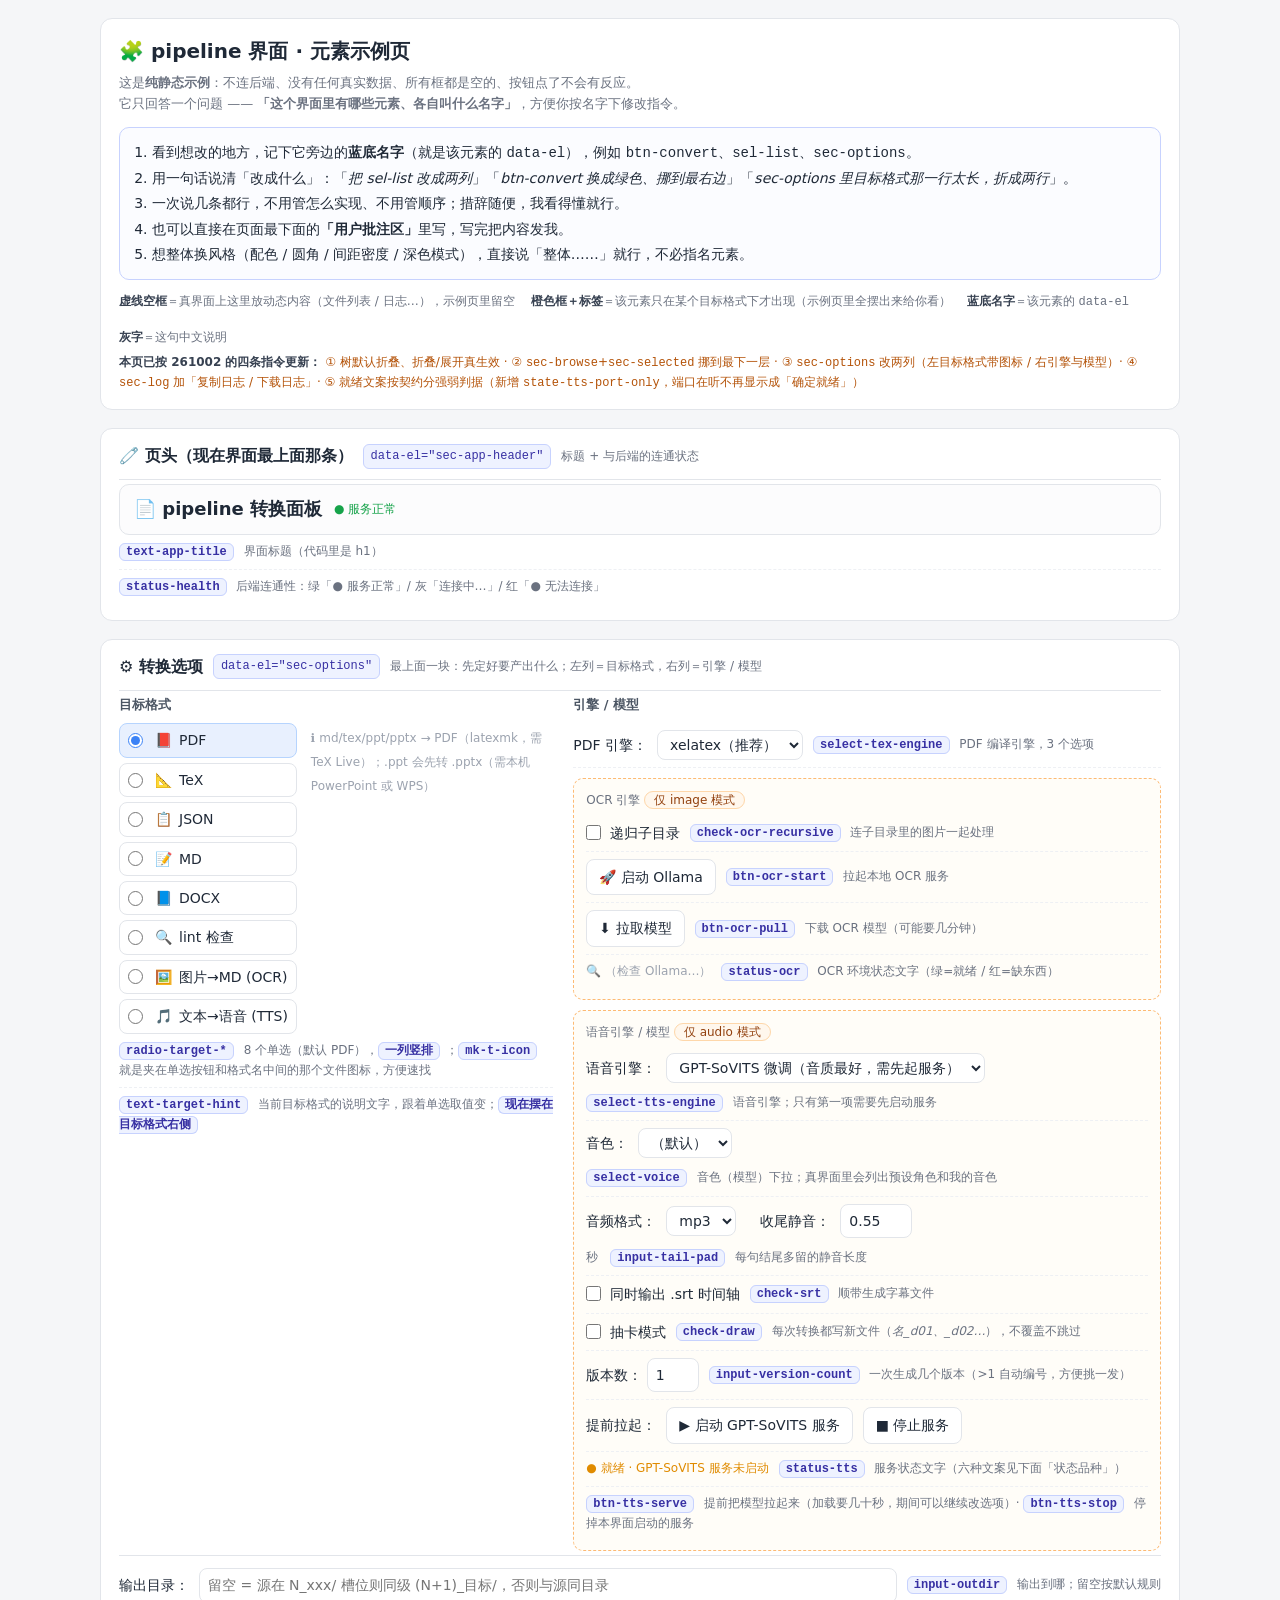
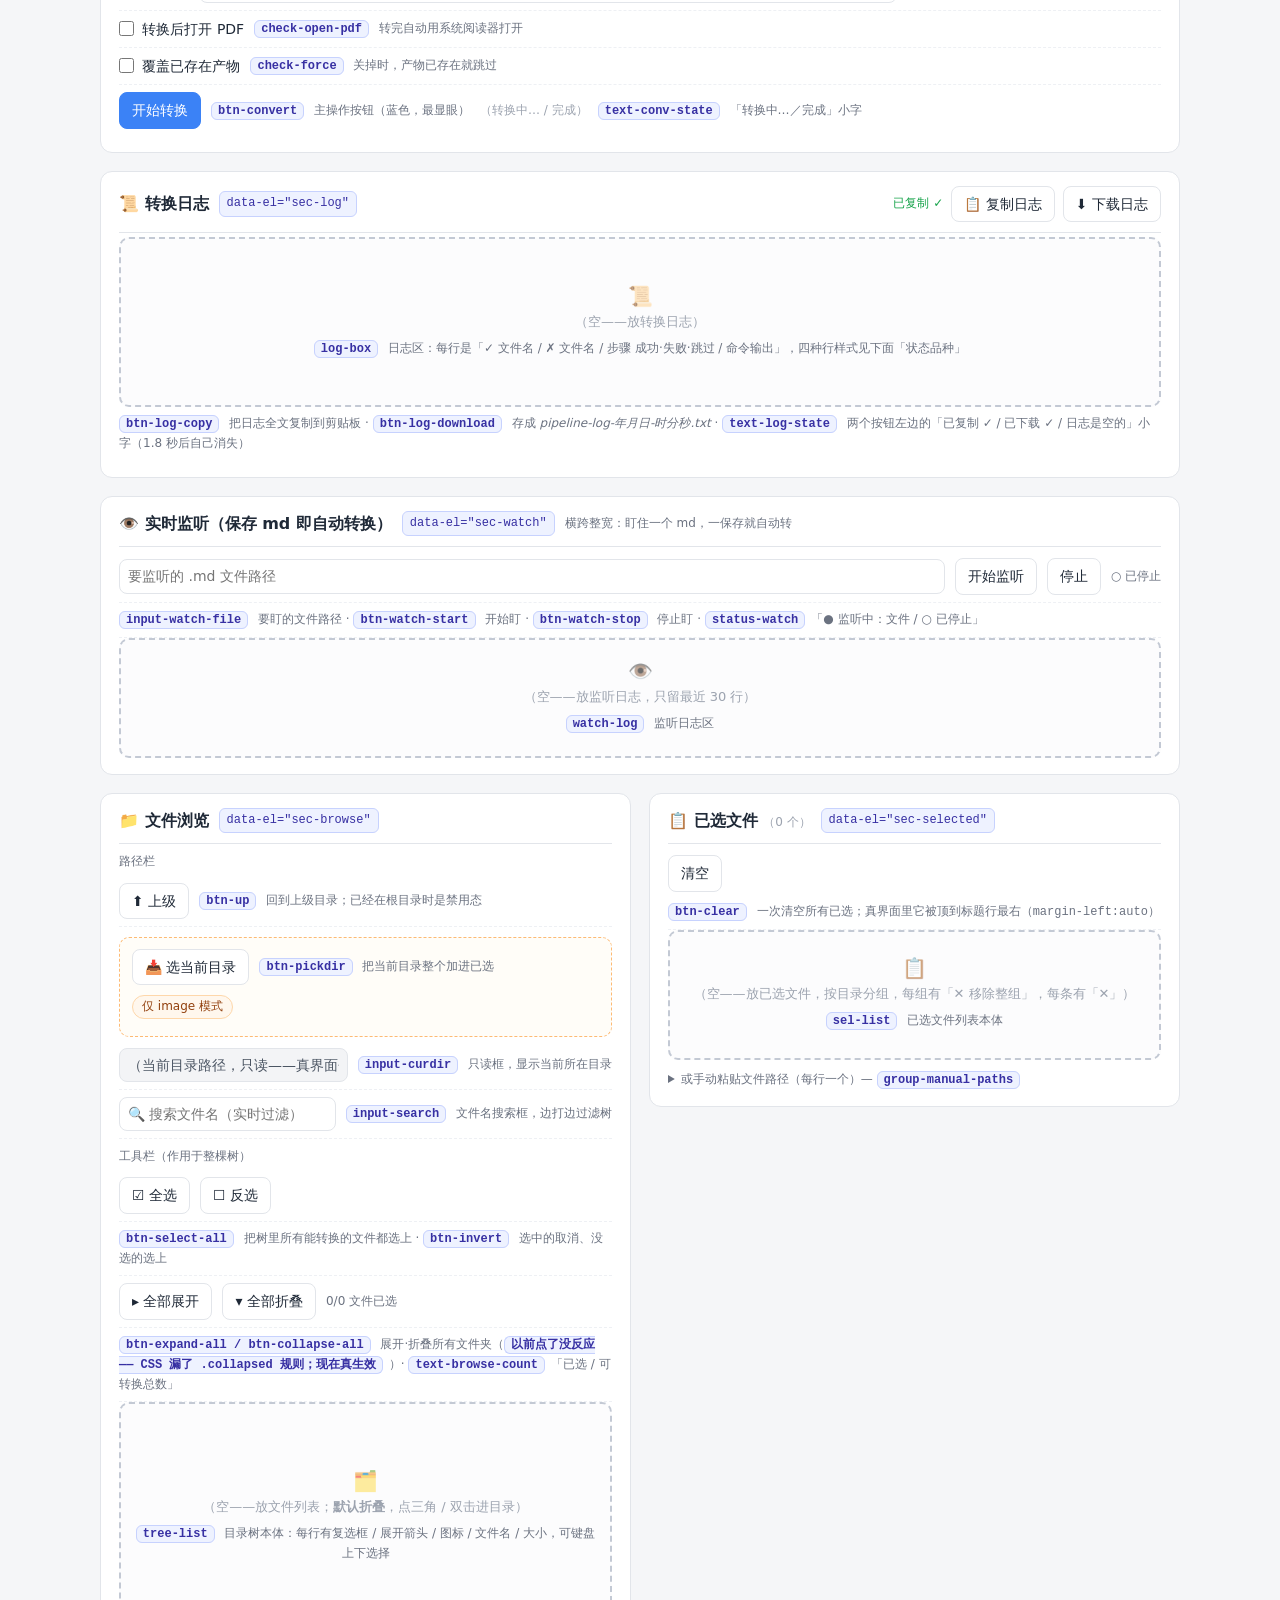
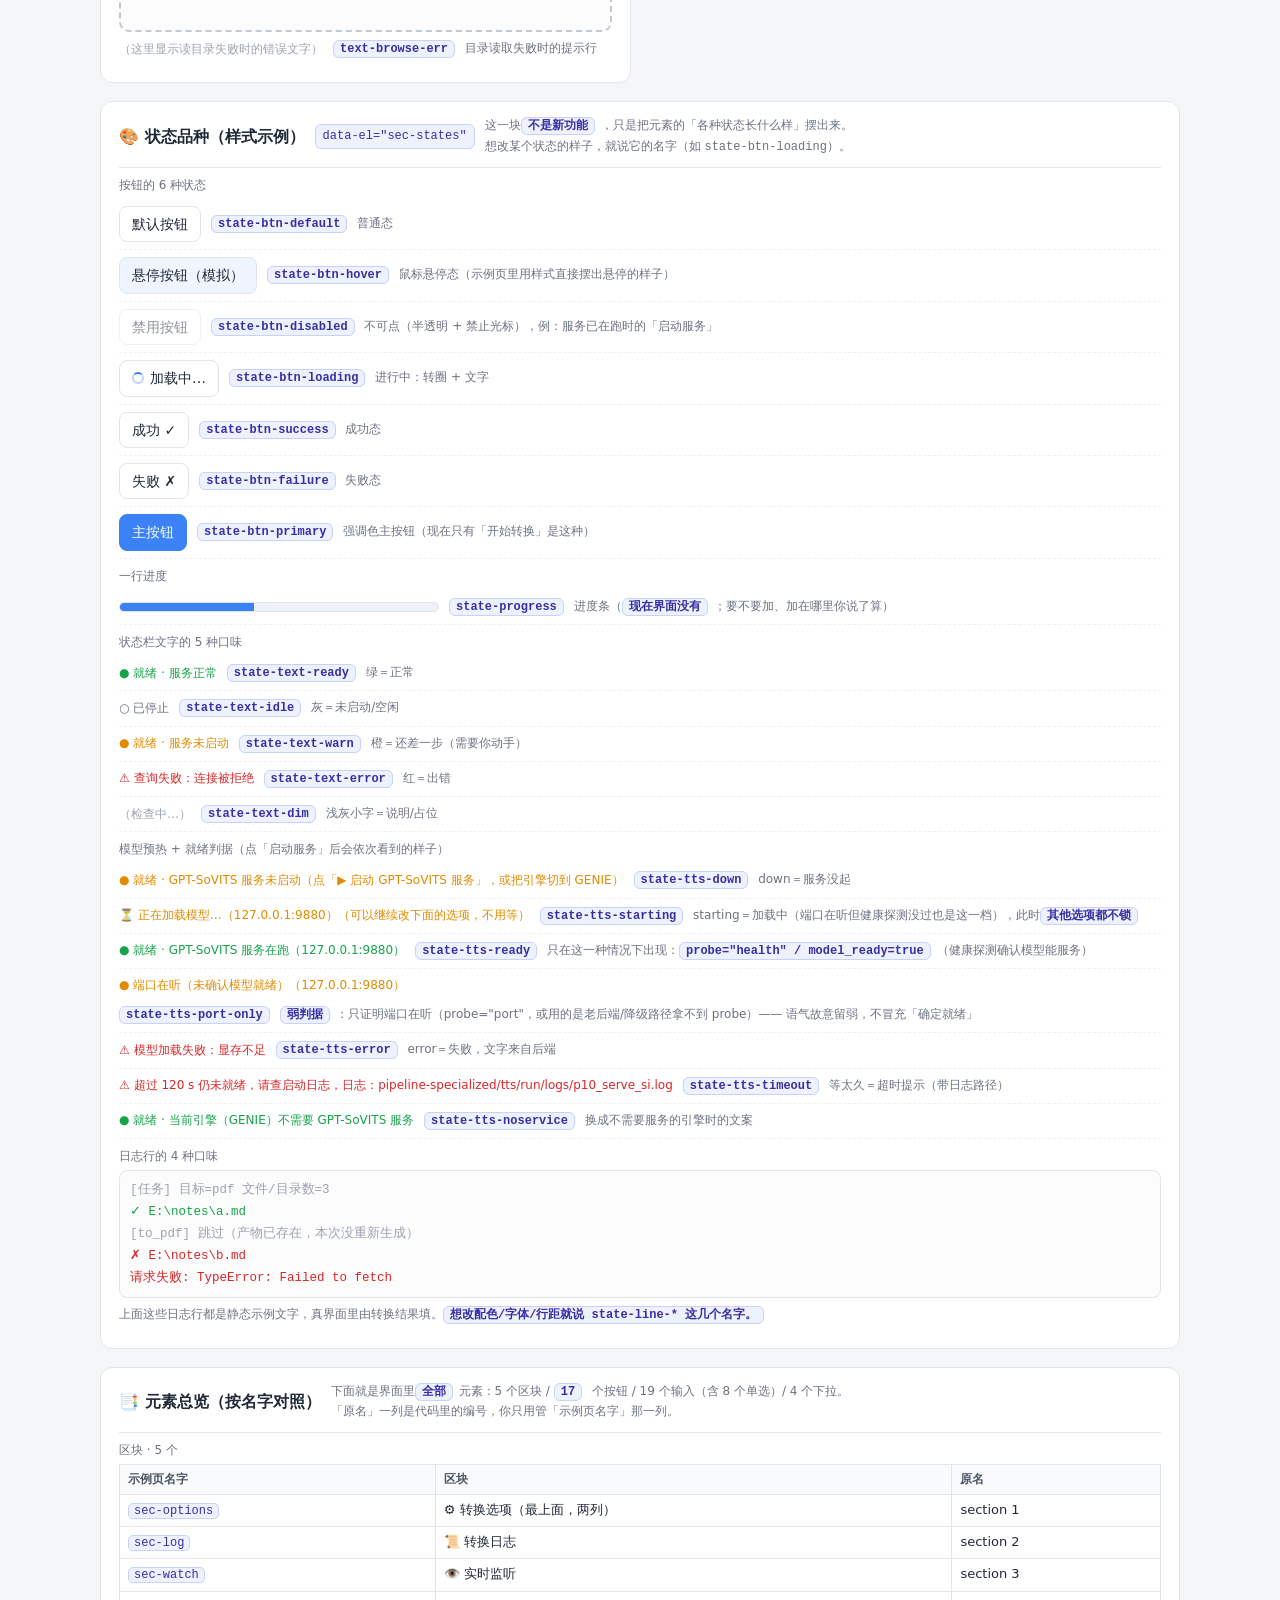
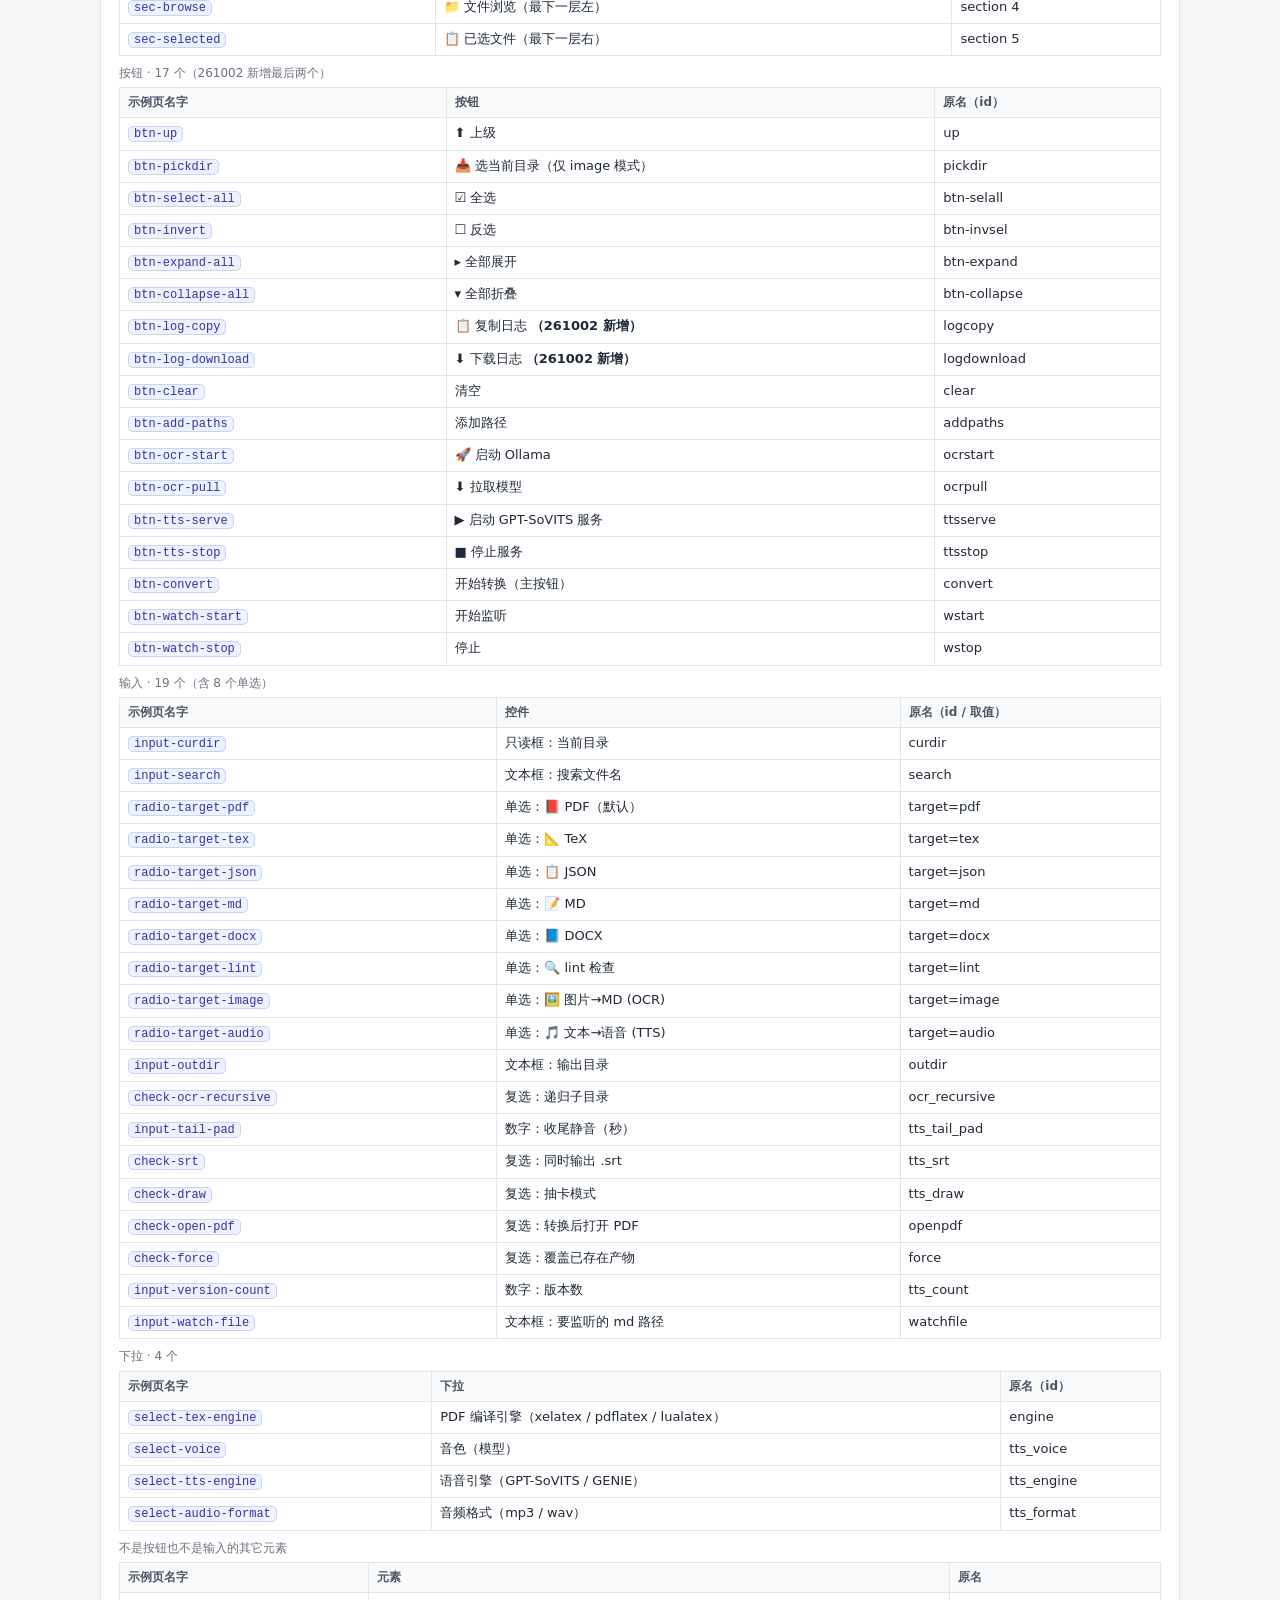
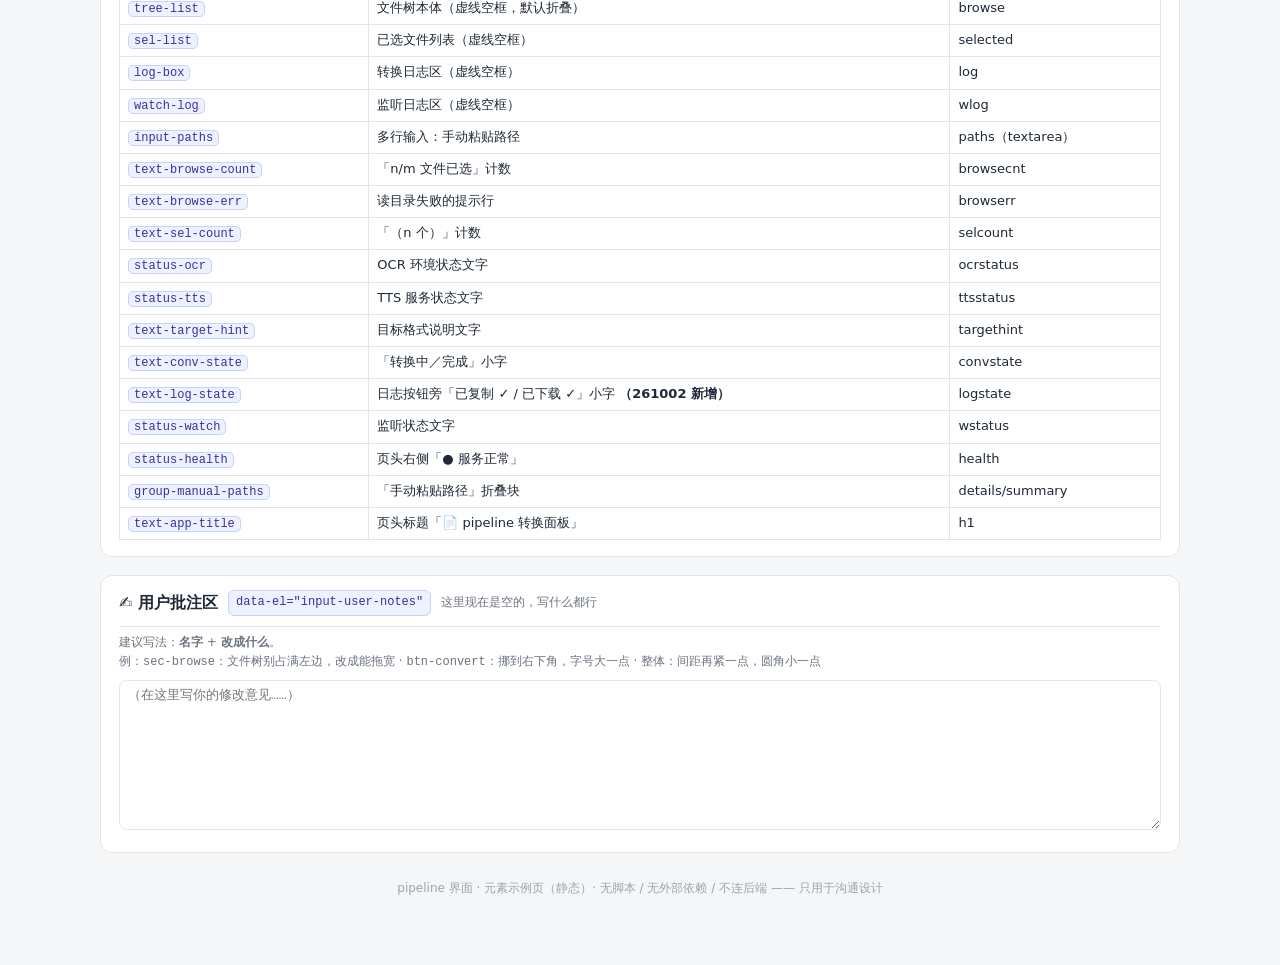
==== commit 6fbeaa8e: "refactor: 删掉废案 output/ 并把 TTS 这条线按功能搬进工作区 pipeline-specialized/tts/ 用户原话:「根据各自功能放在不同的地方，比如权重/模型就新建文件" ====
--- a/docs/mockup.html
+++ b/docs/mockup.html
@@ -417,7 +417,7 @@
       <span class="mk-anno"><b>state-tts-error</b> error＝失败，文字来自后端</span>
     </div>
     <div class="mk-row">
-      <span class="status st-error" data-el="state-tts-timeout" data-demo="1">⚠ 超过 120 s 仍未就绪，请查启动日志，日志：output/tts/p10_serve_si.log</span>
+      <span class="status st-error" data-el="state-tts-timeout" data-demo="1">⚠ 超过 120 s 仍未就绪，请查启动日志，日志：pipeline-specialized/tts/run/logs/p10_serve_si.log</span>
       <span class="mk-anno"><b>state-tts-timeout</b> 等太久＝超时提示（带日志路径）</span>
     </div>
     <div class="mk-row">
